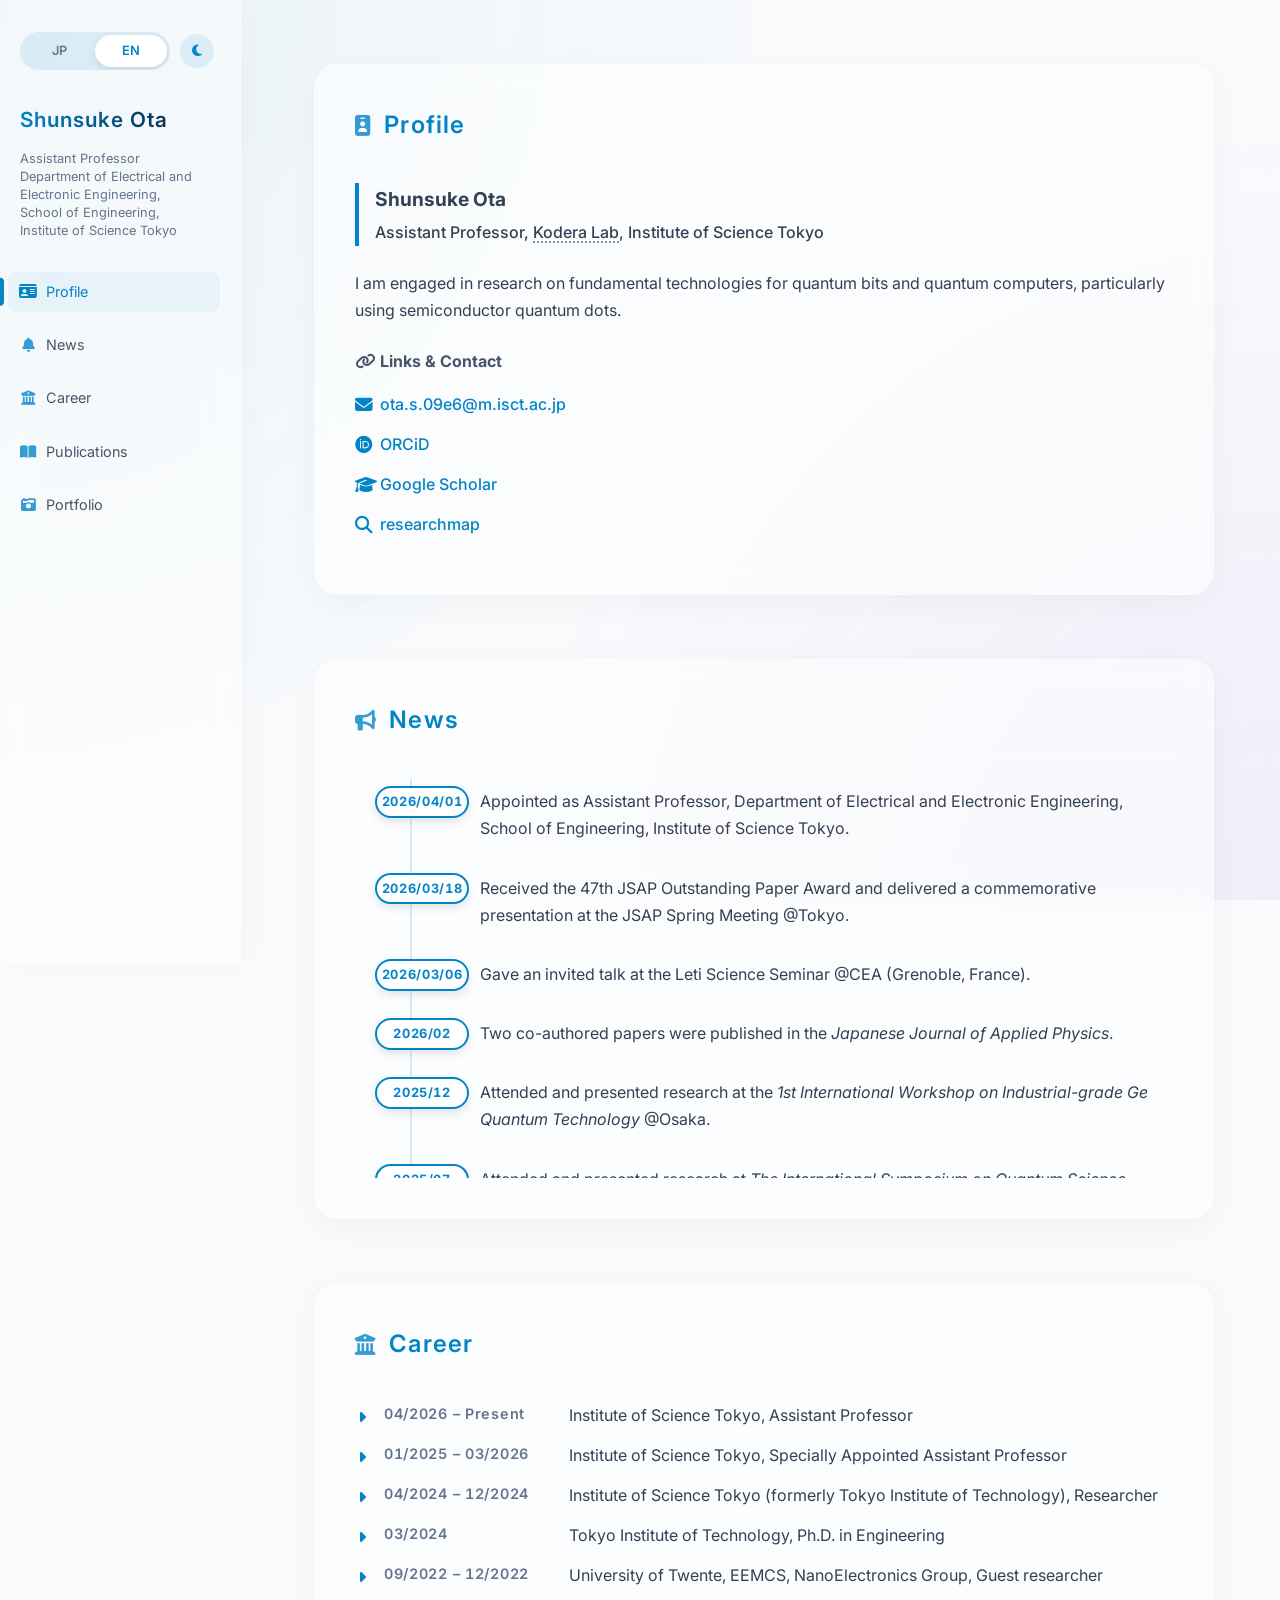
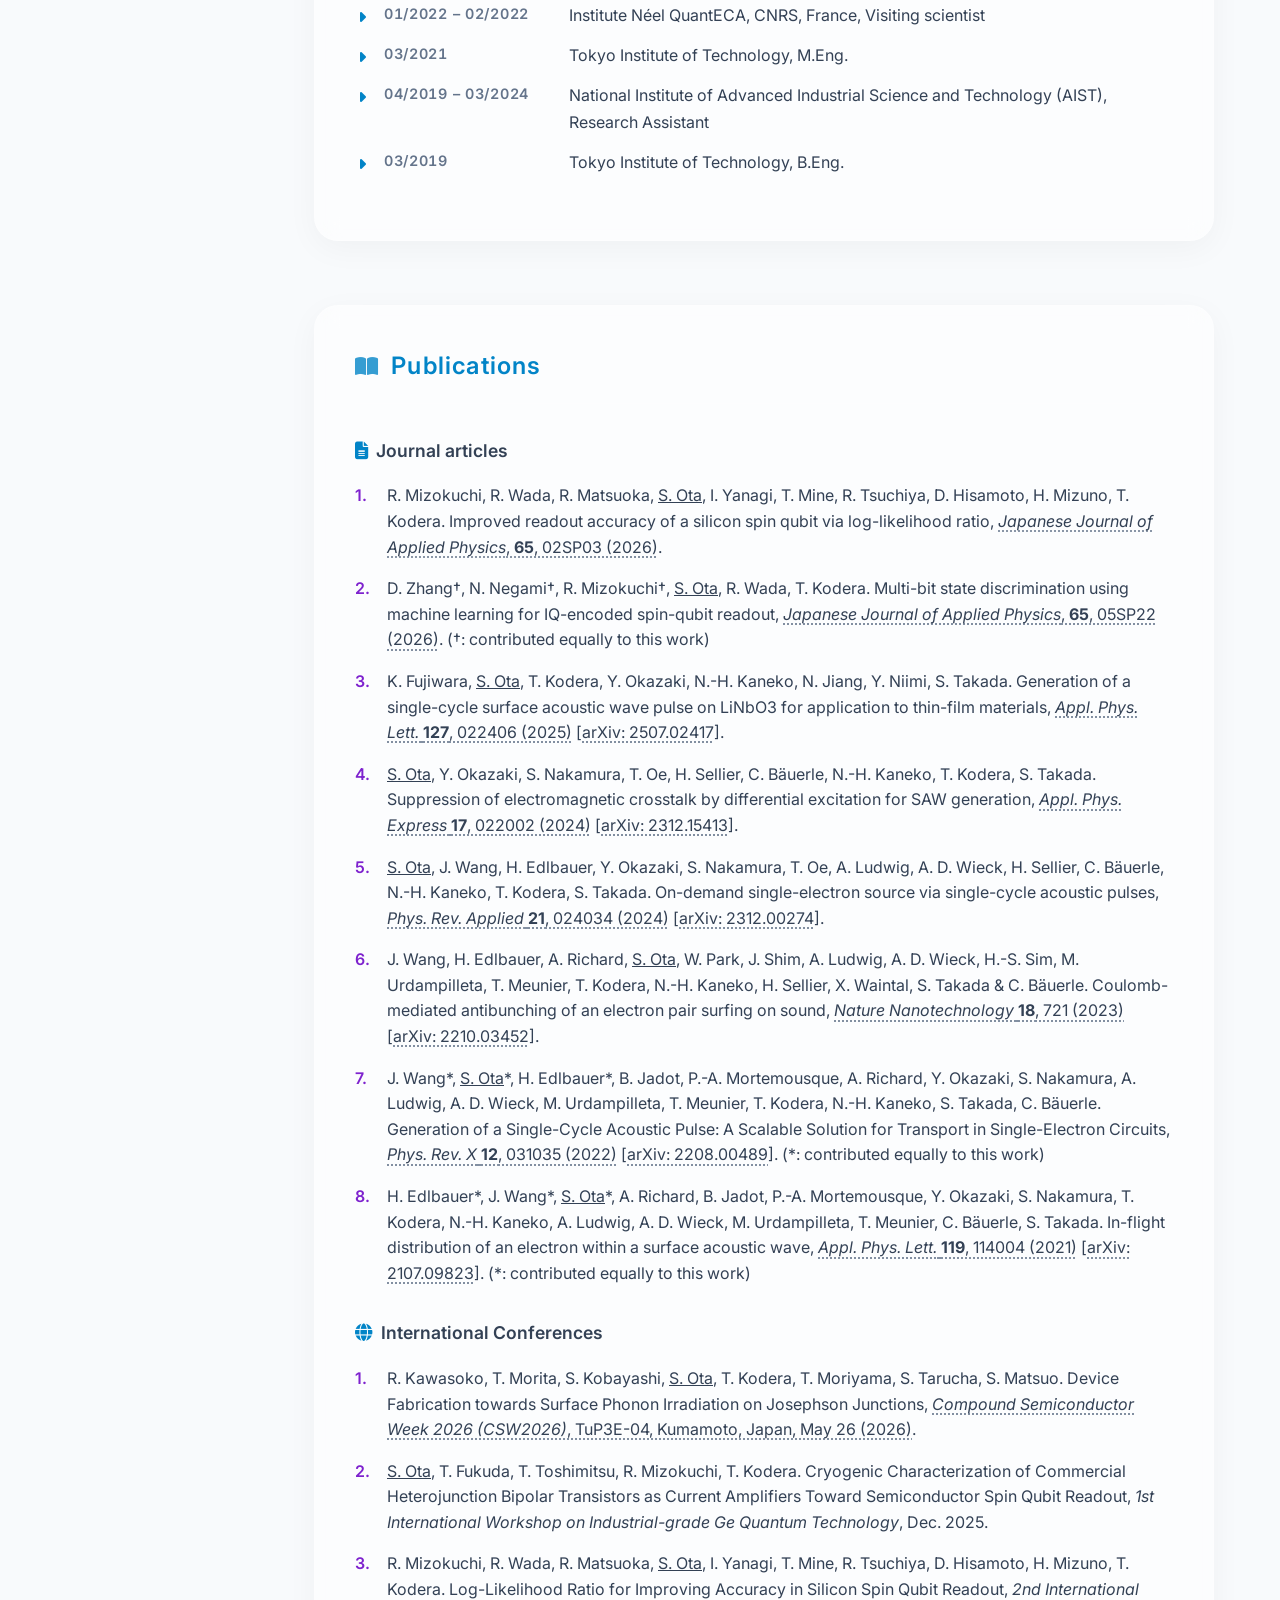
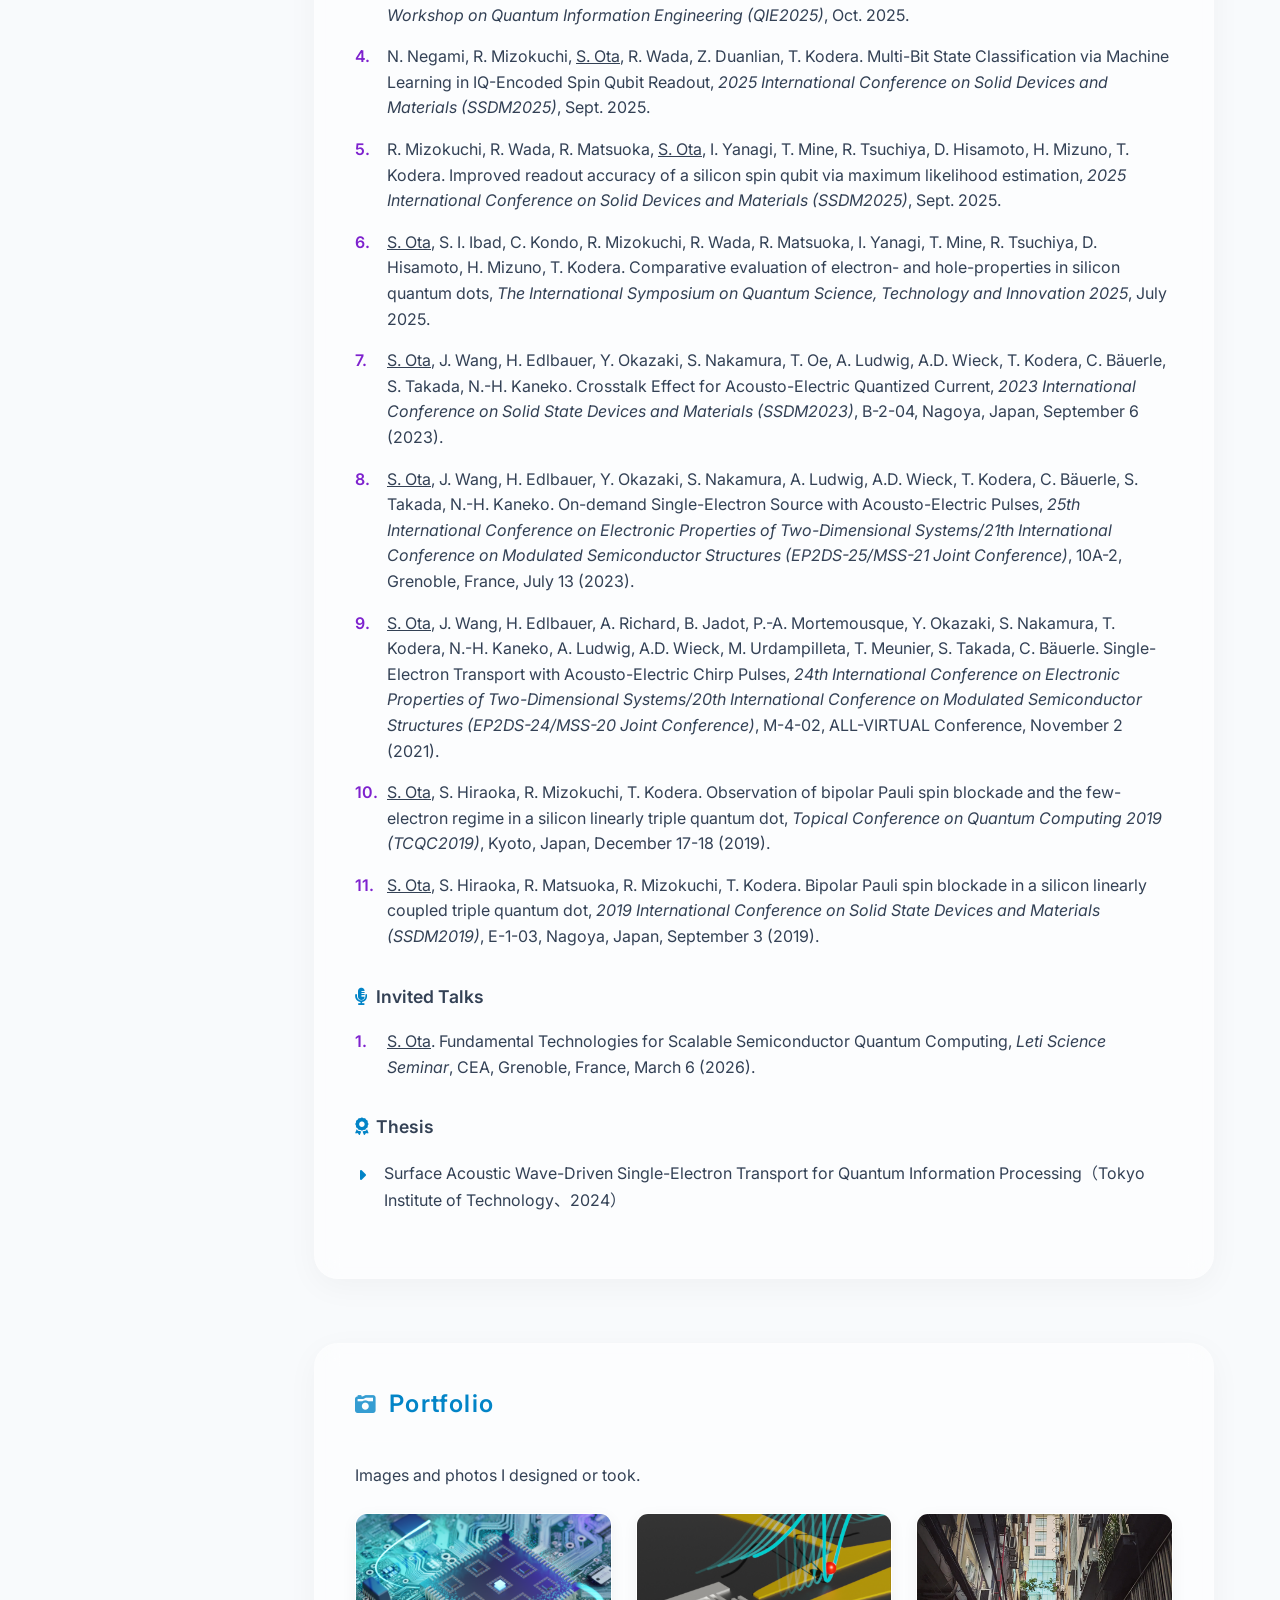
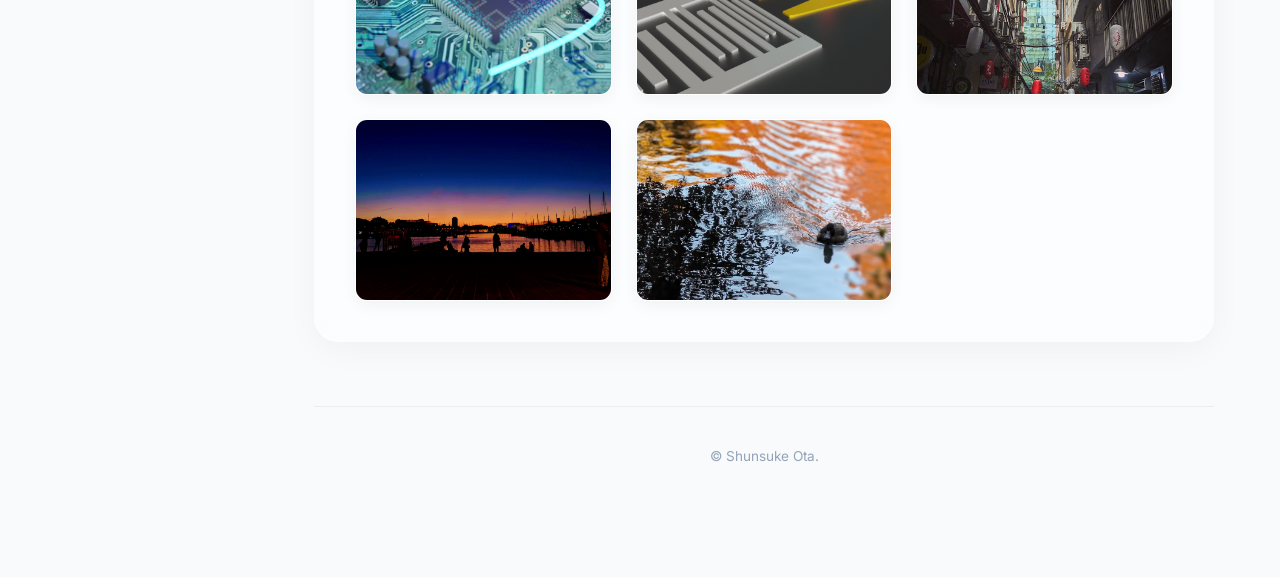
==== index-en.html @ 8a430a38 "feat: add CSW2026 conference presentation to publication list" ====
<!DOCTYPE html>
<html lang="en">

<head>
    <!-- Google tag (gtag.js) -->
    <script async src="https://www.googletagmanager.com/gtag/js?id=G-ME966BPNKD"></script>
    <script>
        window.dataLayer = window.dataLayer || [];
        function gtag() { dataLayer.push(arguments); }
        gtag('js', new Date());

        gtag('config', 'G-ME966BPNKD');
    </script>

    <meta charset="UTF-8">
    <meta name="viewport" content="width=device-width, initial-scale=1.0">
    <title>Shunsuke Ota | Assistant Professor</title>
    <!-- モダンなフォントの導入 -->
    <link rel="preconnect" href="https://fonts.googleapis.com">
    <link rel="preconnect" href="https://fonts.gstatic.com" crossorigin>
    <link
        href="https://fonts.googleapis.com/css2?family=Inter:wght@300;400;500;600;700&family=Noto+Sans+JP:wght@300;400;500;600;700&display=swap"
        rel="stylesheet">
    <link rel="stylesheet" href="https://cdnjs.cloudflare.com/ajax/libs/font-awesome/6.4.0/css/all.min.css">
    <link rel="stylesheet" href="index.css">

    <!-- Google検索結果のサイト名設定（構造化データ） -->
    <script type="application/ld+json">
    {
      "@context": "https://schema.org",
      "@type": "WebSite",
      "name": "Academic website (Shunsuke Ota)",
      "url": "https://shunsuke-ota25.github.io"
    }
    </script>

    <!-- SNSや検索エンジン用のサイト名設定 -->
    <meta property="og:site_name" content="Academic website (Shunsuke Ota)">

</head>

<body>

    <div class="quantum-bg"></div>

    <nav>
        <div class="nav-top-buttons">
            <a href="index.html" class="lang-switch-container lang-en" title="Switch to Japanese">
                <span class="lang-switch-btn">JP</span>
                <span class="lang-switch-btn active">EN</span>
            </a>
            <button id="theme-toggle" title="Toggle Theme">
                <i class="fas fa-moon"></i>
            </button>
        </div>
        <h1>Shunsuke Ota</h1>
        <p>Assistant Professor<br>Department of Electrical and Electronic Engineering,<br>School of
            Engineering,<br>Institute of Science Tokyo</p>
        <ul>
            <li><a href="#profile" class="active"><i class="fas fa-id-card"></i>Profile</a></li>
            <li><a href="#news"><i class="fas fa-bell"></i>News</a></li>
            <li><a href="#career"><i class="fas fa-building-columns"></i>Career</a></li>
            <li><a href="#publications"><i class="fas fa-book-open"></i>Publications</a></li>
            <li><a href="#portfolio"><i class="fas fa-camera-retro"></i>Portfolio</a></li>
        </ul>
    </nav>

    <main>
        <section id="profile">
            <h2><i class="fas fa-id-badge"></i>Profile</h2>
            <div style="margin-bottom: 1.5rem; border-left: 4px solid var(--accent-cyan); padding-left: 1rem;">
                <p style="margin: 0; font-size: 1.2rem; font-weight: 700; color: var(--text-color);">Shunsuke Ota</p>
                <p style="margin: 0.2rem 0 0 0; font-weight: 500;">Assistant Professor, <a
                        href="http://www.quantum.ee.e.titech.ac.jp/" target="_blank" rel="noopener noreferrer"
                        class="stealth-link" title="Kodera Lab">Kodera Lab</a>, Institute of Science
                    Tokyo</p>
            </div>
            <p>I am engaged in research on fundamental technologies for quantum bits and quantum computers, particularly
                using semiconductor quantum dots.</p>
            <div style="margin-top: 1.5rem;">
                <strong style="color: #475569;"><i class="fas fa-link" style="margin-right: 5px;"></i>Links &
                    Contact</strong>
                <ul class="contact-list">
                    <li><i class="fas fa-envelope"></i> <a
                            href="mailto:ota.s.09e6@m.isct.ac.jp">ota.s.09e6@m.isct.ac.jp</a></li>
                    <li><i class="fab fa-orcid"></i> <a href="https://orcid.org/0000-0001-9884-0443"
                            target="_blank">ORCiD</a></li>
                    <li><i class="fas fa-graduation-cap"></i> <a
                            href="https://scholar.google.co.jp/citations?user=gkm5IYAAAAAJ&hl=en" target="_blank">Google
                            Scholar</a></li>
                    <li><i class="fas fa-search"></i> <a href="https://researchmap.jp/shunsuke_ota?lang=en"
                            target="_blank">researchmap</a></li>
                </ul>
            </div>
        </section>

        <section id="news">
            <h2><i class="fas fa-bullhorn"></i>News</h2>
            <div class="news-container">
                <ul class="timeline-list">
                    <li><span class="date">2026/04/01</span> Appointed as Assistant Professor, Department of Electrical
                        and Electronic Engineering, School of Engineering, Institute of Science Tokyo.</li>
                    <li><span class="date">2026/03/18</span> Received the 47th JSAP Outstanding Paper Award and
                        delivered a commemorative presentation at the JSAP Spring Meeting @Tokyo.</li>
                    <li><span class="date">2026/03/06</span> Gave an invited talk at the Leti Science Seminar @CEA
                        (Grenoble, France).
                    </li>
                    <li><span class="date">2026/02</span> Two co-authored papers were published
                        in the <em>Japanese Journal of Applied
                            Physics</em>.</li>
                    <li><span class="date">2025/12</span> Attended and presented research at the <em>1st International
                            Workshop on Industrial-grade Ge Quantum
                            Technology</em> @Osaka.</li>
                    <li><span class="date">2025/07</span> Attended and presented research at <em>The International
                            Symposium on Quantum Science, Technology
                            and Innovation 2025</em> @Osaka.</li>
                    <li><span class="date">2025/03</span> Received the FY2024 Seiichi Tejima Research Award (Doctoral
                        Dissertation Award).</li>
                    <li><span class="date">2025/01</span> Appointed as Specially Appointed Assistant Professor at the
                        Institute of Science Tokyo.</li>
                    <li><span class="date">2025</span> A co-authored paper was published in <em>Appl. Phys. Lett.</em>
                    </li>
                    <li><span class="date">2024/09</span> Received the 56th JSAP Young Scientist Presentation Award and
                        delivered a commemorative presentation at the JSAP Autumn Meeting @Niigata.</li>
                    <li><span class="date">2024/04</span> Appointed as a Researcher at Tokyo Institute of Technology.
                    </li>
                    <li><span class="date">2024/03</span> Received a Ph.D. in Engineering.</li>
                    <li><span class="date">2024/02</span> First-authored papers were published in <em>Phys. Rev.
                            Applied</em> and <em>Appl. Phys.
                            Express</em>.</li>
                </ul>
            </div>
        </section>

        <section id="career">
            <h2><i class="fas fa-building-columns"></i>Career</h2>
            <ul class="indent-list arrow-list">
                <li><span class="date">04/2026 – Present</span> Institute of Science Tokyo, Assistant Professor</li>
                <li><span class="date">01/2025 – 03/2026</span> Institute of Science Tokyo, Specially Appointed
                    Assistant Professor</li>
                <li><span class="date">04/2024 – 12/2024</span> Institute of Science Tokyo (formerly Tokyo Institute of
                    Technology), Researcher</li>
                <li><span class="date">03/2024</span> Tokyo Institute of Technology, Ph.D. in Engineering</li>
                <li><span class="date">09/2022 – 12/2022</span> University of Twente, EEMCS, NanoElectronics Group,
                    Guest researcher</li>
                <li><span class="date">01/2022 – 02/2022</span> Institute Néel QuantECA, CNRS, France, Visiting
                    scientist</li>
                <li><span class="date">03/2021</span> Tokyo Institute of Technology, M.Eng.</li>
                <li><span class="date">04/2019 – 03/2024</span> National Institute of Advanced Industrial Science and
                    Technology (AIST), Research Assistant</li>
                <li><span class="date">03/2019</span> Tokyo Institute of Technology, B.Eng.</li>
            </ul>
        </section>

        <section id="publications">
            <h2><i class="fas fa-book-open"></i>Publications</h2>


            <h3 style="color:var(--text-color); font-size:1.1rem; font-weight:600; margin-top:2rem;"><i
                    class="fas fa-file-lines" style="color:var(--accent-cyan); margin-right:8px;"></i>Journal articles
            </h3>
            <ul class="number-list">
                <li>R. Mizokuchi, R. Wada, R. Matsuoka, <u>S. Ota</u>, I. Yanagi, T. Mine, R. Tsuchiya, D. Hisamoto, H.
                    Mizuno,
                    T. Kodera. Improved readout accuracy of a silicon spin qubit via log-likelihood ratio, <a
                        href="https://doi.org/10.35848/1347-4065/ae2d60" target="_blank" rel="noopener noreferrer"
                        class="stealth-link"><em>Japanese Journal of Applied Physics</em>, <strong>65</strong>, 02SP03
                        (2026)</a>.</li>
                <li>D. Zhang†, N. Negami†, R. Mizokuchi†, <u>S. Ota</u>, R. Wada, T. Kodera. Multi-bit state
                    discrimination
                    using machine learning for IQ-encoded spin-qubit readout, <a
                        href="https://iopscience.iop.org/article/10.35848/1347-4065/ae4520" target="_blank"
                        rel="noopener noreferrer" class="stealth-link"><em>Japanese Journal of Applied Physics</em>,
                        <strong>65</strong>, 05SP22 (2026)</a>. (†: contributed equally to this work)</li>
                <li>K. Fujiwara, <u>S. Ota</u>, T. Kodera, Y. Okazaki, N.-H. Kaneko, N. Jiang, Y. Niimi, S. Takada.
                    Generation
                    of a single-cycle surface acoustic wave pulse on LiNbO3 for application to thin-film materials,
                    <a href="https://doi.org/10.1063/5.0270260" target="_blank" rel="noopener noreferrer"
                        class="stealth-link"><em>Appl. Phys. Lett.</em> <strong>127</strong>, 022406 (2025)</a> [<a
                        href="https://arxiv.org/abs/2507.02417" target="_blank" rel="noopener noreferrer"
                        class="stealth-link">arXiv: 2507.02417</a>].
                </li>
                <li><u>S. Ota</u>, Y. Okazaki, S. Nakamura, T. Oe, H. Sellier, C. Bäuerle, N.-H. Kaneko, T. Kodera, S.
                    Takada.
                    Suppression of electromagnetic crosstalk by differential excitation for SAW generation, <a
                        href="https://iopscience.iop.org/article/10.35848/1882-0786/ad253f" target="_blank"
                        rel="noopener noreferrer" class="stealth-link"><em>Appl. Phys. Express</em> <strong>17</strong>,
                        022002 (2024)</a> [<a href="https://arxiv.org/abs/2312.15413" target="_blank"
                        rel="noopener noreferrer" class="stealth-link">arXiv: 2312.15413</a>].</li>
                <li><u>S. Ota</u>, J. Wang, H. Edlbauer, Y. Okazaki, S. Nakamura, T. Oe, A. Ludwig, A. D. Wieck, H.
                    Sellier, C.
                    Bäuerle, N.-H. Kaneko, T. Kodera, S. Takada. On-demand single-electron source via single-cycle
                    acoustic pulses, <a href="https://doi.org/10.1103/PhysRevApplied.21.024034" target="_blank"
                        rel="noopener noreferrer" class="stealth-link"><em>Phys. Rev. Applied</em> <strong>21</strong>,
                        024034 (2024)</a> [<a href="https://arxiv.org/abs/2312.00274" target="_blank"
                        rel="noopener noreferrer" class="stealth-link">arXiv: 2312.00274</a>].</li>
                <li>J. Wang, H. Edlbauer, A. Richard, <u>S. Ota</u>, W. Park, J. Shim, A. Ludwig, A. D. Wieck, H.-S.
                    Sim, M.
                    Urdampilleta, T. Meunier, T. Kodera, N.-H. Kaneko, H. Sellier, X. Waintal, S. Takada & C. Bäuerle.
                    Coulomb-mediated antibunching of an electron pair surfing on sound, <a
                        href="https://www.nature.com/articles/s41565-023-01368-5" target="_blank"
                        rel="noopener noreferrer" class="stealth-link"><em>Nature Nanotechnology</em>
                        <strong>18</strong>, 721 (2023)</a> [<a href="https://arxiv.org/abs/2210.03452" target="_blank"
                        rel="noopener noreferrer" class="stealth-link">arXiv: 2210.03452</a>].
                </li>
                <li>J. Wang*, <u>S. Ota</u>*, H. Edlbauer*, B. Jadot, P.-A. Mortemousque, A. Richard, Y. Okazaki, S.
                    Nakamura,
                    A. Ludwig, A. D. Wieck, M. Urdampilleta, T. Meunier, T. Kodera, N.-H. Kaneko, S. Takada, C. Bäuerle.
                    Generation of a Single-Cycle Acoustic Pulse: A Scalable Solution for Transport in Single-Electron
                    Circuits, <a href="https://doi.org/10.1103/PhysRevX.12.031035" target="_blank"
                        rel="noopener noreferrer" class="stealth-link"><em>Phys. Rev. X</em> <strong>12</strong>, 031035
                        (2022)</a> [<a href="https://arxiv.org/abs/2208.00489" target="_blank" rel="noopener noreferrer"
                        class="stealth-link">arXiv: 2208.00489</a>]. (*: contributed equally to this
                    work)</li>
                <li>H. Edlbauer*, J. Wang*, <u>S. Ota</u>*, A. Richard, B. Jadot, P.-A. Mortemousque, Y. Okazaki, S.
                    Nakamura,
                    T. Kodera, N.-H. Kaneko, A. Ludwig, A. D. Wieck, M. Urdampilleta, T. Meunier, C. Bäuerle, S. Takada.
                    In-flight distribution of an electron within a surface acoustic wave, <a
                        href="https://pubs.aip.org/aip/apl/article-abstract/119/11/114004/39957/In-flight-distribution-of-an-electron-within-a?redirectedFrom=fulltext"
                        target="_blank" rel="noopener noreferrer" class="stealth-link"><em>Appl. Phys. Lett.</em>
                        <strong>119</strong>, 114004 (2021)</a> [<a href="https://arxiv.org/abs/2107.09823"
                        target="_blank" rel="noopener noreferrer" class="stealth-link">arXiv: 2107.09823</a>]. (*:
                    contributed equally to this work)
                </li>
            </ul>

            <h3 style="color:var(--text-color); font-size:1.1rem; font-weight:600; margin-top:2rem;"><i
                    class="fas fa-globe" style="color:var(--accent-cyan); margin-right:8px;"></i>International
                Conferences</h3>
            <ul class="number-list">
                <li>R. Kawasoko, T. Morita, S. Kobayashi, <u>S. Ota</u>, T. Kodera, T. Moriyama, S. Tarucha, S. Matsuo.
                    Device Fabrication towards Surface Phonon Irradiation on Josephson Junctions, <a
                        href="https://pub.confit.atlas.jp/en/event/csw2026/presentation/TuP3E-04" target="_blank"
                        rel="noopener noreferrer" class="stealth-link"><em>Compound Semiconductor Week 2026
                            (CSW2026)</em>, TuP3E-04, Kumamoto, Japan, May 26 (2026)</a>.</li>
                <li><u>S. Ota</u>, T. Fukuda, T. Toshimitsu, R. Mizokuchi, T. Kodera. Cryogenic Characterization of
                    Commercial
                    Heterojunction Bipolar Transistors as Current Amplifiers Toward Semiconductor Spin Qubit Readout,
                    <em>1st International Workshop on Industrial-grade Ge Quantum Technology</em>, Dec. 2025.
                </li>
                <li>R. Mizokuchi, R. Wada, R. Matsuoka, <u>S. Ota</u>, I. Yanagi, T. Mine, R. Tsuchiya, D. Hisamoto, H.
                    Mizuno,
                    T. Kodera. Log-Likelihood Ratio for Improving Accuracy in Silicon Spin Qubit Readout, <em>2nd
                        International Workshop on Quantum Information Engineering (QIE2025)</em>, Oct. 2025.</li>
                <li>N. Negami, R. Mizokuchi, <u>S. Ota</u>, R. Wada, Z. Duanlian, T. Kodera. Multi-Bit State
                    Classification via
                    Machine Learning in IQ-Encoded Spin Qubit Readout, <em>2025 International Conference on Solid
                        Devices and Materials (SSDM2025)</em>, Sept. 2025.</li>
                <li>R. Mizokuchi, R. Wada, R. Matsuoka, <u>S. Ota</u>, I. Yanagi, T. Mine, R. Tsuchiya, D. Hisamoto, H.
                    Mizuno,
                    T. Kodera. Improved readout accuracy of a silicon spin qubit via maximum likelihood estimation,
                    <em>2025 International Conference on Solid Devices and Materials (SSDM2025)</em>, Sept. 2025.
                </li>
                <li><u>S. Ota</u>, S. I. Ibad, C. Kondo, R. Mizokuchi, R. Wada, R. Matsuoka, I. Yanagi, T. Mine, R.
                    Tsuchiya,
                    D. Hisamoto, H. Mizuno, T. Kodera. Comparative evaluation of electron- and hole-properties in
                    silicon quantum dots, <em>The International Symposium on Quantum Science, Technology and Innovation
                        2025</em>, July 2025.</li>
                <li><u>S. Ota</u>, J. Wang, H. Edlbauer, Y. Okazaki, S. Nakamura, T. Oe, A. Ludwig, A.D. Wieck, T.
                    Kodera, C.
                    Bäuerle, S. Takada, N.-H. Kaneko. Crosstalk Effect for Acousto-Electric Quantized Current, <em>2023
                        International Conference on Solid State Devices and Materials (SSDM2023)</em>, B-2-04, Nagoya,
                    Japan, September 6 (2023).</li>
                <li><u>S. Ota</u>, J. Wang, H. Edlbauer, Y. Okazaki, S. Nakamura, A. Ludwig, A.D. Wieck, T. Kodera, C.
                    Bäuerle,
                    S. Takada, N.-H. Kaneko. On-demand Single-Electron Source with Acousto-Electric Pulses, <em>25th
                        International Conference on Electronic Properties of Two-Dimensional Systems/21th International
                        Conference on Modulated Semiconductor Structures (EP2DS-25/MSS-21 Joint Conference)</em>, 10A-2,
                    Grenoble, France, July 13 (2023).</li>
                <li><u>S. Ota</u>, J. Wang, H. Edlbauer, A. Richard, B. Jadot, P.-A. Mortemousque, Y. Okazaki, S.
                    Nakamura, T.
                    Kodera, N.-H. Kaneko, A. Ludwig, A.D. Wieck, M. Urdampilleta, T. Meunier, S. Takada, C. Bäuerle.
                    Single-Electron Transport with Acousto-Electric Chirp Pulses, <em>24th International Conference on
                        Electronic Properties of Two-Dimensional Systems/20th International Conference on Modulated
                        Semiconductor Structures (EP2DS-24/MSS-20 Joint Conference)</em>, M-4-02, ALL-VIRTUAL
                    Conference, November 2 (2021).</li>
                <li><u>S. Ota</u>, S. Hiraoka, R. Mizokuchi, T. Kodera. Observation of bipolar Pauli spin blockade and
                    the
                    few-electron regime in a silicon linearly triple quantum dot, <em>Topical Conference on Quantum
                        Computing 2019 (TCQC2019)</em>, Kyoto, Japan, December 17-18 (2019).</li>
                <li><u>S. Ota</u>, S. Hiraoka, R. Matsuoka, R. Mizokuchi, T. Kodera. Bipolar Pauli spin blockade in a
                    silicon
                    linearly coupled triple quantum dot, <em>2019 International Conference on Solid State Devices and
                        Materials (SSDM2019)</em>, E-1-03, Nagoya, Japan, September 3 (2019).</li>
            </ul>



            <h3 style="color:var(--text-color); font-size:1.1rem; font-weight:600; margin-top:2rem;"><i
                    class="fas fa-microphone-lines" style="color:var(--accent-cyan); margin-right:8px;"></i>Invited
                Talks</h3>
            <ul class="number-list">
                <li><u>S. Ota</u>. Fundamental Technologies for Scalable Semiconductor Quantum Computing, <em>Leti
                        Science Seminar</em>, CEA, Grenoble, France, March 6 (2026).</li>
            </ul>

            <h3 style="color:var(--text-color); font-size:1.1rem; font-weight:600; margin-top:2rem;"><i
                    class="fas fa-award" style="color:var(--accent-cyan); margin-right:8px;"></i>Thesis</h3>
            <ul class="indent-list arrow-list">
                <li>Surface Acoustic Wave-Driven Single-Electron Transport for Quantum Information
                    Processing（Tokyo Institute of Technology、2024）</li>
            </ul>

        </section>

        <section id="portfolio">
            <h2><i class="fas fa-camera-retro"></i>Portfolio</h2>
            <p>Images and photos I designed or took.</p>
            <div class="portfolio-grid">
                <div class="portfolio-item">
                    <img src="images/chip.png" alt="デバイスチップ画像"
                        style="width: 100%; height: 180px; object-fit: cover; display: block;">
                    <div class="portfolio-caption">Semiconductor chip conceptual diagram</div>
                </div>
                <div class="portfolio-item">
                    <img src="images/saw.png" alt="表面弾性波デバイス"
                        style="width: 100%; height: 180px; object-fit: cover; display: block;">
                    <div class="portfolio-caption">Surface acoustic wave device conceptual diagram</div>
                </div>
                <div class="portfolio-item">
                    <img src="images/Thái Văn Lung Quận 1.png" alt="ホーチミン"
                        style="width: 100%; height: 180px; object-fit: cover; display: block;">
                    <div class="portfolio-caption">Thái Văn Lung Quận 1</div>
                </div>
                <div class="portfolio-item">
                    <img src="images/マルセイユ.jpg" alt="マルセイユ"
                        style="width: 100%; height: 180px; object-fit: cover; display: block;">
                    <div class="portfolio-caption">Marseille</div>
                </div>
                <div class="portfolio-item">
                    <img src="images/井の頭公園 Tokyo.jpg" alt="Inokashira Park"
                        style="width: 100%; height: 180px; object-fit: cover; display: block;">
                    <div class="portfolio-caption">Inokashira Park</div>
                </div>
            </div>
        </section>

        <div
            style="text-align: center; margin-top: 3rem; padding-top: 1.5rem; border-top: 1px solid rgba(15, 23, 42, 0.05);">
            <p style="color: #94a3b8; font-size: 0.85rem;">&copy; Shunsuke Ota.</p>
        </div>
    </main>

    <!-- Back to top button -->
    <a href="#" id="back-to-top" title="Back to top">
        <i class="fas fa-arrow-up"></i>
    </a>

    <!-- Lightbox -->
    <div id="lightbox" class="lightbox">
        <img src="" alt="Enlarged Image">
        <div class="lightbox-caption"></div>
    </div>

    <script>
        // スクロール検知でトップに戻るボタンを表示・非表示
        window.addEventListener('scroll', function () {
            var backToTop = document.getElementById('back-to-top');
            if (window.scrollY > 300) {
                backToTop.classList.add('show');
            } else {
                backToTop.classList.remove('show');
            }
        });

        // スムーズスクロール
        document.getElementById('back-to-top').addEventListener('click', function (e) {
            e.preventDefault();
            window.scrollTo({
                top: 0,
                behavior: 'smooth'
            });
        });

        // スクロールスパイ（アクティブメニューのハイライト）
        document.addEventListener('DOMContentLoaded', function () {
            const sections = document.querySelectorAll('main section');
            const navLinks = document.querySelectorAll('nav ul li a');

            // 画面中央付近を監視の基準とする設定
            const observerOptions = {
                root: null,
                rootMargin: '-30% 0px -50% 0px',
                threshold: 0
            };

            const observer = new IntersectionObserver(function (entries) {
                entries.forEach(entry => {
                    if (entry.isIntersecting) {
                        const activeId = entry.target.getAttribute('id');

                        // まずすべてのリンクから active を外す
                        navLinks.forEach(link => link.classList.remove('active'));

                        // 今見えているセクションのリンクに active を付ける
                        const activeLink = document.querySelector(`nav ul li a[href="#${activeId}"]`);
                        if (activeLink) {
                            activeLink.classList.add('active');
                        }
                    }
                });
            }, observerOptions);

            sections.forEach(section => {
                observer.observe(section);
            });

            // --- ポートフォリオのライトボックス（画像拡大）機能 ---
            const lightbox = document.getElementById('lightbox');
            const lightboxImg = lightbox.querySelector('img');
            const lightboxCaption = lightbox.querySelector('.lightbox-caption');
            const portfolioImages = document.querySelectorAll('.portfolio-item img');

            portfolioImages.forEach(img => {
                img.addEventListener('click', function (e) {
                    e.stopPropagation(); // 他のクリックイベントを防ぐ
                    lightboxImg.src = this.src;

                    // クリックした画像の兄弟要素（.portfolio-caption）からテキストを取得
                    const captionEl = this.nextElementSibling;
                    if (captionEl && captionEl.classList.contains('portfolio-caption')) {
                        lightboxCaption.textContent = captionEl.textContent;
                    } else {
                        lightboxCaption.textContent = '';
                    }

                    lightbox.classList.add('show');
                });
            });

            // どこかをクリックしたら閉じる（オーバーレイなど）
            document.addEventListener('click', function (e) {
                if (lightbox.classList.contains('show')) {
                    lightbox.classList.remove('show');
                }
            });

            // ライトボックス内の画像からカーソルが離れても閉じる
            lightboxImg.addEventListener('mouseleave', function () {
                if (lightbox.classList.contains('show')) {
                    lightbox.classList.remove('show');
                }
            });
        });
    </script>
    <script src="index.js"></script>
</body>

</html>
---- index.css ----
/* デザイン色彩設計: ライト/ダーク共通 */
:root {
    /* Base Colors (Light Theme) */
    --bg-color: #f8fafc;
    --text-primary: #0f172a;
    --text-secondary: #334155;
    --text-muted: #64748b;
    --accent-cyan: #0284c7;
    --accent-purple: #7e22ce;
    
    /* UI Elements */
    --glass-bg: rgba(255, 255, 255, 0.5);
    --glass-border: rgba(255, 255, 255, 0.3);
    --card-shadow: 0 8px 32px rgba(0, 0, 0, 0.04);
    --nav-bg: rgba(255, 255, 255, 0.4);
    --nav-item-color: #475569;
    --nav-item-hover-bg: rgba(2, 132, 199, 0.06);
    --timeline-line: rgba(2, 132, 199, 0.15);
    --timeline-bg: #ffffff;
}

/* Dark Theme Overrides */
[data-theme='dark'] {
    --bg-color: #0b0f1a;
    --text-primary: #f1f5f9;
    --text-secondary: #e2e8f0;
    --text-muted: #94a3b8;
    --accent-cyan: #38bdf8;
    --accent-purple: #c084fc;
    
    --glass-bg: rgba(15, 23, 42, 0.5);
    --glass-border: rgba(255, 255, 255, 0.08);
    --card-shadow: 0 8px 32px rgba(0, 0, 0, 0.25);
    --nav-bg: rgba(15, 23, 42, 0.6);
    --nav-item-color: #cbd5e1;
    --nav-item-hover-bg: rgba(56, 189, 248, 0.1);
    --timeline-line: rgba(56, 189, 248, 0.2);
    --timeline-bg: #1e293b;
}

body {
    font-family: 'Inter', 'Noto Sans JP', sans-serif;
    line-height: 1.7;
    color: var(--text-secondary);
    margin: 0;
    display: flex;
    background-color: var(--bg-color);
    position: relative;
    overflow-x: hidden;
    scroll-behavior: smooth;
    transition: background-color 0.4s ease, color 0.4s ease;
}

/* 背景: 静的なグラデーション */
.quantum-bg {
    position: fixed;
    top: 0;
    left: 0;
    width: 100vw;
    height: 100vh;
    z-index: -1;
    overflow: hidden;
    background-color: var(--bg-color);
    background: radial-gradient(circle at 0% 0%, rgba(2, 132, 199, 0.06) 0%, transparent 50%),
                radial-gradient(circle at 100% 100%, rgba(126, 34, 206, 0.06) 0%, transparent 50%);
}

/* サイドバー: グラスモフィズム */
nav {
    width: 200px;
    height: 100vh;
    position: fixed;
    background: var(--nav-bg);
    backdrop-filter: blur(16px);
    -webkit-backdrop-filter: blur(16px);
    border-right: 1px solid var(--glass-border);
    padding: 2rem 1.25rem;
    overflow-y: auto;
    box-shadow: 10px 0 30px rgba(0, 0, 0, 0.02);
    z-index: 10;
    transition: background-color 0.4s ease, border-color 0.4s ease;
}

nav h1 {
    font-size: 1.3rem;
    margin-bottom: 0.5rem;
    font-weight: 600;
    letter-spacing: 0.05em;
    background: linear-gradient(90deg, var(--accent-cyan), var(--text-primary));
    -webkit-background-clip: text;
    -webkit-text-fill-color: transparent;
}

nav p {
    font-size: 0.8rem;
    color: var(--text-muted);
    margin-bottom: 2rem;
    font-weight: 400;
    line-height: 1.4;
}

nav ul {
    list-style: none;
    padding: 0;
    margin-bottom: 3rem;
}

nav ul li {
    margin-bottom: 0.8rem;
    position: relative;
}

nav ul li a {
    text-decoration: none;
    color: var(--nav-item-color);
    font-size: 0.9rem;
    transition: all 0.3s ease;
    display: flex;
    align-items: center;
    border-radius: 8px;
    padding: 8px 12px;
    margin-left: -12px;
}

nav ul li a i {
    margin-right: 10px;
    width: 16px;
    text-align: center;
    color: var(--accent-cyan);
    opacity: 0.8;
    transition: all 0.3s ease;
}

nav ul li a:hover,
nav ul li a.active {
    color: var(--accent-cyan);
    background: var(--nav-item-hover-bg);
}

nav ul li a:hover i,
nav ul li a.active i {
    opacity: 1;
    transform: scale(1.1);
}

nav ul li a::before {
    content: "";
    position: absolute;
    left: -20px;
    top: 50%;
    transform: translateY(-50%);
    width: 4px;
    height: 0;
    background-color: var(--accent-cyan);
    transition: height 0.3s ease;
    border-radius: 0 4px 4px 0;
}

nav ul li a.active::before {
    height: 70%;
}

/* ナビ上部のボタン配置用 */
.nav-top-buttons {
    display: flex;
    align-items: center;
    justify-content: flex-start;
    margin-bottom: 2rem;
    gap: 10px;
}

/* 言語スイッチ容器 */
.lang-switch-container {
    display: inline-flex;
    background: rgba(2, 132, 199, 0.1);
    border-radius: 20px;
    padding: 3px;
    position: relative;
    align-items: center;
    cursor: pointer;
    text-decoration: none !important;
    overflow: hidden;
    height: 32px;
}

/* スライドする「にゅるっと」した背景（ピル） */
.lang-switch-container::before {
    content: '';
    position: absolute;
    top: 3px;
    left: 3px;
    width: calc(50% - 3px);
    height: calc(100% - 6px);
    background: var(--timeline-bg);
    border-radius: 16px;
    box-shadow: 0 2px 8px rgba(0, 0, 0, 0.1);
    transition: transform 0.5s cubic-bezier(0.68, -0.6, 0.32, 1.6);
    z-index: 0;
}

/* ページごとのピル位置設定 */
.lang-jp::before { transform: translateX(0); }
.lang-en::before { transform: translateX(100%); }

/* ホバー時の「にゅるっと」した予兆アニメーション */
.lang-switch-container:hover::before {
    transform: scaleX(1.1);
}

.lang-jp:hover::before { transform: translateX(5%) scaleX(1.1); }
.lang-en:hover::before { transform: translateX(95%) scaleX(1.1); }

.lang-switch-btn {
    position: relative;
    z-index: 1;
    padding: 0 12px;
    font-size: 0.8rem;
    font-weight: 600;
    line-height: 26px;
    text-decoration: none !important;
    color: var(--text-muted) !important;
    border-radius: 16px;
    transition: color 0.4s ease;
    width: 48px;
    text-align: center;
}

.lang-switch-btn.active {
    color: var(--accent-cyan) !important;
    background: transparent !important; /* 背景は::beforeで表現 */
    box-shadow: none !important;
}

/* テーマ切り替えボタン */
#theme-toggle {
    background: rgba(2, 132, 199, 0.1);
    border: none;
    color: var(--accent-cyan);
    width: 34px;
    height: 34px;
    border-radius: 50%;
    cursor: pointer;
    display: flex;
    justify-content: center;
    align-items: center;
    transition: all 0.3s ease;
    flex-shrink: 0;
}

#theme-toggle:hover {
    background: var(--accent-cyan);
    color: #fff;
    transform: rotate(20deg);
}

/* メインコンテンツ */
main {
    margin-left: 250px;
    padding: 4rem 5% 6rem 5%;
    max-width: 900px;
    position: relative;
    z-index: 1;
}

/* セクション: グラスモフィズム */
section {
    margin-bottom: 4rem;
    scroll-margin-top: 5rem;
    background: var(--glass-bg);
    backdrop-filter: blur(12px);
    -webkit-backdrop-filter: blur(12px);
    border: 1px solid var(--glass-border);
    padding: 2.5rem;
    border-radius: 24px;
    box-shadow: var(--card-shadow);
    transition: transform 0.4s cubic-bezier(0.175, 0.885, 0.32, 1.275), box-shadow 0.4s, background-color 0.4s, border-color 0.4s;
}

section:hover {
    transform: translateY(-5px);
    border-color: rgba(2, 132, 199, 0.3);
    box-shadow: 0 20px 40px rgba(0, 0, 0, 0.1);
}

h2 {
    border-bottom: 1px solid var(--glass-border);
    padding-bottom: 1rem;
    font-weight: 600;
    font-size: 1.5rem;
    color: var(--accent-cyan);
    letter-spacing: 0.05em;
    margin-top: 0;
    display: flex;
    align-items: center;
}

h2 i {
    margin-right: 12px;
    font-size: 1.3rem;
    opacity: 0.8;
}

.date {
    font-feature-settings: "tnum";
    color: var(--text-muted);
    flex-shrink: 0;
    width: 170px;
    margin-right: 15px;
    display: inline-block;
    font-size: 0.9rem;
    letter-spacing: 0.05em;
    font-weight: 600;
}

/* リストスタイル */
.indent-list {
    list-style: none;
    padding-left: 0;
    margin-bottom: 1.5rem;
}

.indent-list li {
    position: relative;
    padding-left: 1.8rem;
    margin-bottom: 0.8rem;
    color: var(--text-secondary);
    display: flex;
    align-items: flex-start;
}

.indent-list.arrow-list li::before {
    content: "\f0da";
    font-family: "Font Awesome 6 Free";
    font-weight: 900;
    position: absolute;
    left: 0.2rem;
    top: 2px;
    color: var(--accent-cyan);
}

.number-list {
    list-style-type: none;
    counter-reset: my-counter;
    padding-left: 0;
}

.number-list li {
    position: relative;
    padding-left: 2rem;
    margin-bottom: 1rem;
    color: var(--text-secondary);
    line-height: 1.6;
}

.number-list li::before {
    content: counter(my-counter) ".";
    counter-increment: my-counter;
    position: absolute;
    left: 0;
    top: 0;
    font-weight: 600;
    color: var(--accent-purple);
}

p {
    color: var(--text-secondary);
    font-weight: 400;
}

/* リンク装飾 */
main a:not(.portfolio-item a, .stealth-link) {
    color: var(--accent-cyan);
    text-decoration: none;
    position: relative;
    transition: color 0.3s;
    font-weight: 500;
}

main a:not(.portfolio-item a, .stealth-link)::after {
    content: '';
    position: absolute;
    width: 100%;
    transform: scaleX(0);
    height: 2px;
    bottom: -2px;
    left: 0;
    background-color: var(--accent-cyan);
    transform-origin: bottom right;
    transition: transform 0.3s ease-out;
    border-radius: 2px;
}

main a:not(.portfolio-item a, .stealth-link):hover::after {
    transform: scaleX(1);
    transform-origin: bottom left;
}

main a:not(.portfolio-item a, .stealth-link):hover {
    color: var(--accent-purple);
}

.stealth-link {
    color: inherit;
    text-decoration: underline dotted;
    text-decoration-color: var(--text-muted);
    text-underline-offset: 4px;
    transition: all 0.3s ease;
}

.stealth-link:hover {
    color: var(--accent-cyan);
    text-decoration-color: var(--accent-cyan);
}

/* 連絡先 */
.contact-list {
    list-style: none;
    padding: 0;
    margin-top: 1rem;
}

.contact-list li {
    margin-bottom: 0.8rem;
    display: flex;
    align-items: center;
}

.contact-list i {
    width: 25px;
    color: var(--accent-cyan);
    font-size: 1.1rem;
}

/* トップに戻るボタン */
#back-to-top {
    position: fixed;
    bottom: 30px;
    right: 30px;
    width: 50px;
    height: 50px;
    background: var(--nav-bg);
    backdrop-filter: blur(12px);
    -webkit-backdrop-filter: blur(12px);
    border: 1px solid var(--glass-border);
    border-radius: 50%;
    display: flex;
    justify-content: center;
    align-items: center;
    color: var(--accent-cyan);
    font-size: 1.2rem;
    text-decoration: none;
    box-shadow: 0 8px 32px rgba(0, 0, 0, 0.1);
    opacity: 0;
    visibility: hidden;
    transition: all 0.3s ease;
    z-index: 100;
}

#back-to-top.show {
    opacity: 1;
    visibility: visible;
}

#back-to-top:hover {
    transform: translateY(-5px);
    background: var(--accent-cyan);
    color: #fff;
    box-shadow: 0 8px 32px rgba(2, 132, 199, 0.3);
}

/* ポートフォリオ */
.portfolio-grid {
    display: grid;
    grid-template-columns: repeat(auto-fill, minmax(250px, 1fr));
    gap: 1.5rem;
    margin-top: 1.5rem;
}

.portfolio-item {
    position: relative;
    border-radius: 12px;
    overflow: hidden;
    border: 1px solid var(--glass-border);
    background: var(--glass-bg);
    backdrop-filter: blur(4px);
    box-shadow: 0 4px 15px rgba(0, 0, 0, 0.05);
    transition: all 0.3s ease;
}

.portfolio-item:hover {
    transform: scale(1.03);
    box-shadow: 0 12px 30px rgba(0, 0, 0, 0.15);
    border-color: var(--accent-cyan);
}

.portfolio-item img {
    width: 100%;
    display: block;
    cursor: pointer;
}

.portfolio-caption {
    display: none;
}

.lightbox {
    position: fixed;
    top: 0;
    left: 0;
    width: 100vw;
    height: 100vh;
    background: rgba(0, 0, 0, 0.9);
    backdrop-filter: blur(10px);
    -webkit-backdrop-filter: blur(10px);
    z-index: 1000;
    display: flex;
    justify-content: center;
    align-items: center;
    opacity: 0;
    visibility: hidden;
    transition: all 0.3s ease;
}

.lightbox.show {
    opacity: 1;
    visibility: visible;
}

.lightbox img {
    max-width: 90vw;
    max-height: 85vh;
    object-fit: contain;
    border-radius: 8px;
    box-shadow: 0 20px 60px rgba(0, 0, 0, 0.5);
    transform: scale(0.9);
    transition: transform 0.4s cubic-bezier(0.175, 0.885, 0.32, 1.275);
}

.lightbox.show img {
    transform: scale(1);
}

.lightbox-caption {
    position: absolute;
    bottom: 30px;
    background: rgba(255, 255, 255, 0.1);
    backdrop-filter: blur(12px);
    padding: 8px 20px;
    border-radius: 30px;
    color: #fff;
    font-size: 0.9rem;
    border: 1px solid rgba(255, 255, 255, 0.2);
}

/* ニュース・タイムライン */
.news-container {
    max-height: 400px;
    overflow-y: auto;
    padding-right: 15px;
    margin-top: 1rem;
}

.news-container::-webkit-scrollbar {
    width: 6px;
}

.news-container::-webkit-scrollbar-track {
    background: rgba(0, 0, 0, 0.05);
    border-radius: 4px;
}

.news-container::-webkit-scrollbar-thumb {
    background: var(--accent-cyan);
    opacity: 0.3;
    border-radius: 4px;
}

.timeline-list {
    list-style: none;
    padding: 10px 0 10px 10px;
    margin: 0;
    position: relative;
}

.timeline-list::before {
    content: '';
    position: absolute;
    top: 0;
    bottom: 0;
    left: 55px;
    width: 2px;
    background-color: var(--timeline-line);
}

.timeline-list li {
    position: relative;
    padding-left: 115px;
    margin-bottom: 2rem;
    color: var(--text-secondary);
    transition: transform 0.3s;
}

.timeline-list li:hover {
    transform: translateX(5px);
}

.timeline-list .date {
    position: absolute;
    left: 10px;
    top: -2px;
    width: 90px;
    background: var(--timeline-bg);
    border: 2px solid var(--accent-cyan);
    border-radius: 20px;
    color: var(--accent-cyan);
    font-size: 0.8rem;
    font-weight: 700;
    text-align: center;
    padding: 3px 0;
    z-index: 1;
    box-shadow: 0 4px 10px rgba(0, 0, 0, 0.1);
}

/* レスポンシブ */
@media (max-width: 850px) {
    body {
        flex-direction: column;
    }

    nav {
        width: 100%;
        height: auto;
        position: static;
        border-right: none;
        border-bottom: 1px solid var(--glass-border);
        padding: 1.2rem 1.2rem;
        background: var(--nav-bg);
    }

    .nav-top-buttons {
        margin-bottom: 1.2rem;
    }

    .lang-switch-btn {
        padding: 4px 12px;
        font-size: 0.8rem;
    }

    #theme-toggle {
        width: 36px;
        height: 36px;
    }

    nav h1 {
        font-size: 1.1rem;
        margin-top: 0.5rem;
    }

    nav ul {
        display: flex;
        flex-wrap: wrap;
        gap: 0.5rem;
        margin-bottom: 1rem;
        padding-top: 0.5rem;
    }

    nav ul li {
        margin: 0;
    }

    nav ul li a::before {
        display: none;
    }

    main {
        margin-left: 0;
        padding: 2rem 1.2rem;
        width: 100%;
        box-sizing: border-box;
    }

    section {
        padding: 1.5rem;
        border-radius: 16px;
    }

    .date {
        width: auto;
        margin-bottom: 5px;
    }

    .timeline-list li {
        padding-left: 0;
        padding-top: 35px;
    }

    .timeline-list::before {
        left: 20px;
    }

    .timeline-list .date {
        left: 0;
    }
}
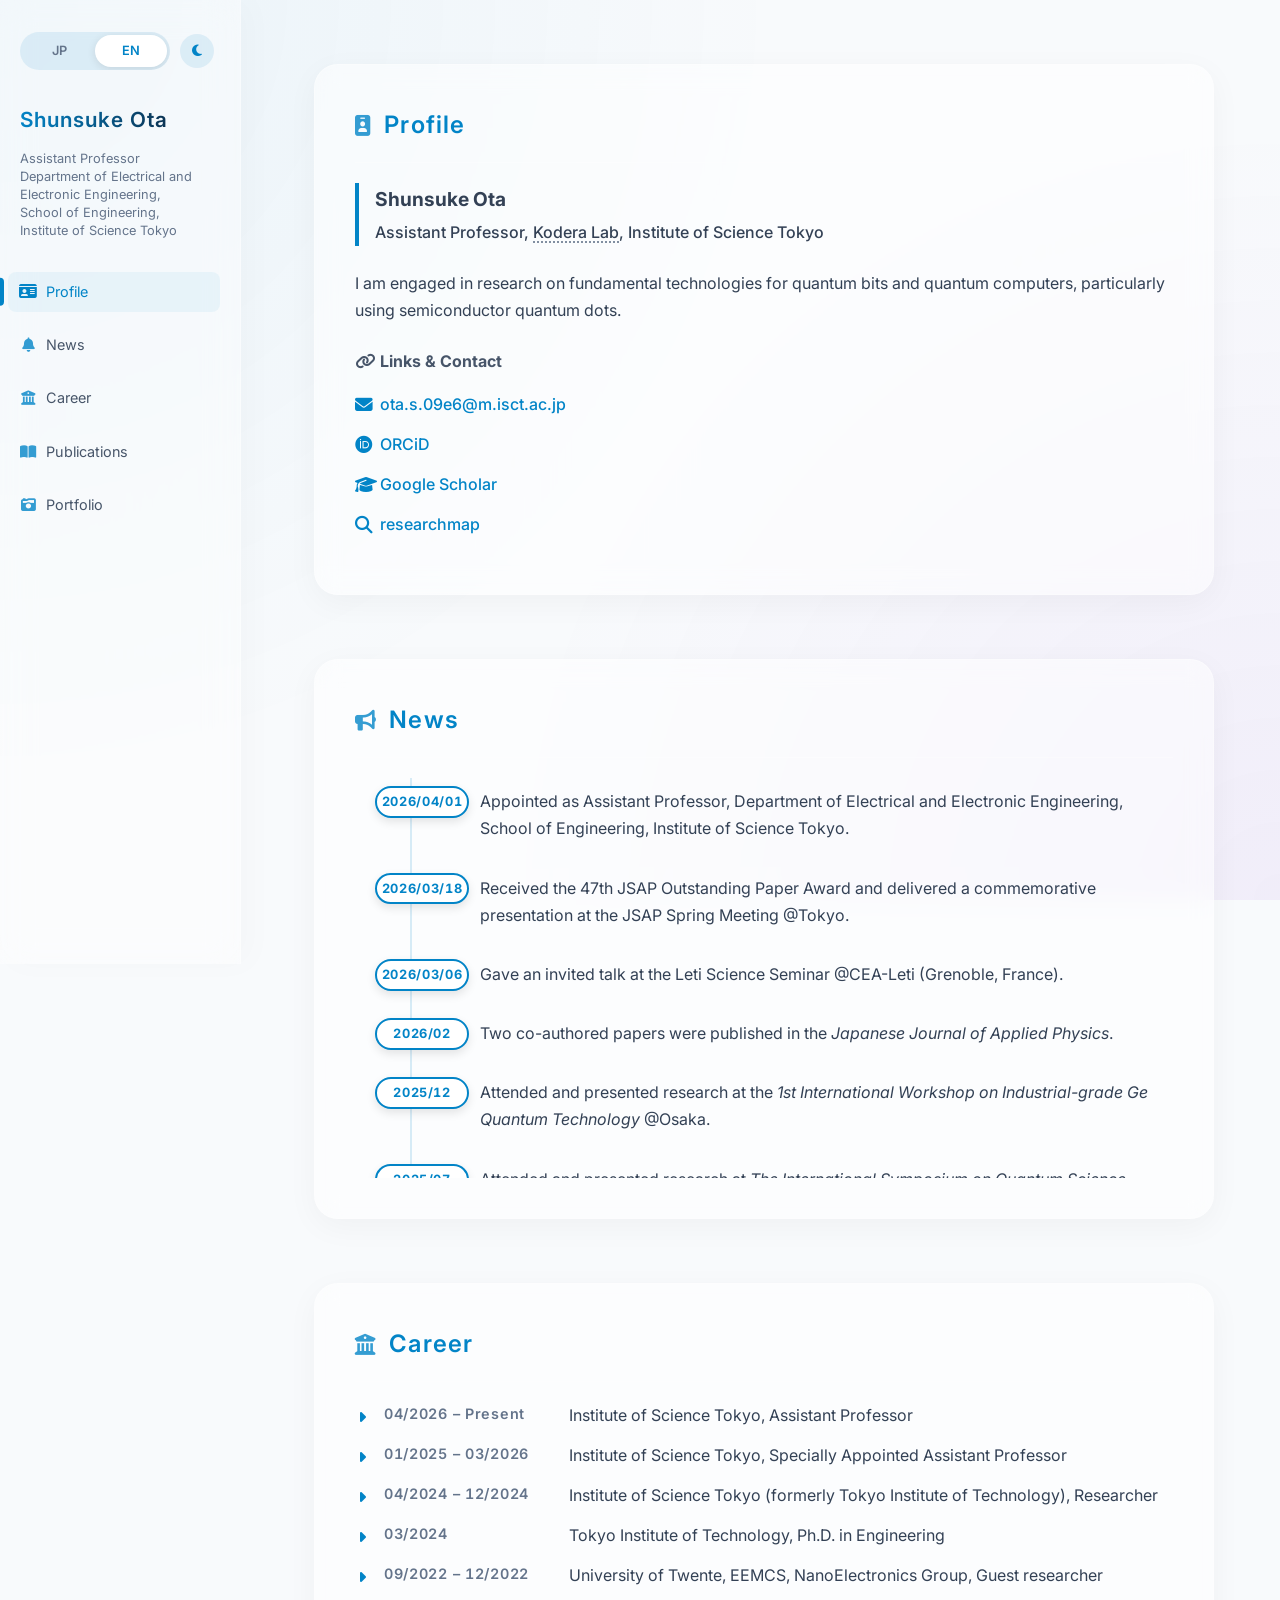
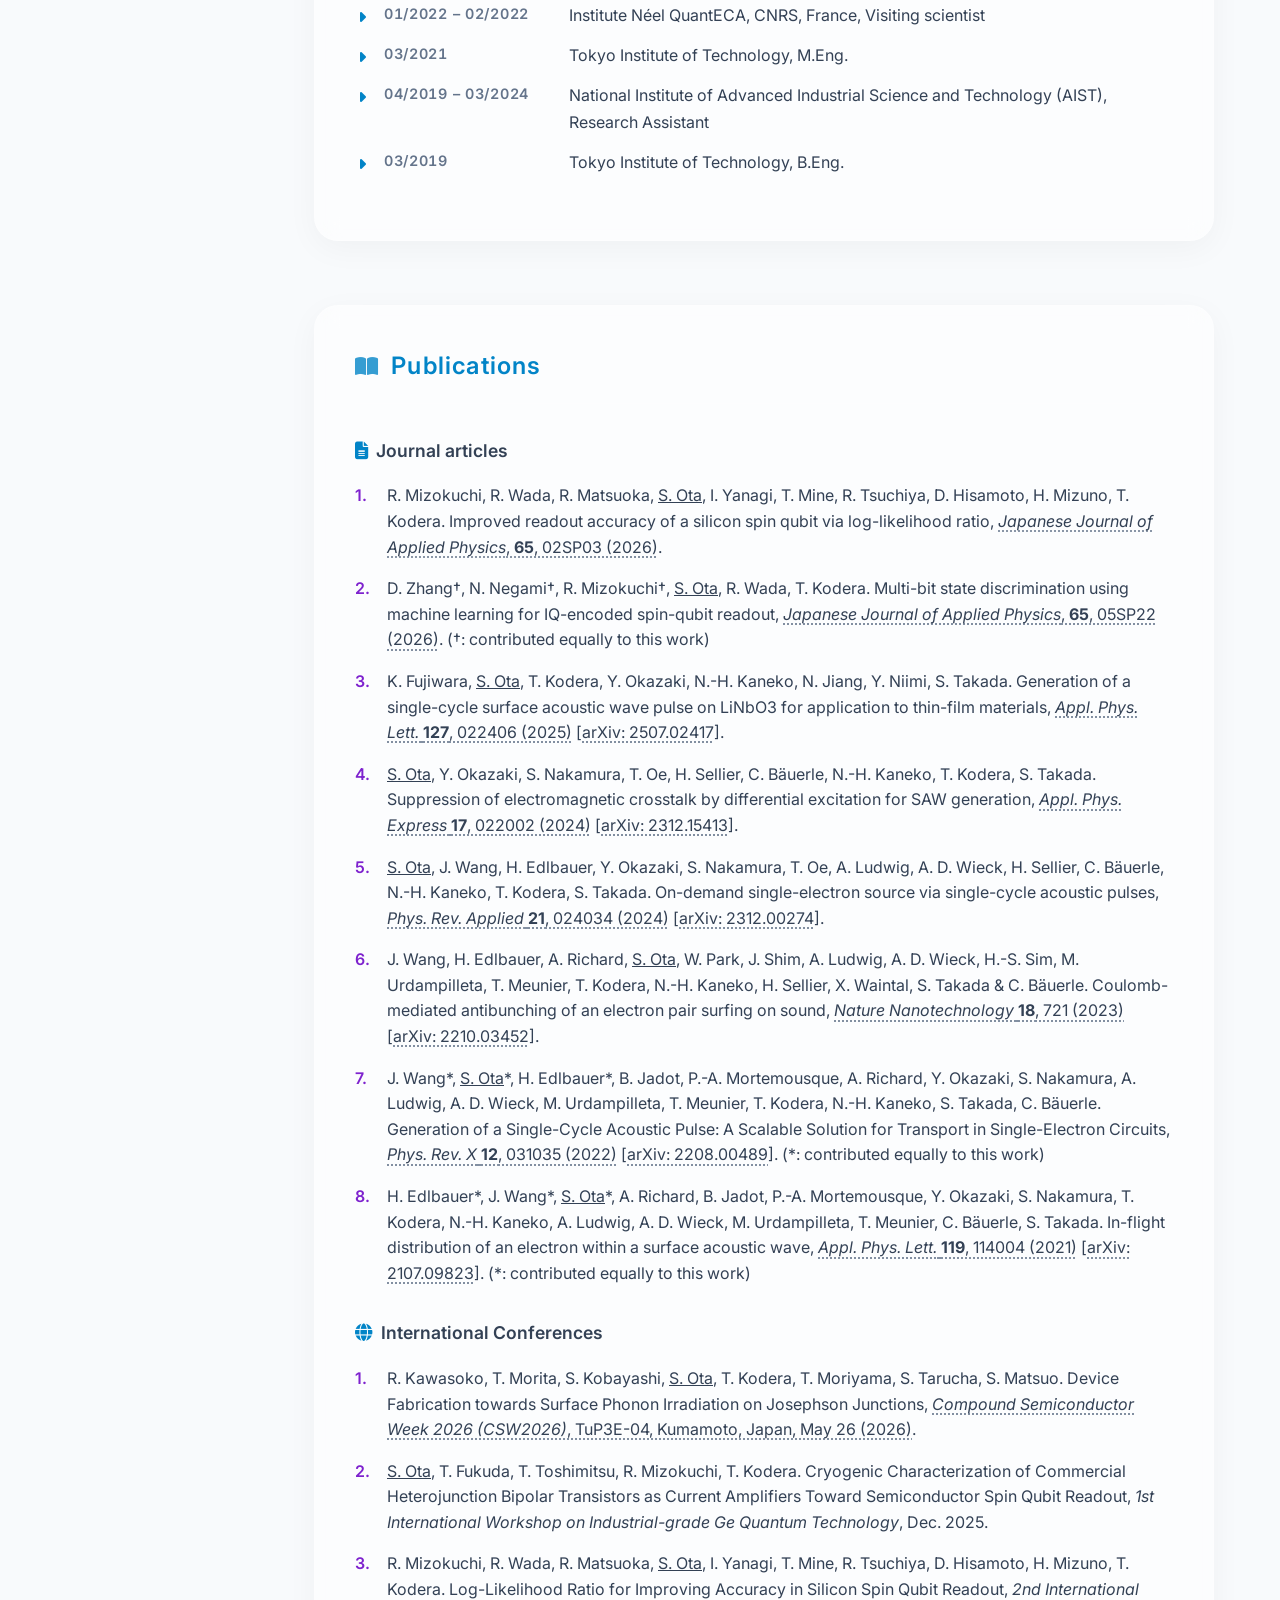
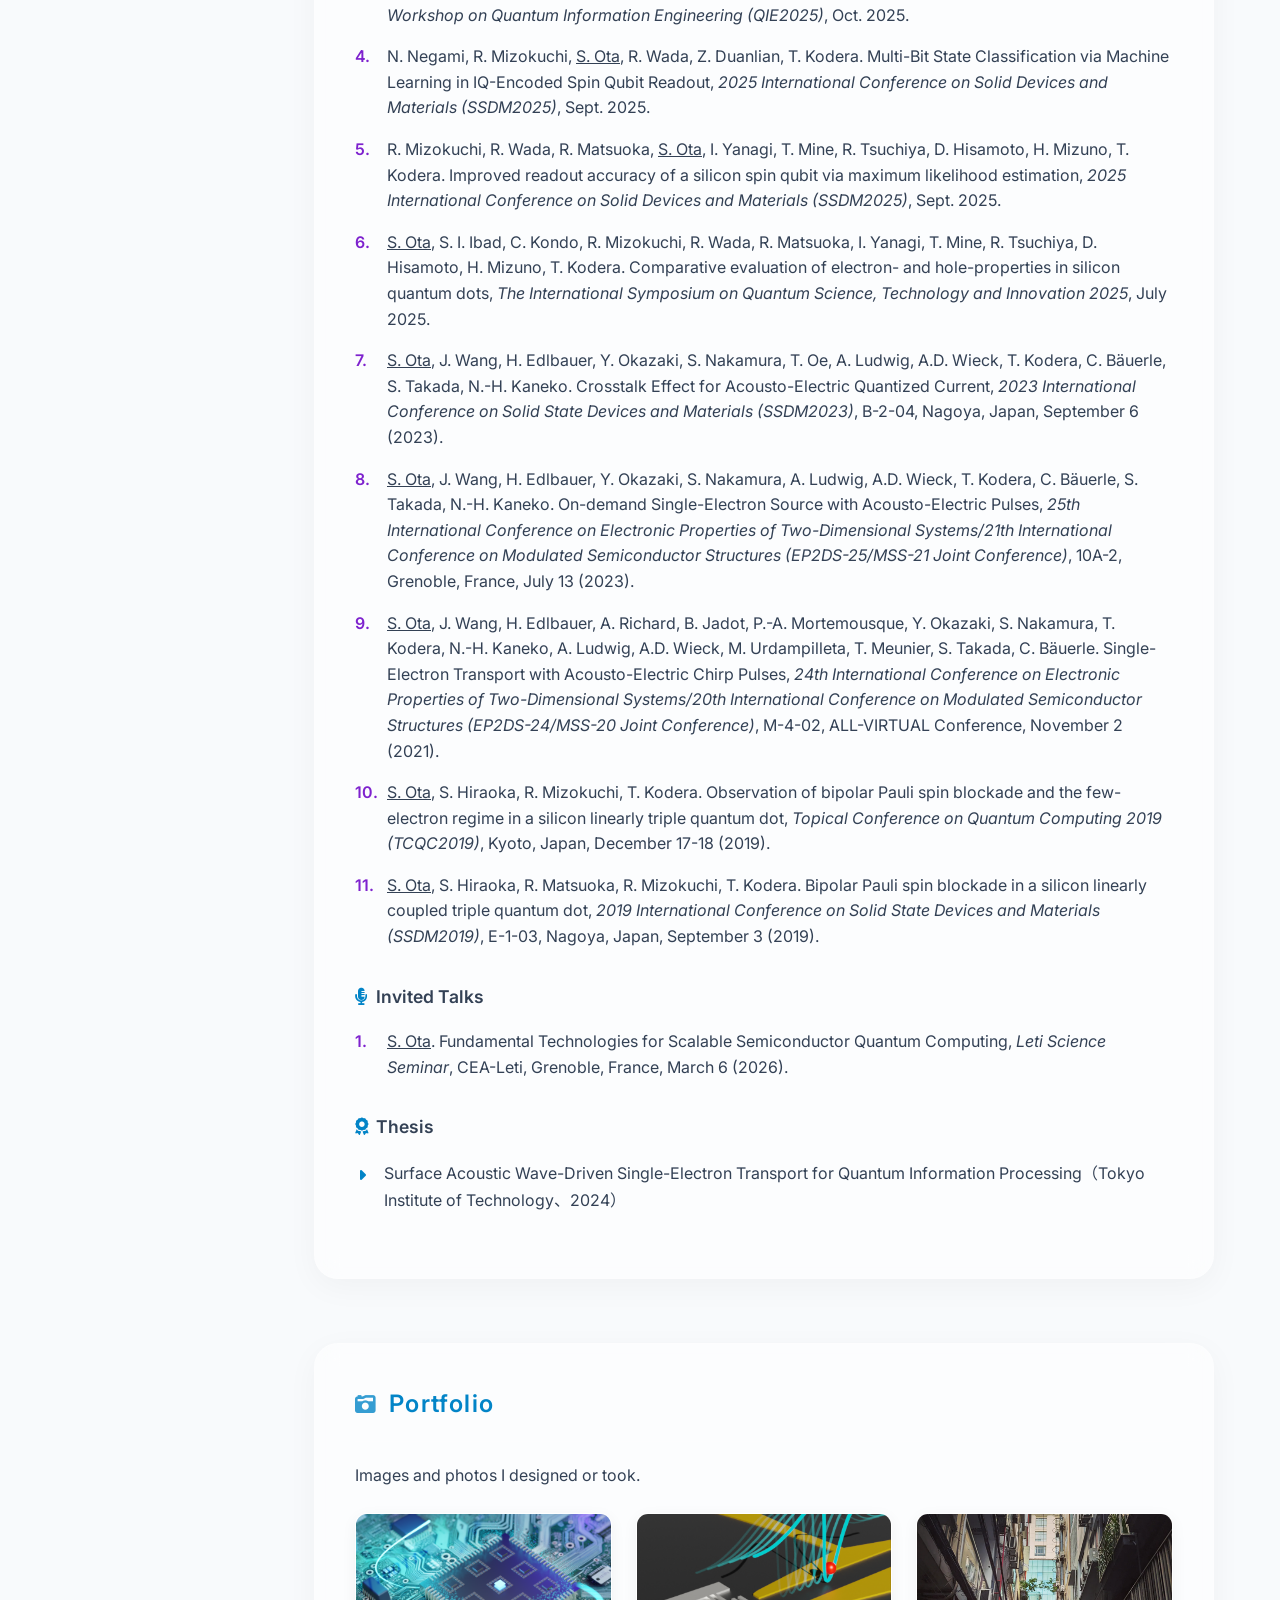
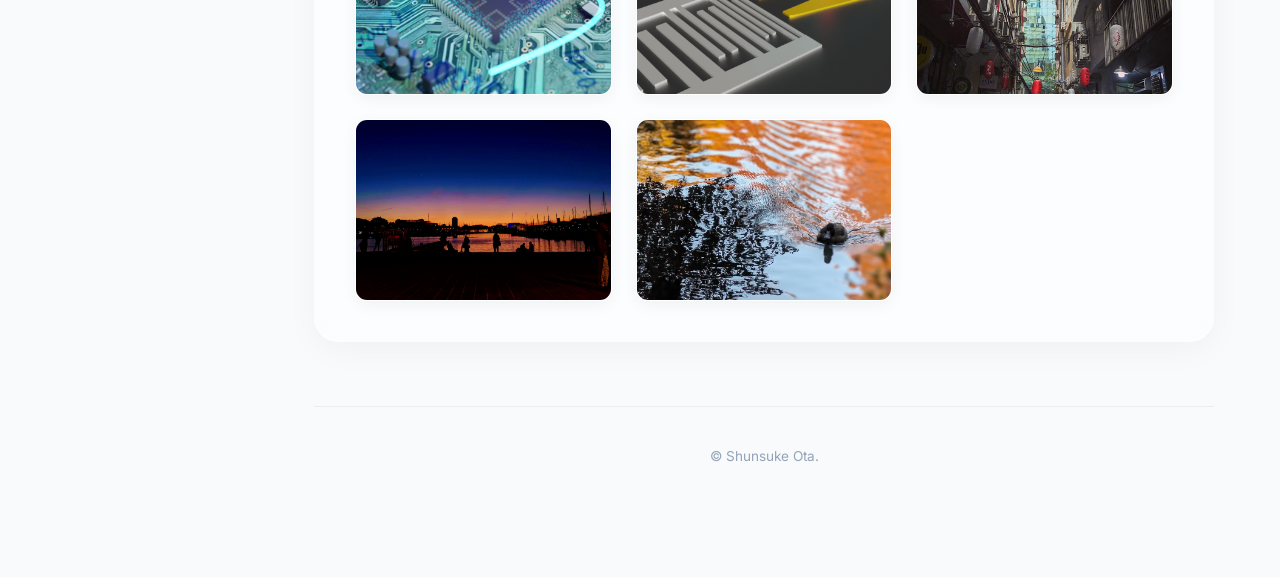
==== commit 4248e5ce: "fix: update CEA to CEA-Leti for seminar details in index pages" ====
--- a/index-en.html
+++ b/index-en.html
@@ -102,7 +102,7 @@
                         and Electronic Engineering, School of Engineering, Institute of Science Tokyo.</li>
                     <li><span class="date">2026/03/18</span> Received the 47th JSAP Outstanding Paper Award and
                         delivered a commemorative presentation at the JSAP Spring Meeting @Tokyo.</li>
-                    <li><span class="date">2026/03/06</span> Gave an invited talk at the Leti Science Seminar @CEA
+                    <li><span class="date">2026/03/06</span> Gave an invited talk at the Leti Science Seminar @CEA-Leti
                         (Grenoble, France).
                     </li>
                     <li><span class="date">2026/02</span> Two co-authored papers were published
@@ -291,7 +291,7 @@
                 Talks</h3>
             <ul class="number-list">
                 <li><u>S. Ota</u>. Fundamental Technologies for Scalable Semiconductor Quantum Computing, <em>Leti
-                        Science Seminar</em>, CEA, Grenoble, France, March 6 (2026).</li>
+                        Science Seminar</em>, CEA-Leti, Grenoble, France, March 6 (2026).</li>
             </ul>
 
             <h3 style="color:var(--text-color); font-size:1.1rem; font-weight:600; margin-top:2rem;"><i
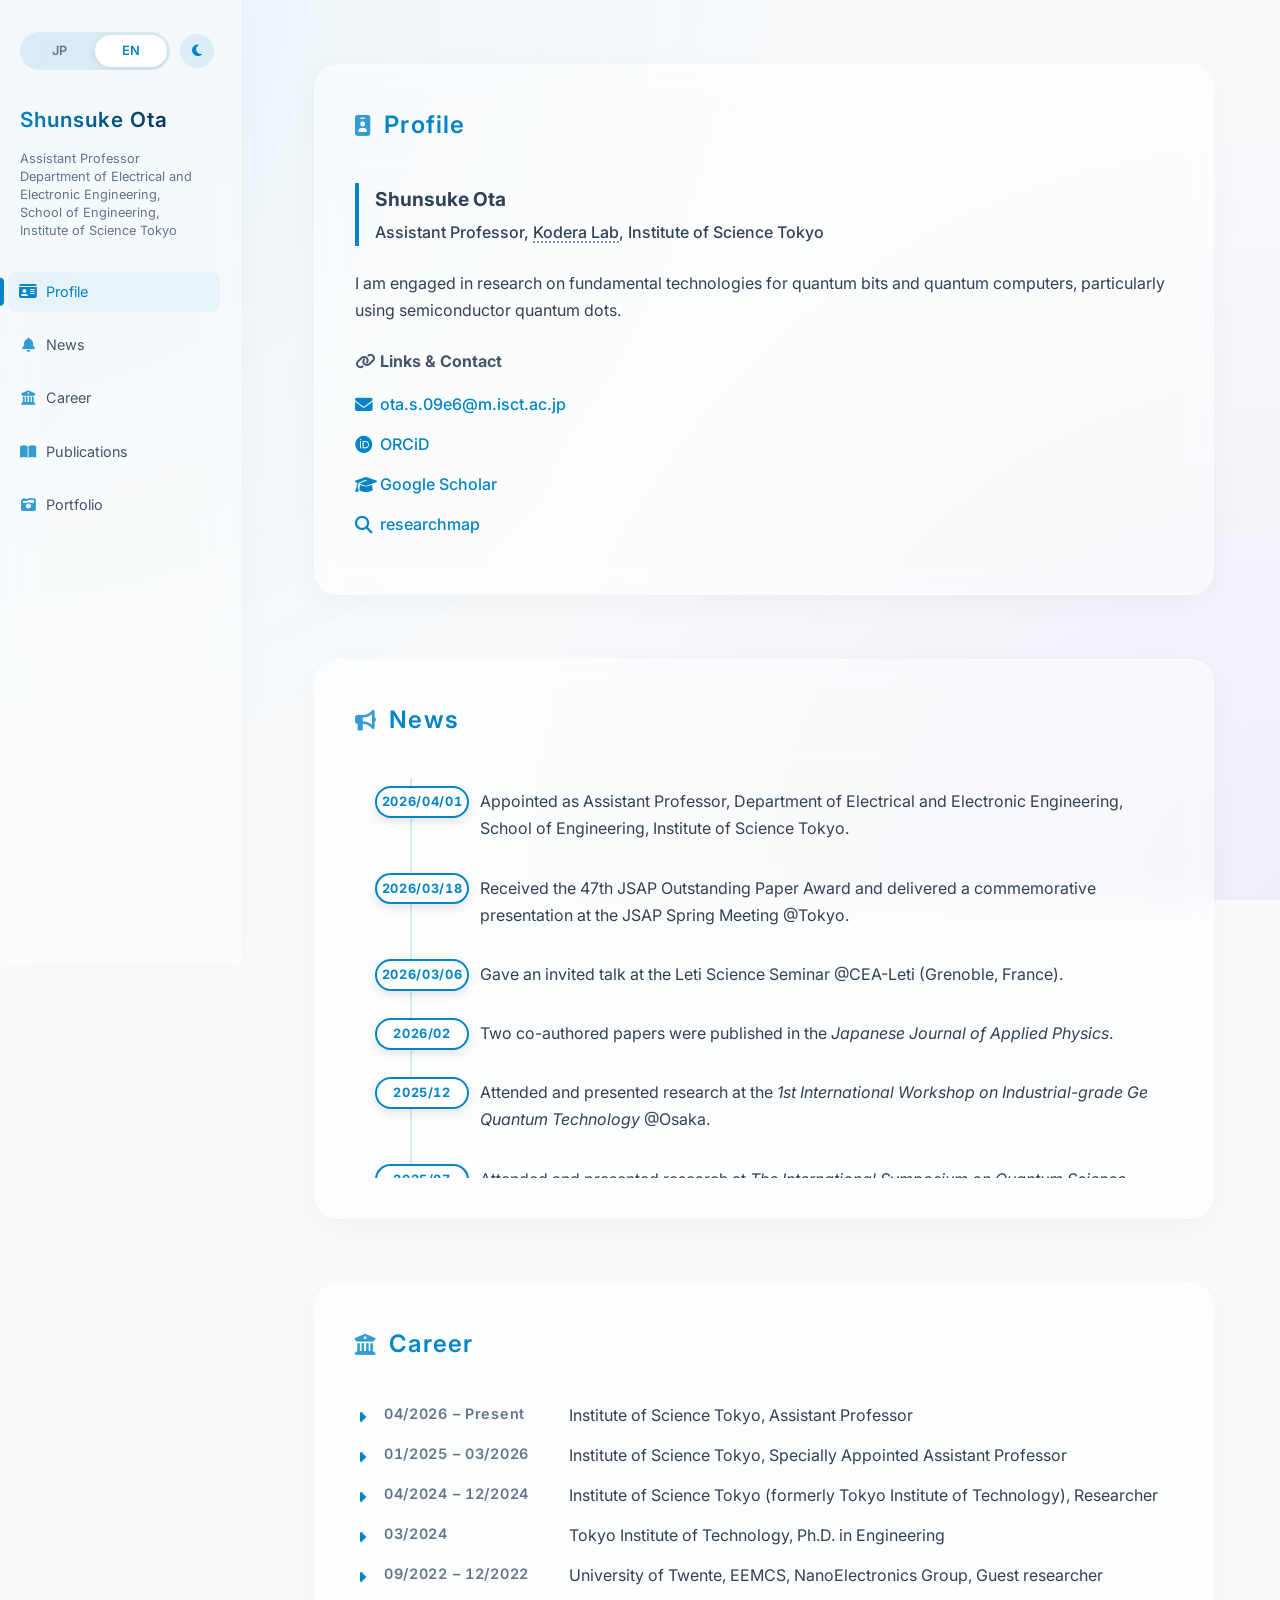
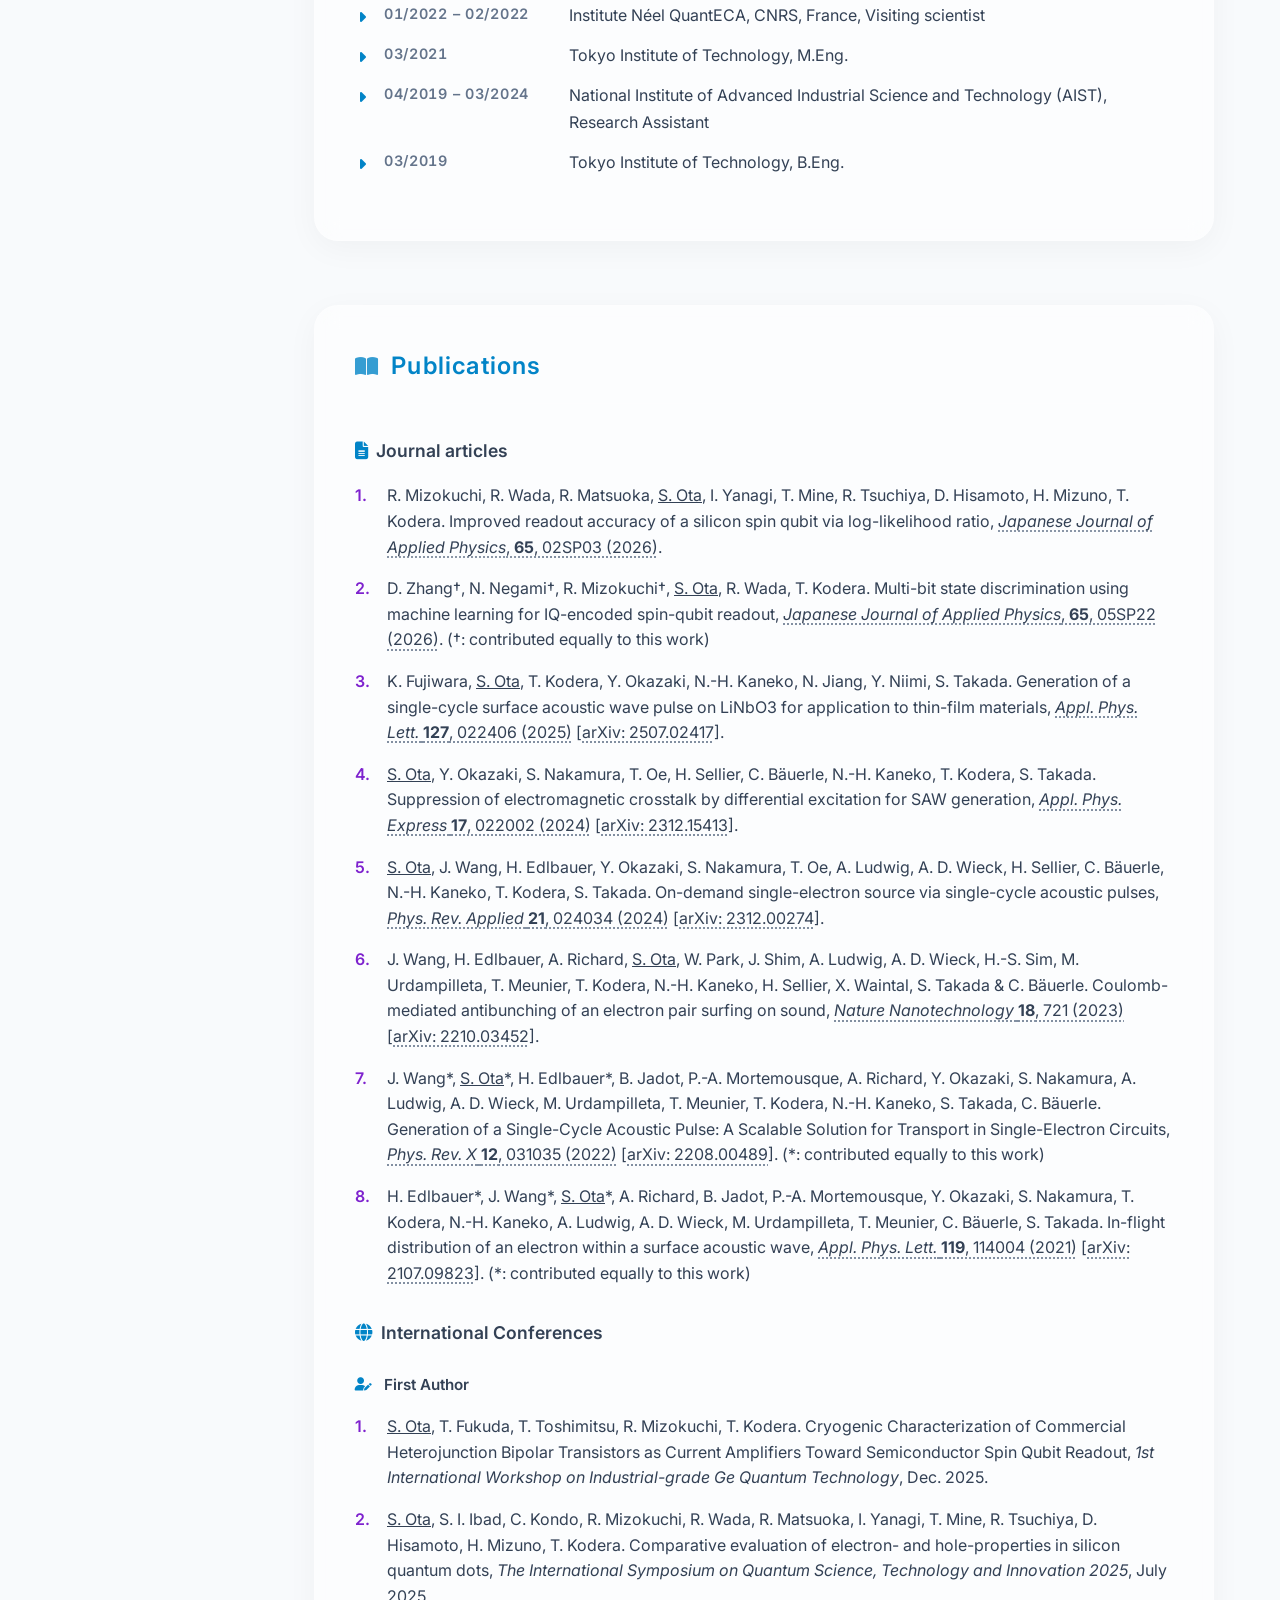
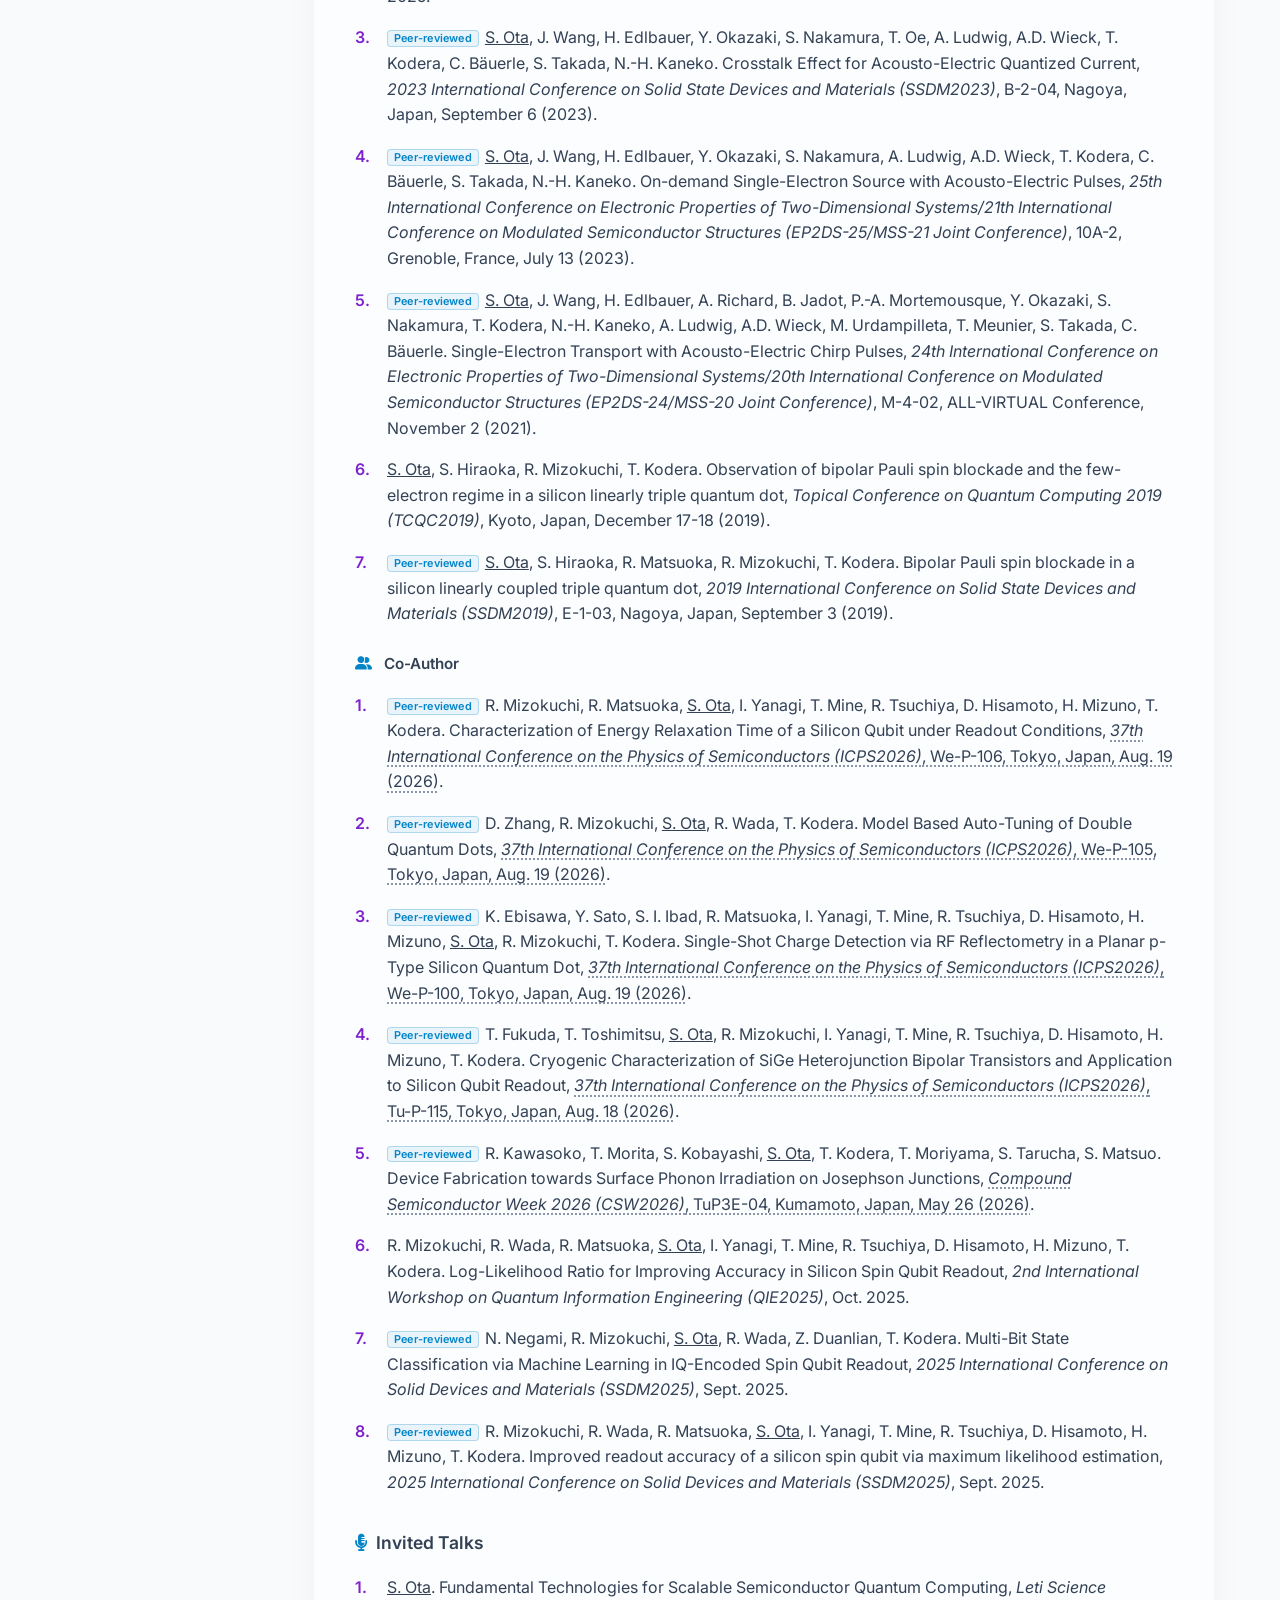
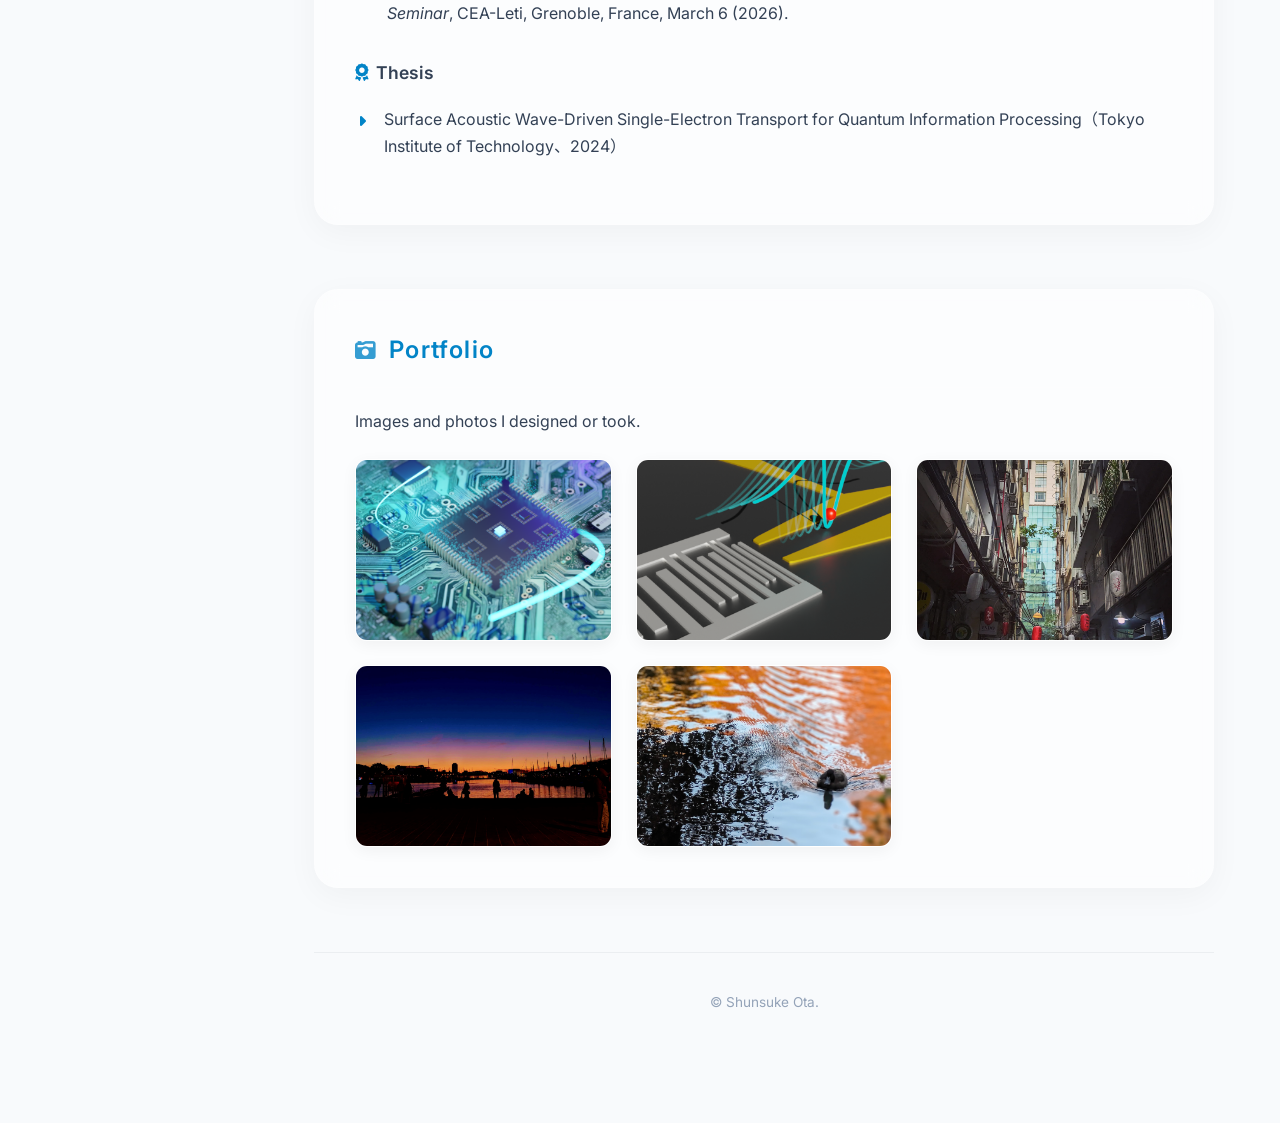
==== commit 5b17dc78: "feat: add peer-reviewed badges and categorize conference publications by author role" ====
--- a/index-en.html
+++ b/index-en.html
@@ -227,47 +227,31 @@
             <h3 style="color:var(--text-color); font-size:1.1rem; font-weight:600; margin-top:2rem;"><i
                     class="fas fa-globe" style="color:var(--accent-cyan); margin-right:8px;"></i>International
                 Conferences</h3>
+
+            <h4 class="sub-category-title"><i class="fas fa-user-pen" style="font-size:0.85rem; color:var(--accent-cyan); margin-right:6px;"></i>First Author</h4>
             <ul class="number-list">
-                <li>R. Kawasoko, T. Morita, S. Kobayashi, <u>S. Ota</u>, T. Kodera, T. Moriyama, S. Tarucha, S. Matsuo.
-                    Device Fabrication towards Surface Phonon Irradiation on Josephson Junctions, <a
-                        href="https://pub.confit.atlas.jp/en/event/csw2026/presentation/TuP3E-04" target="_blank"
-                        rel="noopener noreferrer" class="stealth-link"><em>Compound Semiconductor Week 2026
-                            (CSW2026)</em>, TuP3E-04, Kumamoto, Japan, May 26 (2026)</a>.</li>
                 <li><u>S. Ota</u>, T. Fukuda, T. Toshimitsu, R. Mizokuchi, T. Kodera. Cryogenic Characterization of
                     Commercial
                     Heterojunction Bipolar Transistors as Current Amplifiers Toward Semiconductor Spin Qubit Readout,
                     <em>1st International Workshop on Industrial-grade Ge Quantum Technology</em>, Dec. 2025.
-                </li>
-                <li>R. Mizokuchi, R. Wada, R. Matsuoka, <u>S. Ota</u>, I. Yanagi, T. Mine, R. Tsuchiya, D. Hisamoto, H.
-                    Mizuno,
-                    T. Kodera. Log-Likelihood Ratio for Improving Accuracy in Silicon Spin Qubit Readout, <em>2nd
-                        International Workshop on Quantum Information Engineering (QIE2025)</em>, Oct. 2025.</li>
-                <li>N. Negami, R. Mizokuchi, <u>S. Ota</u>, R. Wada, Z. Duanlian, T. Kodera. Multi-Bit State
-                    Classification via
-                    Machine Learning in IQ-Encoded Spin Qubit Readout, <em>2025 International Conference on Solid
-                        Devices and Materials (SSDM2025)</em>, Sept. 2025.</li>
-                <li>R. Mizokuchi, R. Wada, R. Matsuoka, <u>S. Ota</u>, I. Yanagi, T. Mine, R. Tsuchiya, D. Hisamoto, H.
-                    Mizuno,
-                    T. Kodera. Improved readout accuracy of a silicon spin qubit via maximum likelihood estimation,
-                    <em>2025 International Conference on Solid Devices and Materials (SSDM2025)</em>, Sept. 2025.
                 </li>
                 <li><u>S. Ota</u>, S. I. Ibad, C. Kondo, R. Mizokuchi, R. Wada, R. Matsuoka, I. Yanagi, T. Mine, R.
                     Tsuchiya,
                     D. Hisamoto, H. Mizuno, T. Kodera. Comparative evaluation of electron- and hole-properties in
                     silicon quantum dots, <em>The International Symposium on Quantum Science, Technology and Innovation
                         2025</em>, July 2025.</li>
-                <li><u>S. Ota</u>, J. Wang, H. Edlbauer, Y. Okazaki, S. Nakamura, T. Oe, A. Ludwig, A.D. Wieck, T.
+                <li><span class="badge-peer">Peer-reviewed</span><u>S. Ota</u>, J. Wang, H. Edlbauer, Y. Okazaki, S. Nakamura, T. Oe, A. Ludwig, A.D. Wieck, T.
                     Kodera, C.
                     Bäuerle, S. Takada, N.-H. Kaneko. Crosstalk Effect for Acousto-Electric Quantized Current, <em>2023
                         International Conference on Solid State Devices and Materials (SSDM2023)</em>, B-2-04, Nagoya,
                     Japan, September 6 (2023).</li>
-                <li><u>S. Ota</u>, J. Wang, H. Edlbauer, Y. Okazaki, S. Nakamura, A. Ludwig, A.D. Wieck, T. Kodera, C.
+                <li><span class="badge-peer">Peer-reviewed</span><u>S. Ota</u>, J. Wang, H. Edlbauer, Y. Okazaki, S. Nakamura, A. Ludwig, A.D. Wieck, T. Kodera, C.
                     Bäuerle,
                     S. Takada, N.-H. Kaneko. On-demand Single-Electron Source with Acousto-Electric Pulses, <em>25th
                         International Conference on Electronic Properties of Two-Dimensional Systems/21th International
                         Conference on Modulated Semiconductor Structures (EP2DS-25/MSS-21 Joint Conference)</em>, 10A-2,
                     Grenoble, France, July 13 (2023).</li>
-                <li><u>S. Ota</u>, J. Wang, H. Edlbauer, A. Richard, B. Jadot, P.-A. Mortemousque, Y. Okazaki, S.
+                <li><span class="badge-peer">Peer-reviewed</span><u>S. Ota</u>, J. Wang, H. Edlbauer, A. Richard, B. Jadot, P.-A. Mortemousque, Y. Okazaki, S.
                     Nakamura, T.
                     Kodera, N.-H. Kaneko, A. Ludwig, A.D. Wieck, M. Urdampilleta, T. Meunier, S. Takada, C. Bäuerle.
                     Single-Electron Transport with Acousto-Electric Chirp Pulses, <em>24th International Conference on
@@ -278,10 +262,48 @@
                     the
                     few-electron regime in a silicon linearly triple quantum dot, <em>Topical Conference on Quantum
                         Computing 2019 (TCQC2019)</em>, Kyoto, Japan, December 17-18 (2019).</li>
-                <li><u>S. Ota</u>, S. Hiraoka, R. Matsuoka, R. Mizokuchi, T. Kodera. Bipolar Pauli spin blockade in a
+                <li><span class="badge-peer">Peer-reviewed</span><u>S. Ota</u>, S. Hiraoka, R. Matsuoka, R. Mizokuchi, T. Kodera. Bipolar Pauli spin blockade in a
                     silicon
                     linearly coupled triple quantum dot, <em>2019 International Conference on Solid State Devices and
                         Materials (SSDM2019)</em>, E-1-03, Nagoya, Japan, September 3 (2019).</li>
+            </ul>
+
+            <h4 class="sub-category-title"><i class="fas fa-user-group" style="font-size:0.85rem; color:var(--accent-cyan); margin-right:6px;"></i>Co-Author</h4>
+            <ul class="number-list">
+                <li><span class="badge-peer">Peer-reviewed</span>R. Mizokuchi, R. Matsuoka, <u>S. Ota</u>, I. Yanagi, T. Mine, R. Tsuchiya, D. Hisamoto, H. Mizuno, T. Kodera.
+                    Characterization of Energy Relaxation Time of a Silicon Qubit under Readout Conditions, <a
+                        href="https://pub.confit.atlas.jp/en/event/icps2026/presentation/We-P-108" target="_blank"
+                        rel="noopener noreferrer" class="stealth-link"><em>37th International Conference on the Physics of Semiconductors (ICPS2026)</em>, We-P-106, Tokyo, Japan, Aug. 19 (2026)</a>.</li>
+                <li><span class="badge-peer">Peer-reviewed</span>D. Zhang, R. Mizokuchi, <u>S. Ota</u>, R. Wada, T. Kodera.
+                    Model Based Auto-Tuning of Double Quantum Dots, <a
+                        href="https://pub.confit.atlas.jp/en/event/icps2026/presentation/We-P-107" target="_blank"
+                        rel="noopener noreferrer" class="stealth-link"><em>37th International Conference on the Physics of Semiconductors (ICPS2026)</em>, We-P-105, Tokyo, Japan, Aug. 19 (2026)</a>.</li>
+                <li><span class="badge-peer">Peer-reviewed</span>K. Ebisawa, Y. Sato, S. I. Ibad, R. Matsuoka, I. Yanagi, T. Mine, R. Tsuchiya, D. Hisamoto, H. Mizuno, <u>S. Ota</u>, R. Mizokuchi, T. Kodera.
+                    Single-Shot Charge Detection via RF Reflectometry in a Planar p-Type Silicon Quantum Dot, <a
+                        href="https://pub.confit.atlas.jp/en/event/icps2026/presentation/We-P-102" target="_blank"
+                        rel="noopener noreferrer" class="stealth-link"><em>37th International Conference on the Physics of Semiconductors (ICPS2026)</em>, We-P-100, Tokyo, Japan, Aug. 19 (2026)</a>.</li>
+                <li><span class="badge-peer">Peer-reviewed</span>T. Fukuda, T. Toshimitsu, <u>S. Ota</u>, R. Mizokuchi, I. Yanagi, T. Mine, R. Tsuchiya, D. Hisamoto, H. Mizuno, T. Kodera.
+                    Cryogenic Characterization of SiGe Heterojunction Bipolar Transistors and Application to Silicon Qubit Readout, <a
+                        href="https://pub.confit.atlas.jp/en/event/icps2026/presentation/Tu-P-112" target="_blank"
+                        rel="noopener noreferrer" class="stealth-link"><em>37th International Conference on the Physics of Semiconductors (ICPS2026)</em>, Tu-P-115, Tokyo, Japan, Aug. 18 (2026)</a>.</li>
+                <li><span class="badge-peer">Peer-reviewed</span>R. Kawasoko, T. Morita, S. Kobayashi, <u>S. Ota</u>, T. Kodera, T. Moriyama, S. Tarucha, S. Matsuo.
+                    Device Fabrication towards Surface Phonon Irradiation on Josephson Junctions, <a
+                        href="https://pub.confit.atlas.jp/en/event/csw2026/presentation/TuP3E-04" target="_blank"
+                        rel="noopener noreferrer" class="stealth-link"><em>Compound Semiconductor Week 2026
+                            (CSW2026)</em>, TuP3E-04, Kumamoto, Japan, May 26 (2026)</a>.</li>
+                <li>R. Mizokuchi, R. Wada, R. Matsuoka, <u>S. Ota</u>, I. Yanagi, T. Mine, R. Tsuchiya, D. Hisamoto, H.
+                    Mizuno,
+                    T. Kodera. Log-Likelihood Ratio for Improving Accuracy in Silicon Spin Qubit Readout, <em>2nd
+                        International Workshop on Quantum Information Engineering (QIE2025)</em>, Oct. 2025.</li>
+                <li><span class="badge-peer">Peer-reviewed</span>N. Negami, R. Mizokuchi, <u>S. Ota</u>, R. Wada, Z. Duanlian, T. Kodera. Multi-Bit State
+                    Classification via
+                    Machine Learning in IQ-Encoded Spin Qubit Readout, <em>2025 International Conference on Solid
+                        Devices and Materials (SSDM2025)</em>, Sept. 2025.</li>
+                <li><span class="badge-peer">Peer-reviewed</span>R. Mizokuchi, R. Wada, R. Matsuoka, <u>S. Ota</u>, I. Yanagi, T. Mine, R. Tsuchiya, D. Hisamoto, H.
+                    Mizuno,
+                    T. Kodera. Improved readout accuracy of a silicon spin qubit via maximum likelihood estimation,
+                    <em>2025 International Conference on Solid Devices and Materials (SSDM2025)</em>, Sept. 2025.
+                </li>
             </ul>
 
 
--- a/index.css
+++ b/index.css
@@ -362,6 +362,41 @@
     color: var(--accent-purple);
 }
 
+/* 査読有りバッジ & サブ見出し */
+.badge-peer {
+    display: inline-flex;
+    align-items: center;
+    font-size: 0.68rem;
+    font-weight: 600;
+    line-height: 1;
+    padding: 2px 6px;
+    border-radius: 4px;
+    background: rgba(2, 132, 199, 0.08);
+    color: var(--accent-cyan);
+    border: 1px solid rgba(2, 132, 199, 0.25);
+    margin-right: 6px;
+    vertical-align: 1px;
+    letter-spacing: 0.02em;
+    white-space: nowrap;
+}
+
+[data-theme='dark'] .badge-peer {
+    background: rgba(56, 189, 248, 0.12);
+    border-color: rgba(56, 189, 248, 0.3);
+    color: var(--accent-cyan);
+}
+
+.sub-category-title {
+    font-size: 0.95rem;
+    font-weight: 600;
+    color: var(--text-secondary);
+    margin-top: 1.5rem;
+    margin-bottom: 0.6rem;
+    display: flex;
+    align-items: center;
+    gap: 6px;
+}
+
 p {
     color: var(--text-secondary);
     font-weight: 400;
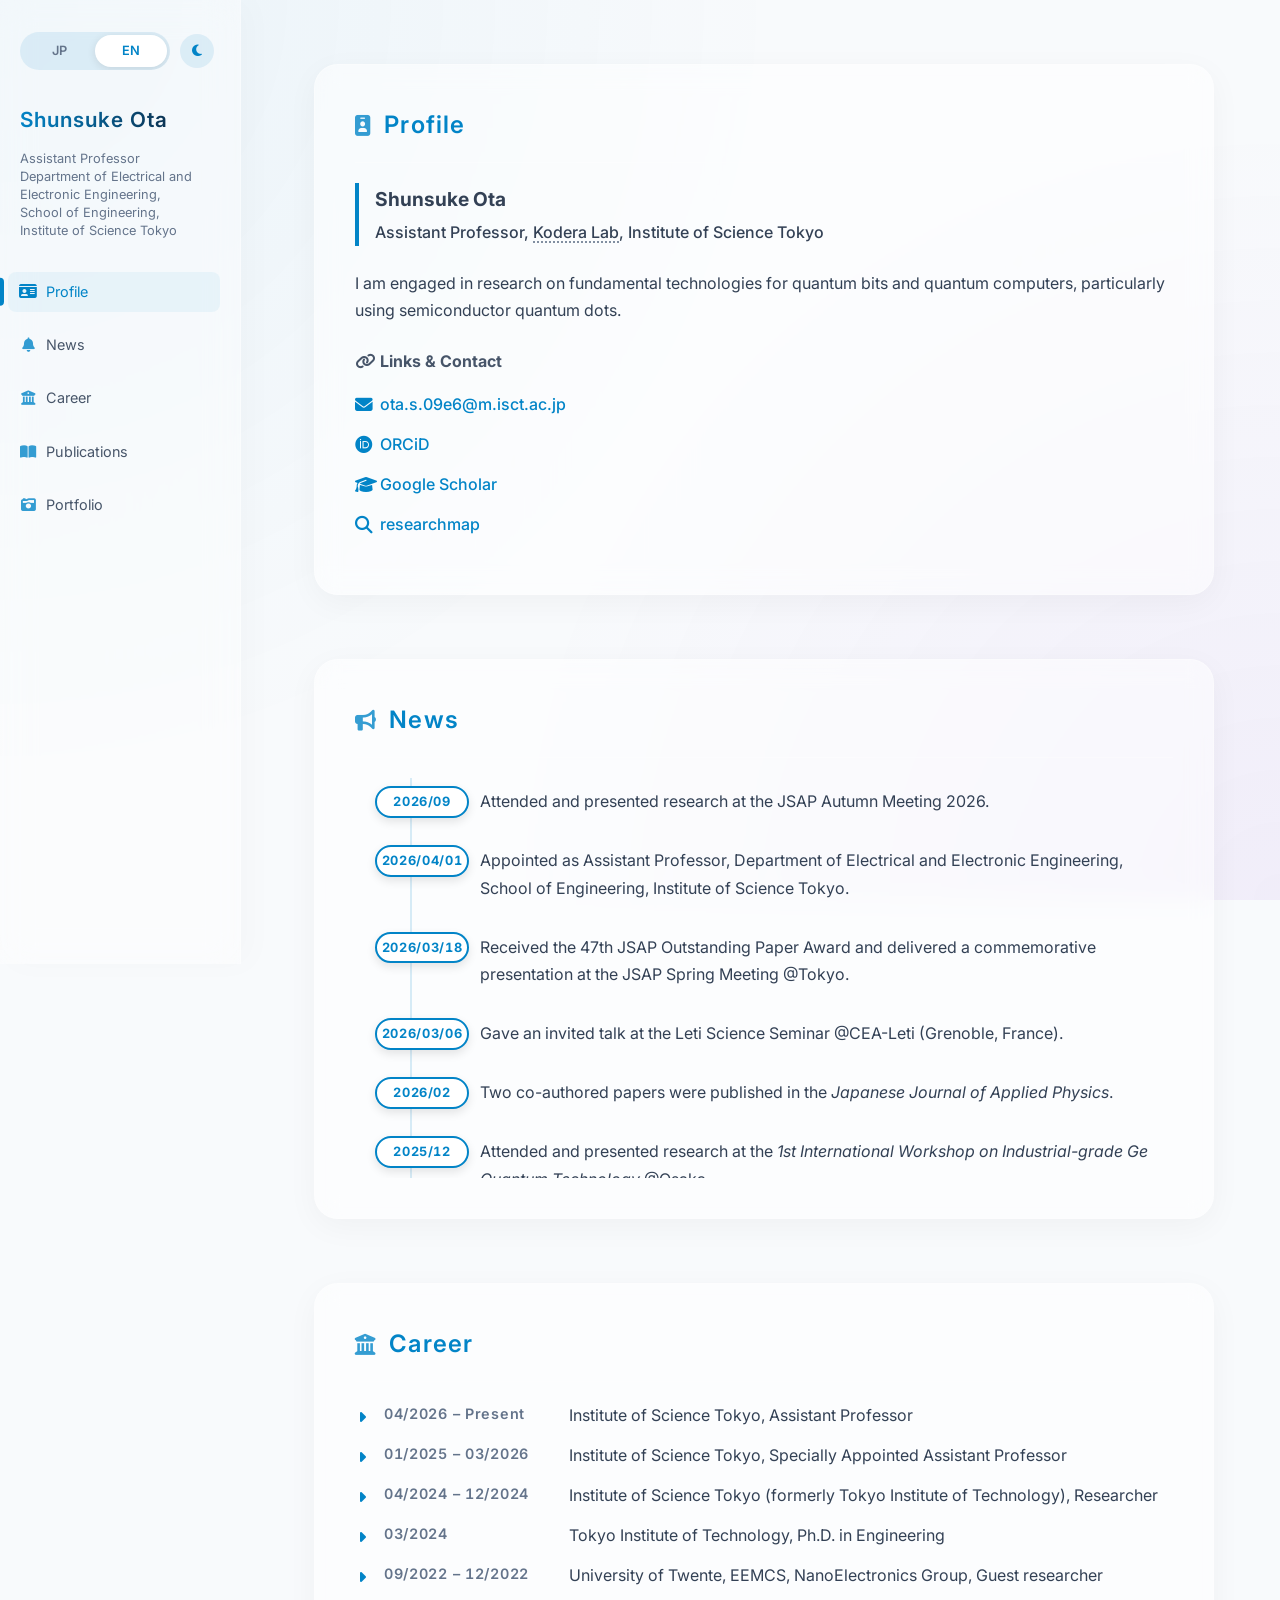
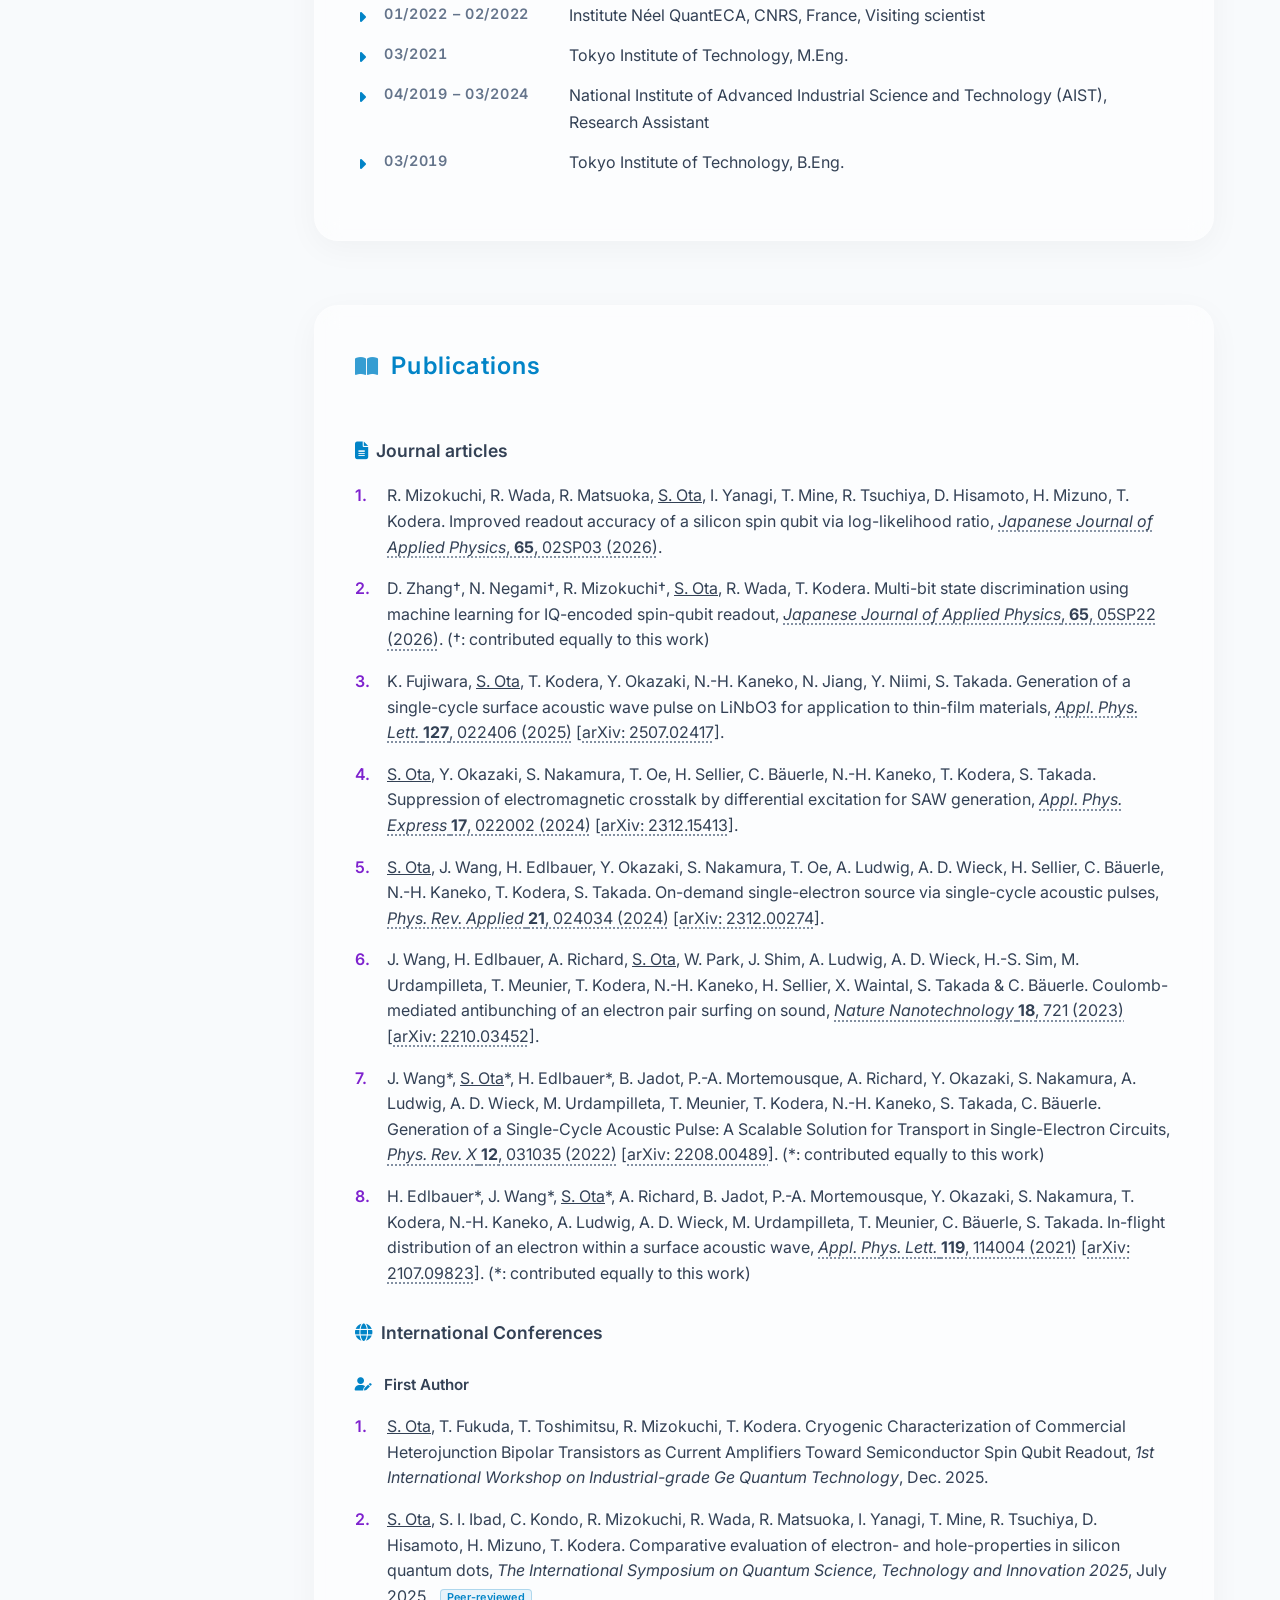
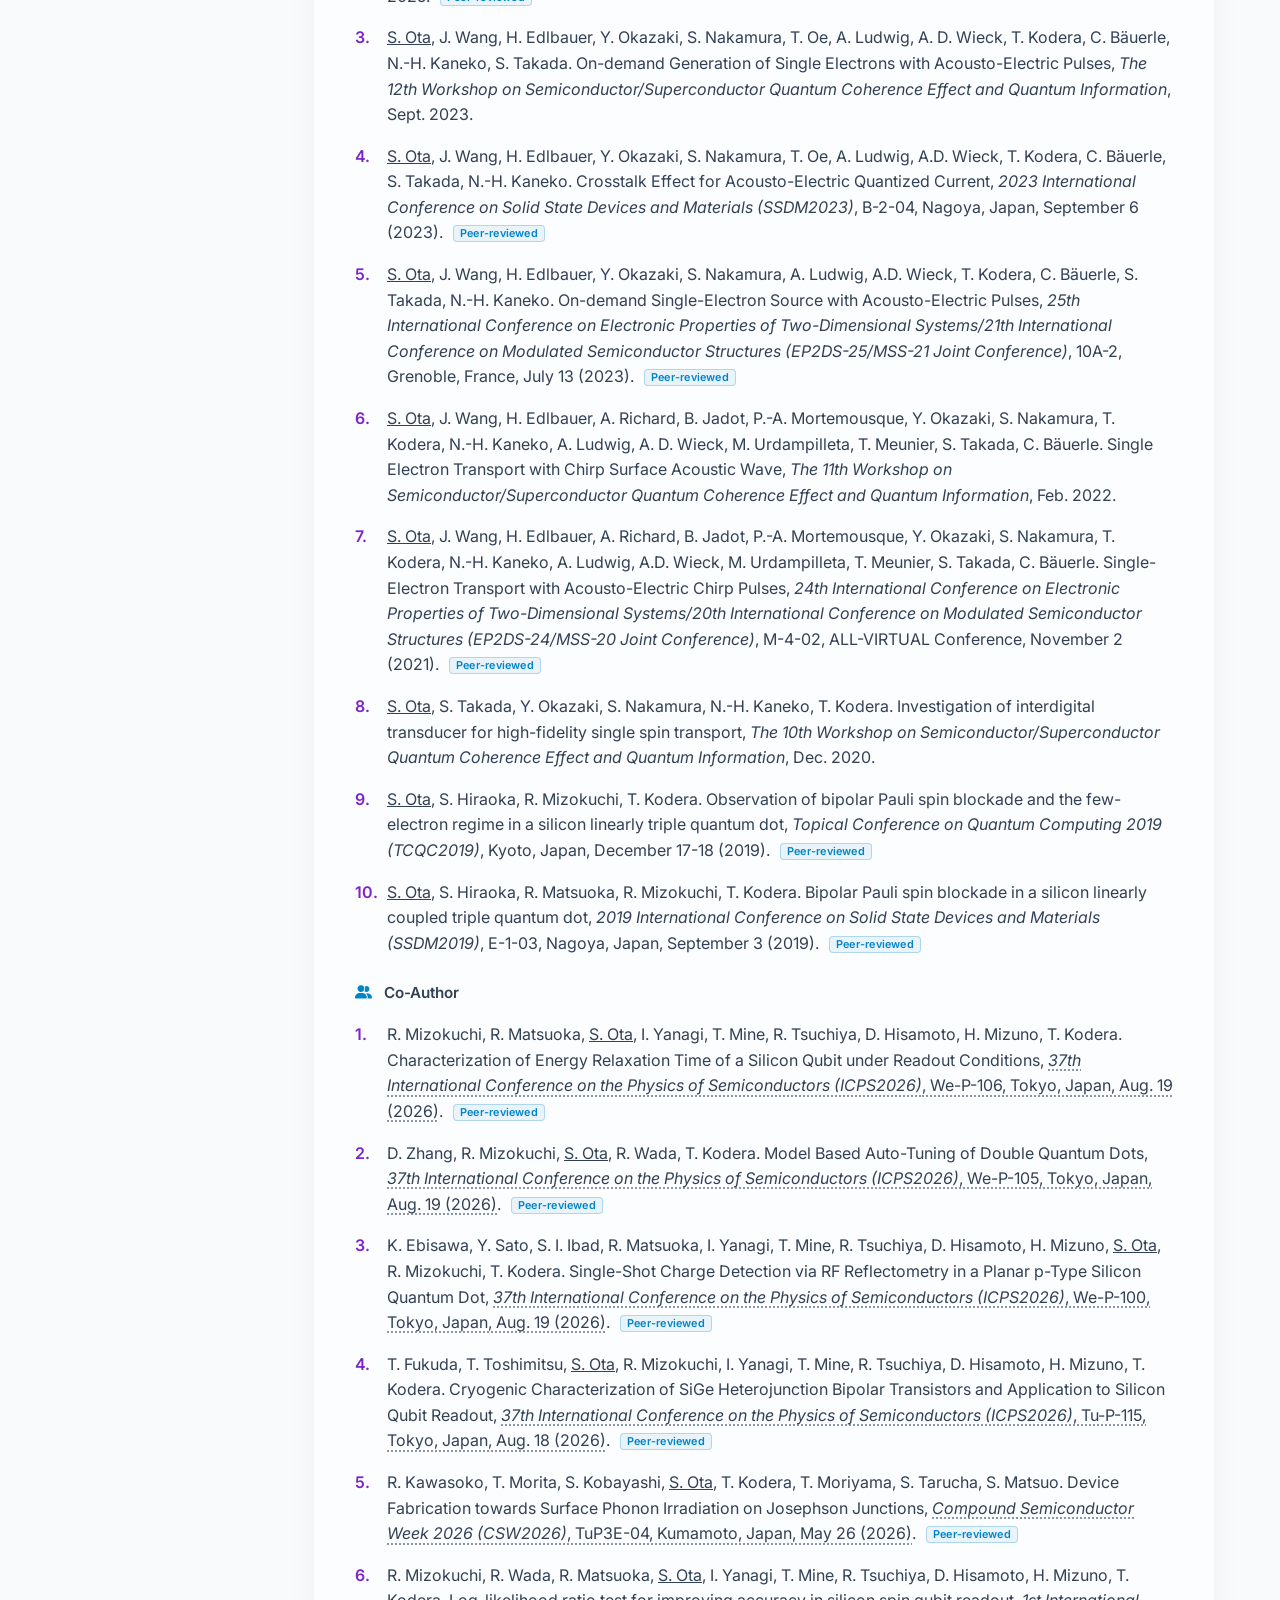
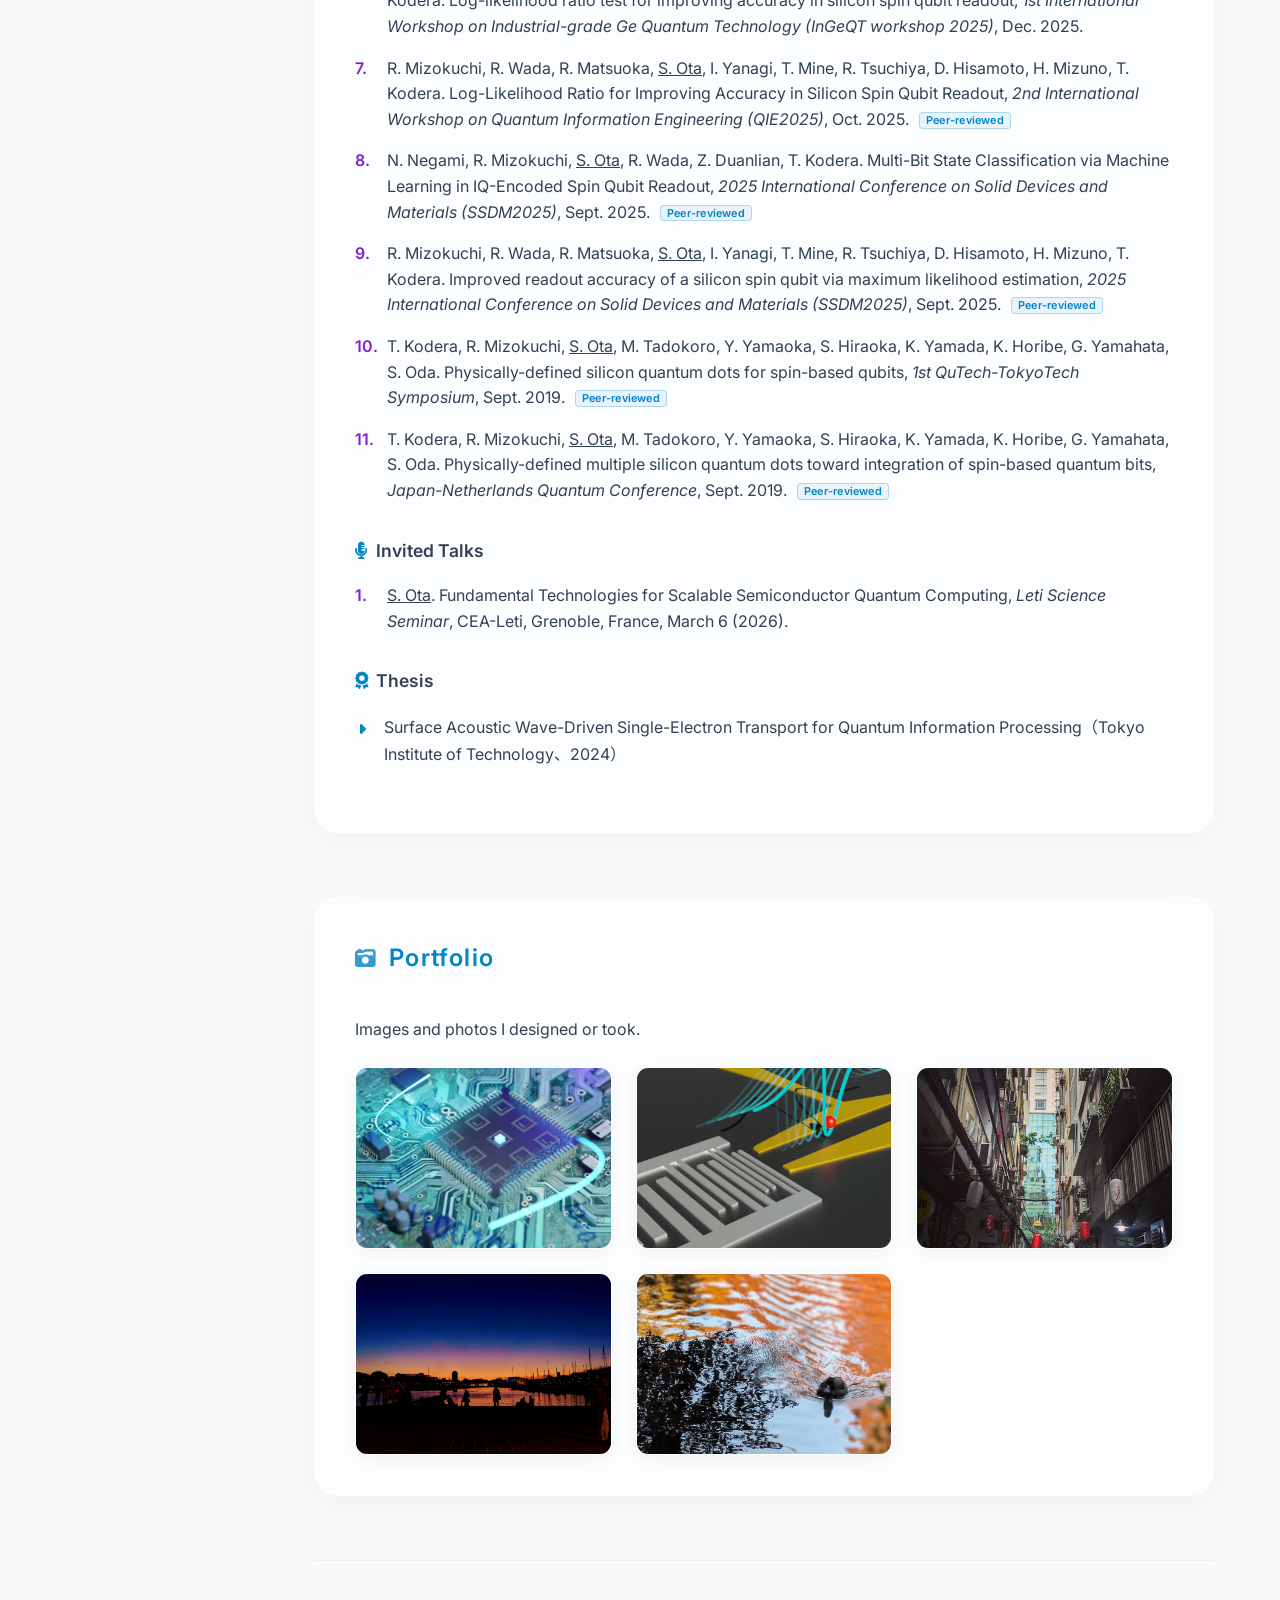
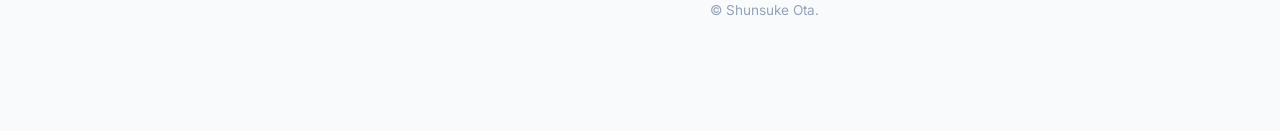
==== commit 5a3d5b92: "content: update news and publication entries" ====
--- a/index-en.html
+++ b/index-en.html
@@ -98,6 +98,7 @@
             <h2><i class="fas fa-bullhorn"></i>News</h2>
             <div class="news-container">
                 <ul class="timeline-list">
+                    <li><span class="date">2026/09</span> Attended and presented research at the JSAP Autumn Meeting 2026.</li>
                     <li><span class="date">2026/04/01</span> Appointed as Assistant Professor, Department of Electrical
                         and Electronic Engineering, School of Engineering, Institute of Science Tokyo.</li>
                     <li><span class="date">2026/03/18</span> Received the 47th JSAP Outstanding Paper Award and
@@ -239,71 +240,87 @@
                     Tsuchiya,
                     D. Hisamoto, H. Mizuno, T. Kodera. Comparative evaluation of electron- and hole-properties in
                     silicon quantum dots, <em>The International Symposium on Quantum Science, Technology and Innovation
-                        2025</em>, July 2025.</li>
-                <li><span class="badge-peer">Peer-reviewed</span><u>S. Ota</u>, J. Wang, H. Edlbauer, Y. Okazaki, S. Nakamura, T. Oe, A. Ludwig, A.D. Wieck, T.
+                        2025</em>, July 2025. <span class="badge-peer">Peer-reviewed</span></li>
+                <li><u>S. Ota</u>, J. Wang, H. Edlbauer, Y. Okazaki, S. Nakamura, T. Oe, A. Ludwig, A. D. Wieck, T. Kodera, C. Bäuerle, N.-H. Kaneko, S. Takada.
+                    On-demand Generation of Single Electrons with Acousto-Electric Pulses, <em>The 12th Workshop on
+                        Semiconductor/Superconductor Quantum Coherence Effect and Quantum Information</em>, Sept. 2023.</li>
+                <li><u>S. Ota</u>, J. Wang, H. Edlbauer, Y. Okazaki, S. Nakamura, T. Oe, A. Ludwig, A.D. Wieck, T.
                     Kodera, C.
                     Bäuerle, S. Takada, N.-H. Kaneko. Crosstalk Effect for Acousto-Electric Quantized Current, <em>2023
                         International Conference on Solid State Devices and Materials (SSDM2023)</em>, B-2-04, Nagoya,
-                    Japan, September 6 (2023).</li>
-                <li><span class="badge-peer">Peer-reviewed</span><u>S. Ota</u>, J. Wang, H. Edlbauer, Y. Okazaki, S. Nakamura, A. Ludwig, A.D. Wieck, T. Kodera, C.
+                    Japan, September 6 (2023). <span class="badge-peer">Peer-reviewed</span></li>
+                <li><u>S. Ota</u>, J. Wang, H. Edlbauer, Y. Okazaki, S. Nakamura, A. Ludwig, A.D. Wieck, T. Kodera, C.
                     Bäuerle,
                     S. Takada, N.-H. Kaneko. On-demand Single-Electron Source with Acousto-Electric Pulses, <em>25th
                         International Conference on Electronic Properties of Two-Dimensional Systems/21th International
                         Conference on Modulated Semiconductor Structures (EP2DS-25/MSS-21 Joint Conference)</em>, 10A-2,
-                    Grenoble, France, July 13 (2023).</li>
-                <li><span class="badge-peer">Peer-reviewed</span><u>S. Ota</u>, J. Wang, H. Edlbauer, A. Richard, B. Jadot, P.-A. Mortemousque, Y. Okazaki, S.
+                    Grenoble, France, July 13 (2023). <span class="badge-peer">Peer-reviewed</span></li>
+                <li><u>S. Ota</u>, J. Wang, H. Edlbauer, A. Richard, B. Jadot, P.-A. Mortemousque, Y. Okazaki, S. Nakamura, T. Kodera, N.-H. Kaneko, A. Ludwig, A. D. Wieck, M. Urdampilleta, T. Meunier, S. Takada, C. Bäuerle.
+                    Single Electron Transport with Chirp Surface Acoustic Wave, <em>The 11th Workshop on
+                        Semiconductor/Superconductor Quantum Coherence Effect and Quantum Information</em>, Feb. 2022.</li>
+                <li><u>S. Ota</u>, J. Wang, H. Edlbauer, A. Richard, B. Jadot, P.-A. Mortemousque, Y. Okazaki, S.
                     Nakamura, T.
                     Kodera, N.-H. Kaneko, A. Ludwig, A.D. Wieck, M. Urdampilleta, T. Meunier, S. Takada, C. Bäuerle.
                     Single-Electron Transport with Acousto-Electric Chirp Pulses, <em>24th International Conference on
                         Electronic Properties of Two-Dimensional Systems/20th International Conference on Modulated
                         Semiconductor Structures (EP2DS-24/MSS-20 Joint Conference)</em>, M-4-02, ALL-VIRTUAL
-                    Conference, November 2 (2021).</li>
+                    Conference, November 2 (2021). <span class="badge-peer">Peer-reviewed</span></li>
+                <li><u>S. Ota</u>, S. Takada, Y. Okazaki, S. Nakamura, N.-H. Kaneko, T. Kodera. Investigation of
+                    interdigital transducer for high-fidelity single spin transport, <em>The 10th Workshop on
+                        Semiconductor/Superconductor Quantum Coherence Effect and Quantum Information</em>, Dec. 2020.</li>
                 <li><u>S. Ota</u>, S. Hiraoka, R. Mizokuchi, T. Kodera. Observation of bipolar Pauli spin blockade and
                     the
                     few-electron regime in a silicon linearly triple quantum dot, <em>Topical Conference on Quantum
-                        Computing 2019 (TCQC2019)</em>, Kyoto, Japan, December 17-18 (2019).</li>
-                <li><span class="badge-peer">Peer-reviewed</span><u>S. Ota</u>, S. Hiraoka, R. Matsuoka, R. Mizokuchi, T. Kodera. Bipolar Pauli spin blockade in a
+                        Computing 2019 (TCQC2019)</em>, Kyoto, Japan, December 17-18 (2019). <span class="badge-peer">Peer-reviewed</span></li>
+                <li><u>S. Ota</u>, S. Hiraoka, R. Matsuoka, R. Mizokuchi, T. Kodera. Bipolar Pauli spin blockade in a
                     silicon
                     linearly coupled triple quantum dot, <em>2019 International Conference on Solid State Devices and
-                        Materials (SSDM2019)</em>, E-1-03, Nagoya, Japan, September 3 (2019).</li>
+                        Materials (SSDM2019)</em>, E-1-03, Nagoya, Japan, September 3 (2019). <span class="badge-peer">Peer-reviewed</span></li>
             </ul>
 
             <h4 class="sub-category-title"><i class="fas fa-user-group" style="font-size:0.85rem; color:var(--accent-cyan); margin-right:6px;"></i>Co-Author</h4>
             <ul class="number-list">
-                <li><span class="badge-peer">Peer-reviewed</span>R. Mizokuchi, R. Matsuoka, <u>S. Ota</u>, I. Yanagi, T. Mine, R. Tsuchiya, D. Hisamoto, H. Mizuno, T. Kodera.
+                <li>R. Mizokuchi, R. Matsuoka, <u>S. Ota</u>, I. Yanagi, T. Mine, R. Tsuchiya, D. Hisamoto, H. Mizuno, T. Kodera.
                     Characterization of Energy Relaxation Time of a Silicon Qubit under Readout Conditions, <a
                         href="https://pub.confit.atlas.jp/en/event/icps2026/presentation/We-P-108" target="_blank"
-                        rel="noopener noreferrer" class="stealth-link"><em>37th International Conference on the Physics of Semiconductors (ICPS2026)</em>, We-P-106, Tokyo, Japan, Aug. 19 (2026)</a>.</li>
-                <li><span class="badge-peer">Peer-reviewed</span>D. Zhang, R. Mizokuchi, <u>S. Ota</u>, R. Wada, T. Kodera.
+                        rel="noopener noreferrer" class="stealth-link"><em>37th International Conference on the Physics of Semiconductors (ICPS2026)</em>, We-P-106, Tokyo, Japan, Aug. 19 (2026)</a>. <span class="badge-peer">Peer-reviewed</span></li>
+                <li>D. Zhang, R. Mizokuchi, <u>S. Ota</u>, R. Wada, T. Kodera.
                     Model Based Auto-Tuning of Double Quantum Dots, <a
                         href="https://pub.confit.atlas.jp/en/event/icps2026/presentation/We-P-107" target="_blank"
-                        rel="noopener noreferrer" class="stealth-link"><em>37th International Conference on the Physics of Semiconductors (ICPS2026)</em>, We-P-105, Tokyo, Japan, Aug. 19 (2026)</a>.</li>
-                <li><span class="badge-peer">Peer-reviewed</span>K. Ebisawa, Y. Sato, S. I. Ibad, R. Matsuoka, I. Yanagi, T. Mine, R. Tsuchiya, D. Hisamoto, H. Mizuno, <u>S. Ota</u>, R. Mizokuchi, T. Kodera.
+                        rel="noopener noreferrer" class="stealth-link"><em>37th International Conference on the Physics of Semiconductors (ICPS2026)</em>, We-P-105, Tokyo, Japan, Aug. 19 (2026)</a>. <span class="badge-peer">Peer-reviewed</span></li>
+                <li>K. Ebisawa, Y. Sato, S. I. Ibad, R. Matsuoka, I. Yanagi, T. Mine, R. Tsuchiya, D. Hisamoto, H. Mizuno, <u>S. Ota</u>, R. Mizokuchi, T. Kodera.
                     Single-Shot Charge Detection via RF Reflectometry in a Planar p-Type Silicon Quantum Dot, <a
                         href="https://pub.confit.atlas.jp/en/event/icps2026/presentation/We-P-102" target="_blank"
-                        rel="noopener noreferrer" class="stealth-link"><em>37th International Conference on the Physics of Semiconductors (ICPS2026)</em>, We-P-100, Tokyo, Japan, Aug. 19 (2026)</a>.</li>
-                <li><span class="badge-peer">Peer-reviewed</span>T. Fukuda, T. Toshimitsu, <u>S. Ota</u>, R. Mizokuchi, I. Yanagi, T. Mine, R. Tsuchiya, D. Hisamoto, H. Mizuno, T. Kodera.
+                        rel="noopener noreferrer" class="stealth-link"><em>37th International Conference on the Physics of Semiconductors (ICPS2026)</em>, We-P-100, Tokyo, Japan, Aug. 19 (2026)</a>. <span class="badge-peer">Peer-reviewed</span></li>
+                <li>T. Fukuda, T. Toshimitsu, <u>S. Ota</u>, R. Mizokuchi, I. Yanagi, T. Mine, R. Tsuchiya, D. Hisamoto, H. Mizuno, T. Kodera.
                     Cryogenic Characterization of SiGe Heterojunction Bipolar Transistors and Application to Silicon Qubit Readout, <a
                         href="https://pub.confit.atlas.jp/en/event/icps2026/presentation/Tu-P-112" target="_blank"
-                        rel="noopener noreferrer" class="stealth-link"><em>37th International Conference on the Physics of Semiconductors (ICPS2026)</em>, Tu-P-115, Tokyo, Japan, Aug. 18 (2026)</a>.</li>
-                <li><span class="badge-peer">Peer-reviewed</span>R. Kawasoko, T. Morita, S. Kobayashi, <u>S. Ota</u>, T. Kodera, T. Moriyama, S. Tarucha, S. Matsuo.
+                        rel="noopener noreferrer" class="stealth-link"><em>37th International Conference on the Physics of Semiconductors (ICPS2026)</em>, Tu-P-115, Tokyo, Japan, Aug. 18 (2026)</a>. <span class="badge-peer">Peer-reviewed</span></li>
+                <li>R. Kawasoko, T. Morita, S. Kobayashi, <u>S. Ota</u>, T. Kodera, T. Moriyama, S. Tarucha, S. Matsuo.
                     Device Fabrication towards Surface Phonon Irradiation on Josephson Junctions, <a
                         href="https://pub.confit.atlas.jp/en/event/csw2026/presentation/TuP3E-04" target="_blank"
                         rel="noopener noreferrer" class="stealth-link"><em>Compound Semiconductor Week 2026
-                            (CSW2026)</em>, TuP3E-04, Kumamoto, Japan, May 26 (2026)</a>.</li>
+                            (CSW2026)</em>, TuP3E-04, Kumamoto, Japan, May 26 (2026)</a>. <span class="badge-peer">Peer-reviewed</span></li>
+                <li>R. Mizokuchi, R. Wada, R. Matsuoka, <u>S. Ota</u>, I. Yanagi, T. Mine, R. Tsuchiya, D. Hisamoto, H. Mizuno, T. Kodera.
+                    Log-likelihood ratio test for improving accuracy in silicon spin qubit readout, <em>1st
+                        International Workshop on Industrial-grade Ge Quantum Technology (InGeQT workshop 2025)</em>, Dec. 2025.</li>
                 <li>R. Mizokuchi, R. Wada, R. Matsuoka, <u>S. Ota</u>, I. Yanagi, T. Mine, R. Tsuchiya, D. Hisamoto, H.
                     Mizuno,
                     T. Kodera. Log-Likelihood Ratio for Improving Accuracy in Silicon Spin Qubit Readout, <em>2nd
-                        International Workshop on Quantum Information Engineering (QIE2025)</em>, Oct. 2025.</li>
-                <li><span class="badge-peer">Peer-reviewed</span>N. Negami, R. Mizokuchi, <u>S. Ota</u>, R. Wada, Z. Duanlian, T. Kodera. Multi-Bit State
+                        International Workshop on Quantum Information Engineering (QIE2025)</em>, Oct. 2025. <span class="badge-peer">Peer-reviewed</span></li>
+                <li>N. Negami, R. Mizokuchi, <u>S. Ota</u>, R. Wada, Z. Duanlian, T. Kodera. Multi-Bit State
                     Classification via
                     Machine Learning in IQ-Encoded Spin Qubit Readout, <em>2025 International Conference on Solid
-                        Devices and Materials (SSDM2025)</em>, Sept. 2025.</li>
-                <li><span class="badge-peer">Peer-reviewed</span>R. Mizokuchi, R. Wada, R. Matsuoka, <u>S. Ota</u>, I. Yanagi, T. Mine, R. Tsuchiya, D. Hisamoto, H.
+                        Devices and Materials (SSDM2025)</em>, Sept. 2025. <span class="badge-peer">Peer-reviewed</span></li>
+                <li>R. Mizokuchi, R. Wada, R. Matsuoka, <u>S. Ota</u>, I. Yanagi, T. Mine, R. Tsuchiya, D. Hisamoto, H.
                     Mizuno,
                     T. Kodera. Improved readout accuracy of a silicon spin qubit via maximum likelihood estimation,
-                    <em>2025 International Conference on Solid Devices and Materials (SSDM2025)</em>, Sept. 2025.
+                    <em>2025 International Conference on Solid Devices and Materials (SSDM2025)</em>, Sept. 2025. <span class="badge-peer">Peer-reviewed</span>
                 </li>
+                <li>T. Kodera, R. Mizokuchi, <u>S. Ota</u>, M. Tadokoro, Y. Yamaoka, S. Hiraoka, K. Yamada, K. Horibe, G. Yamahata, S. Oda.
+                    Physically-defined silicon quantum dots for spin-based qubits, <em>1st QuTech-TokyoTech Symposium</em>, Sept. 2019. <span class="badge-peer">Peer-reviewed</span></li>
+                <li>T. Kodera, R. Mizokuchi, <u>S. Ota</u>, M. Tadokoro, Y. Yamaoka, S. Hiraoka, K. Yamada, K. Horibe, G. Yamahata, S. Oda.
+                    Physically-defined multiple silicon quantum dots toward integration of spin-based quantum bits, <em>Japan-Netherlands Quantum Conference</em>, Sept. 2019. <span class="badge-peer">Peer-reviewed</span></li>
             </ul>
 
 
--- a/index.css
+++ b/index.css
@@ -374,7 +374,7 @@
     background: rgba(2, 132, 199, 0.08);
     color: var(--accent-cyan);
     border: 1px solid rgba(2, 132, 199, 0.25);
-    margin-right: 6px;
+    margin-left: 6px;
     vertical-align: 1px;
     letter-spacing: 0.02em;
     white-space: nowrap;
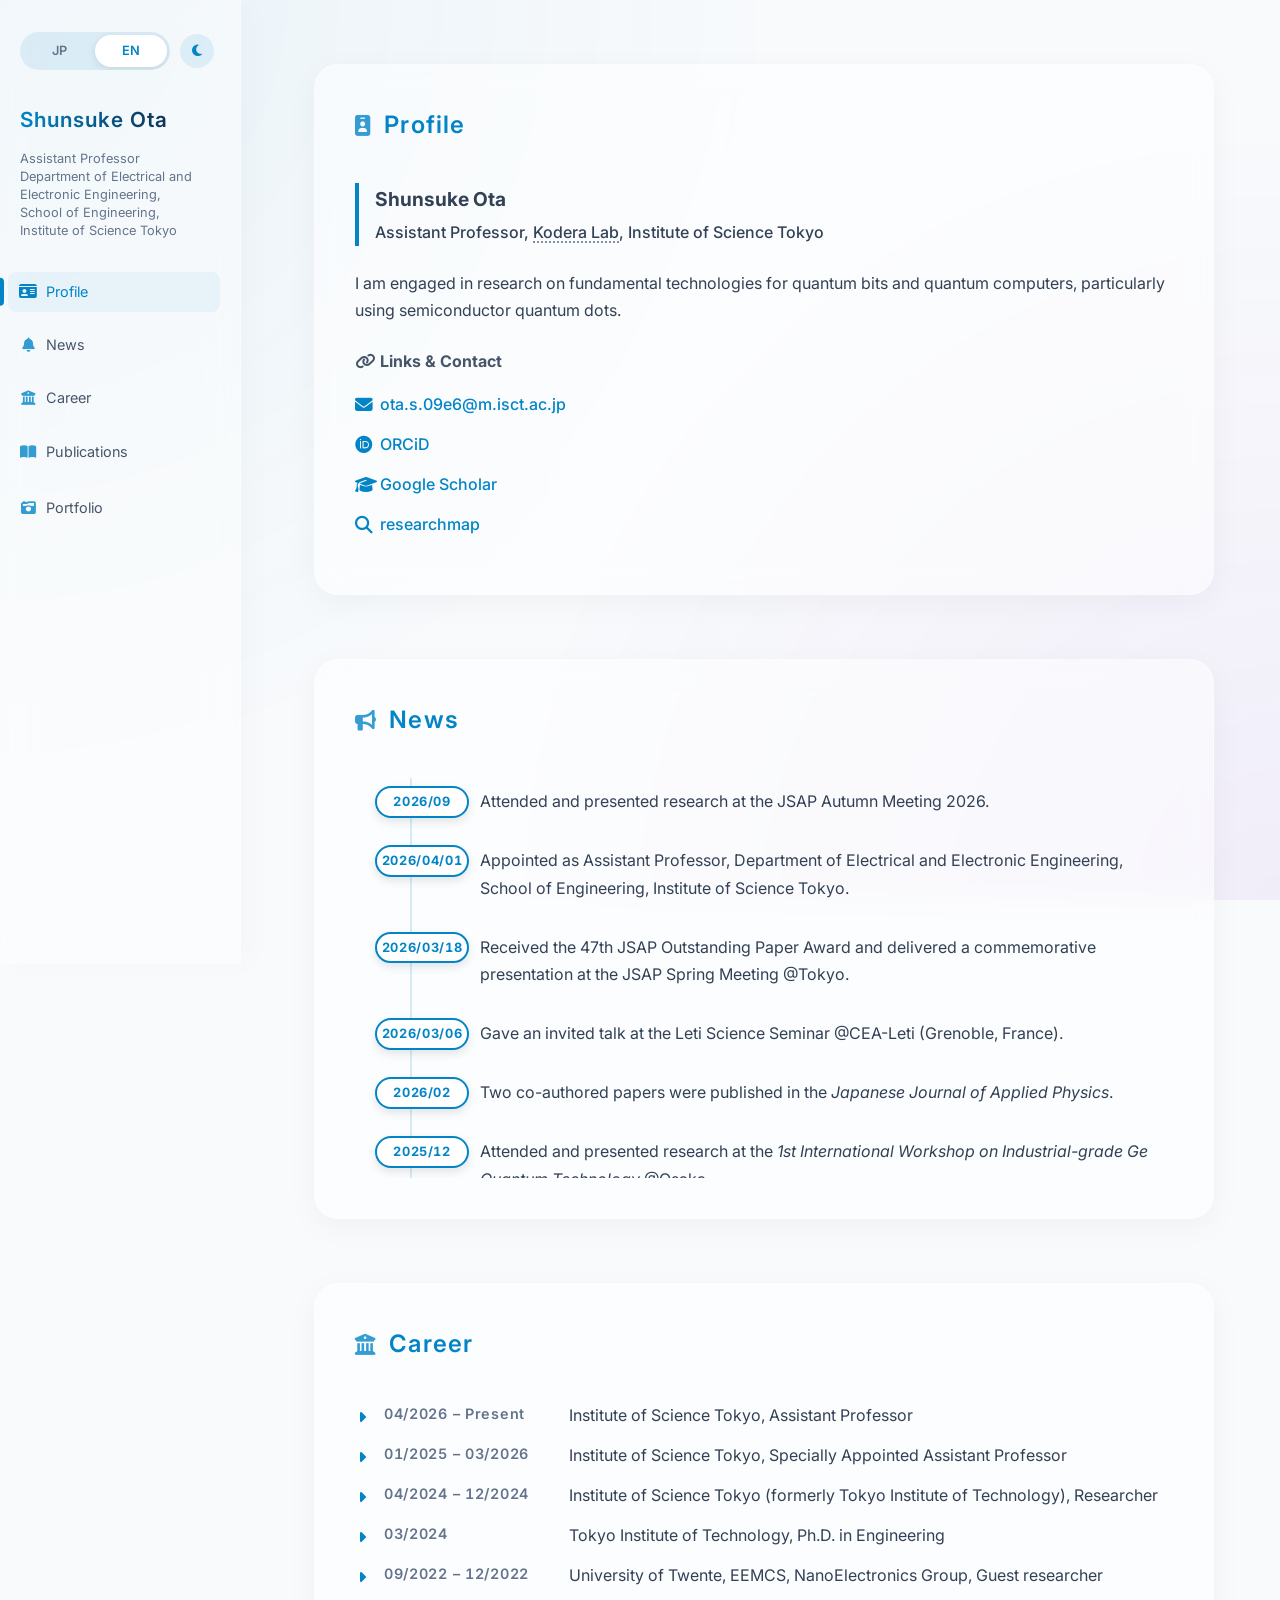
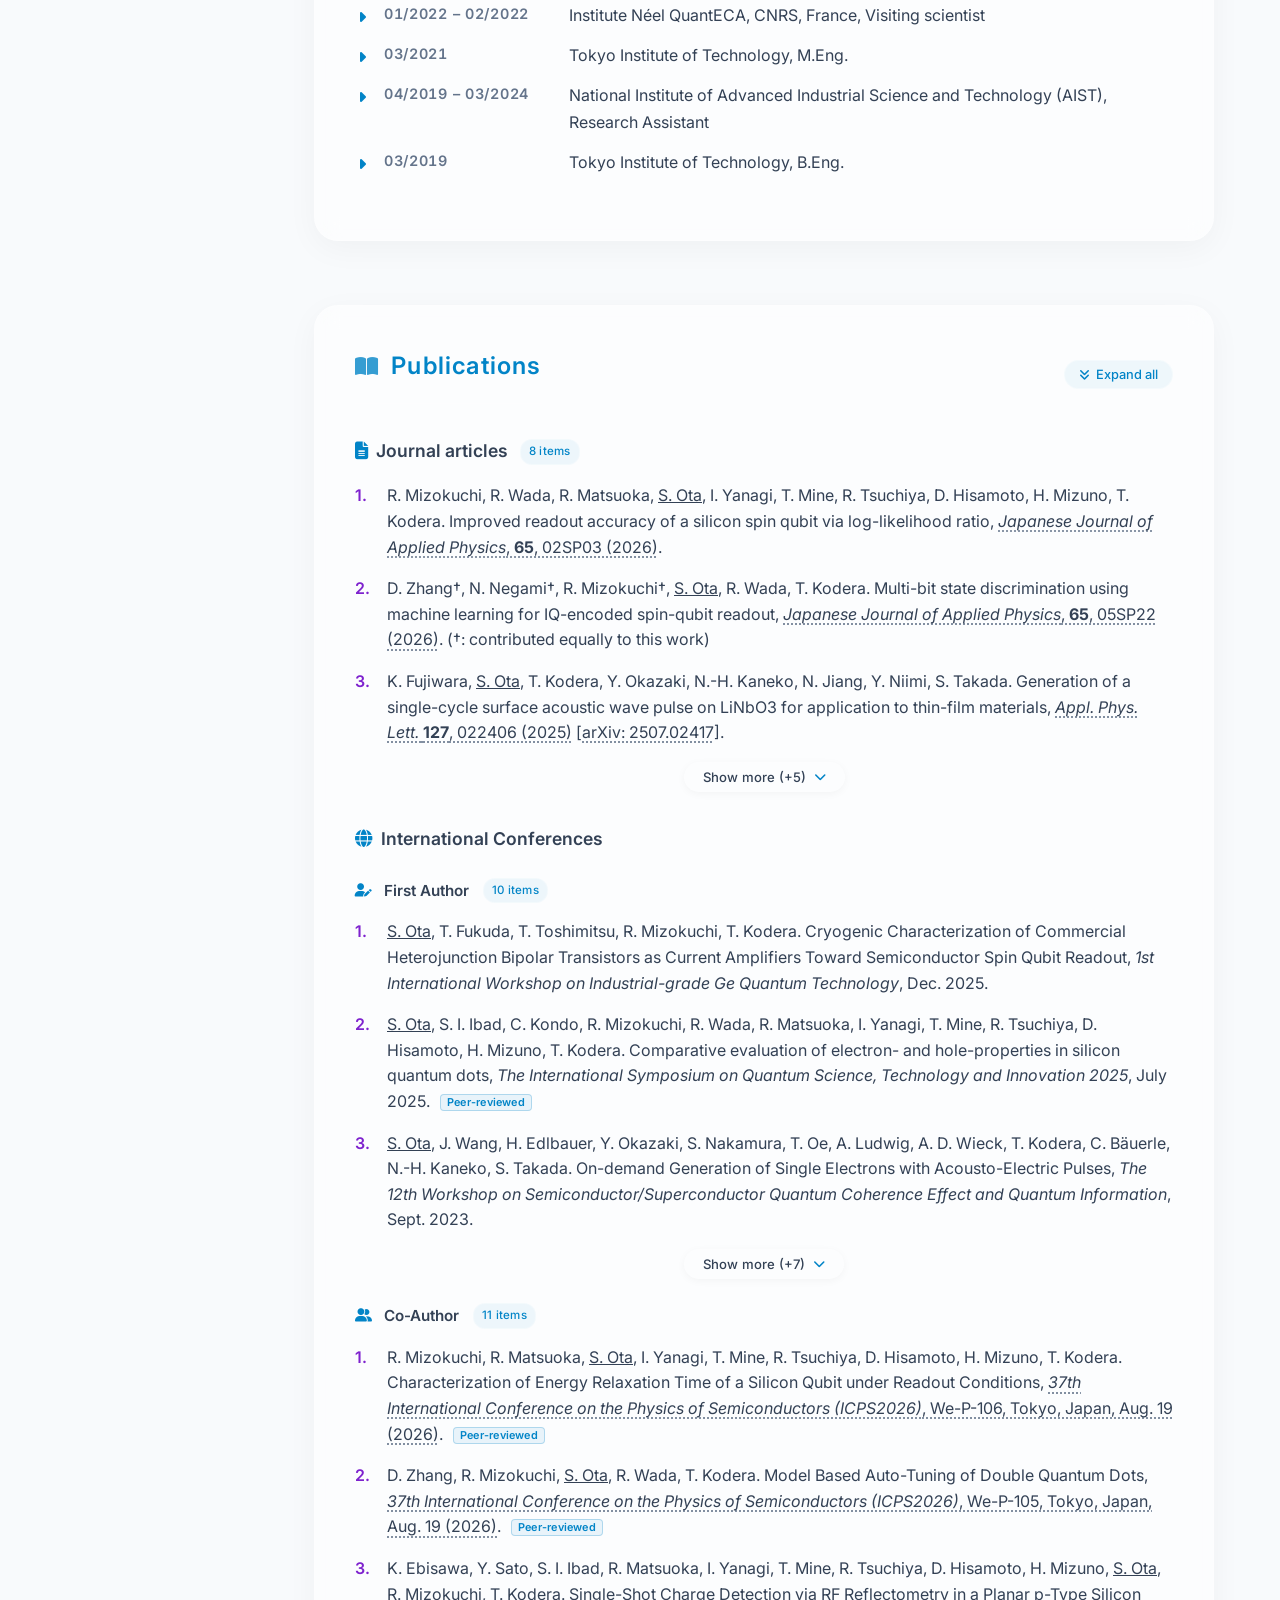
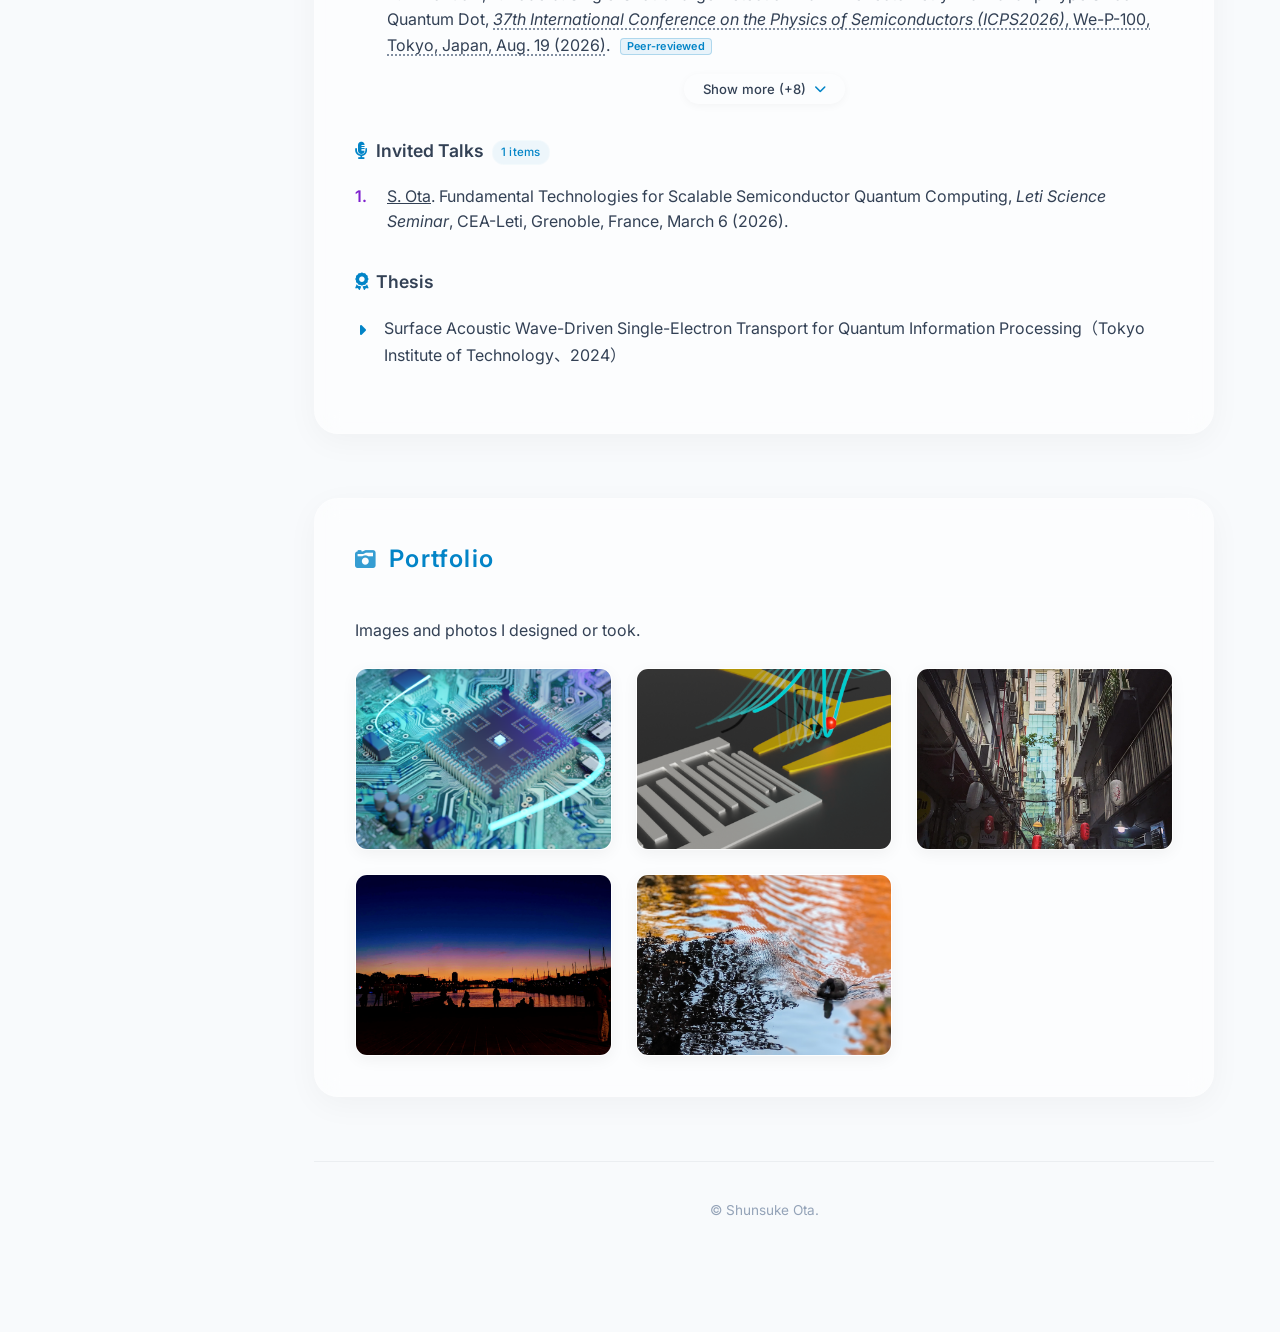
==== commit 2f05bd26: "feat: add collapsible publication lists, item count badges, and back-to-top navigation" ====
--- a/index-en.html
+++ b/index-en.html
@@ -60,7 +60,16 @@
             <li><a href="#profile" class="active"><i class="fas fa-id-card"></i>Profile</a></li>
             <li><a href="#news"><i class="fas fa-bell"></i>News</a></li>
             <li><a href="#career"><i class="fas fa-building-columns"></i>Career</a></li>
-            <li><a href="#publications"><i class="fas fa-book-open"></i>Publications</a></li>
+            <li class="has-sub">
+                <a href="#publications"><i class="fas fa-book-open"></i>Publications</a>
+                <ul class="nav-sub">
+                    <li><a href="#pub-journal">Journals</a></li>
+                    <li><a href="#pub-intl-first">Intl. (First)</a></li>
+                    <li><a href="#pub-intl-co">Intl. (Co-author)</a></li>
+                    <li><a href="#pub-invited">Invited</a></li>
+                    <li><a href="#pub-thesis">Thesis</a></li>
+                </ul>
+            </li>
             <li><a href="#portfolio"><i class="fas fa-camera-retro"></i>Portfolio</a></li>
         </ul>
     </nav>
@@ -154,10 +163,15 @@
         </section>
 
         <section id="publications">
-            <h2><i class="fas fa-book-open"></i>Publications</h2>
-
-
-            <h3 style="color:var(--text-color); font-size:1.1rem; font-weight:600; margin-top:2rem;"><i
+            <div class="section-header-flex">
+                <h2><i class="fas fa-book-open"></i>Publications</h2>
+                <button class="pub-toggle-all-btn" id="pub-toggle-all" title="Expand or collapse all publications">
+                    <i class="fas fa-angles-down"></i>
+                    <span>Expand all</span>
+                </button>
+            </div>
+
+            <h3 id="pub-journal" style="color:var(--text-color); font-size:1.1rem; font-weight:600; margin-top:2rem;"><i
                     class="fas fa-file-lines" style="color:var(--accent-cyan); margin-right:8px;"></i>Journal articles
             </h3>
             <ul class="number-list">
@@ -225,11 +239,11 @@
                 </li>
             </ul>
 
-            <h3 style="color:var(--text-color); font-size:1.1rem; font-weight:600; margin-top:2rem;"><i
+            <h3 id="pub-intl" style="color:var(--text-color); font-size:1.1rem; font-weight:600; margin-top:2rem;"><i
                     class="fas fa-globe" style="color:var(--accent-cyan); margin-right:8px;"></i>International
                 Conferences</h3>
 
-            <h4 class="sub-category-title"><i class="fas fa-user-pen" style="font-size:0.85rem; color:var(--accent-cyan); margin-right:6px;"></i>First Author</h4>
+            <h4 id="pub-intl-first" class="sub-category-title"><i class="fas fa-user-pen" style="font-size:0.85rem; color:var(--accent-cyan); margin-right:6px;"></i>First Author</h4>
             <ul class="number-list">
                 <li><u>S. Ota</u>, T. Fukuda, T. Toshimitsu, R. Mizokuchi, T. Kodera. Cryogenic Characterization of
                     Commercial
@@ -278,7 +292,7 @@
                         Materials (SSDM2019)</em>, E-1-03, Nagoya, Japan, September 3 (2019). <span class="badge-peer">Peer-reviewed</span></li>
             </ul>
 
-            <h4 class="sub-category-title"><i class="fas fa-user-group" style="font-size:0.85rem; color:var(--accent-cyan); margin-right:6px;"></i>Co-Author</h4>
+            <h4 id="pub-intl-co" class="sub-category-title"><i class="fas fa-user-group" style="font-size:0.85rem; color:var(--accent-cyan); margin-right:6px;"></i>Co-Author</h4>
             <ul class="number-list">
                 <li>R. Mizokuchi, R. Matsuoka, <u>S. Ota</u>, I. Yanagi, T. Mine, R. Tsuchiya, D. Hisamoto, H. Mizuno, T. Kodera.
                     Characterization of Energy Relaxation Time of a Silicon Qubit under Readout Conditions, <a
@@ -325,7 +339,7 @@
 
 
 
-            <h3 style="color:var(--text-color); font-size:1.1rem; font-weight:600; margin-top:2rem;"><i
+            <h3 id="pub-invited" style="color:var(--text-color); font-size:1.1rem; font-weight:600; margin-top:2rem;"><i
                     class="fas fa-microphone-lines" style="color:var(--accent-cyan); margin-right:8px;"></i>Invited
                 Talks</h3>
             <ul class="number-list">
@@ -333,7 +347,7 @@
                         Science Seminar</em>, CEA-Leti, Grenoble, France, March 6 (2026).</li>
             </ul>
 
-            <h3 style="color:var(--text-color); font-size:1.1rem; font-weight:600; margin-top:2rem;"><i
+            <h3 id="pub-thesis" style="color:var(--text-color); font-size:1.1rem; font-weight:600; margin-top:2rem;"><i
                     class="fas fa-award" style="color:var(--accent-cyan); margin-right:8px;"></i>Thesis</h3>
             <ul class="indent-list arrow-list">
                 <li>Surface Acoustic Wave-Driven Single-Electron Transport for Quantum Information
@@ -391,97 +405,6 @@
         <div class="lightbox-caption"></div>
     </div>
 
-    <script>
-        // スクロール検知でトップに戻るボタンを表示・非表示
-        window.addEventListener('scroll', function () {
-            var backToTop = document.getElementById('back-to-top');
-            if (window.scrollY > 300) {
-                backToTop.classList.add('show');
-            } else {
-                backToTop.classList.remove('show');
-            }
-        });
-
-        // スムーズスクロール
-        document.getElementById('back-to-top').addEventListener('click', function (e) {
-            e.preventDefault();
-            window.scrollTo({
-                top: 0,
-                behavior: 'smooth'
-            });
-        });
-
-        // スクロールスパイ（アクティブメニューのハイライト）
-        document.addEventListener('DOMContentLoaded', function () {
-            const sections = document.querySelectorAll('main section');
-            const navLinks = document.querySelectorAll('nav ul li a');
-
-            // 画面中央付近を監視の基準とする設定
-            const observerOptions = {
-                root: null,
-                rootMargin: '-30% 0px -50% 0px',
-                threshold: 0
-            };
-
-            const observer = new IntersectionObserver(function (entries) {
-                entries.forEach(entry => {
-                    if (entry.isIntersecting) {
-                        const activeId = entry.target.getAttribute('id');
-
-                        // まずすべてのリンクから active を外す
-                        navLinks.forEach(link => link.classList.remove('active'));
-
-                        // 今見えているセクションのリンクに active を付ける
-                        const activeLink = document.querySelector(`nav ul li a[href="#${activeId}"]`);
-                        if (activeLink) {
-                            activeLink.classList.add('active');
-                        }
-                    }
-                });
-            }, observerOptions);
-
-            sections.forEach(section => {
-                observer.observe(section);
-            });
-
-            // --- ポートフォリオのライトボックス（画像拡大）機能 ---
-            const lightbox = document.getElementById('lightbox');
-            const lightboxImg = lightbox.querySelector('img');
-            const lightboxCaption = lightbox.querySelector('.lightbox-caption');
-            const portfolioImages = document.querySelectorAll('.portfolio-item img');
-
-            portfolioImages.forEach(img => {
-                img.addEventListener('click', function (e) {
-                    e.stopPropagation(); // 他のクリックイベントを防ぐ
-                    lightboxImg.src = this.src;
-
-                    // クリックした画像の兄弟要素（.portfolio-caption）からテキストを取得
-                    const captionEl = this.nextElementSibling;
-                    if (captionEl && captionEl.classList.contains('portfolio-caption')) {
-                        lightboxCaption.textContent = captionEl.textContent;
-                    } else {
-                        lightboxCaption.textContent = '';
-                    }
-
-                    lightbox.classList.add('show');
-                });
-            });
-
-            // どこかをクリックしたら閉じる（オーバーレイなど）
-            document.addEventListener('click', function (e) {
-                if (lightbox.classList.contains('show')) {
-                    lightbox.classList.remove('show');
-                }
-            });
-
-            // ライトボックス内の画像からカーソルが離れても閉じる
-            lightboxImg.addEventListener('mouseleave', function () {
-                if (lightbox.classList.contains('show')) {
-                    lightbox.classList.remove('show');
-                }
-            });
-        });
-    </script>
     <script src="index.js"></script>
 </body>
 
--- a/index.css
+++ b/index.css
@@ -736,4 +736,182 @@
     .timeline-list .date {
         left: 0;
     }
-}
+
+    /* モバイル表示時はサイドバーのサブメニューを非表示 */
+    .nav-sub {
+        display: none !important;
+    }
+}
+
+/* ==========================================================================
+   動的サブメニュー（左ナビゲーション）
+   ========================================================================== */
+.nav-sub {
+    list-style: none;
+    padding: 0;
+    margin: 0.2rem 0 0.5rem 0.6rem;
+    border-left: 2px solid var(--glass-border);
+    max-height: 0;
+    opacity: 0;
+    overflow: hidden;
+    pointer-events: none;
+    transform-origin: top;
+    transition: max-height 0.4s cubic-bezier(0.4, 0, 0.2, 1), opacity 0.3s ease, margin 0.3s ease;
+}
+
+/* セクション表示中、またはホバー時にサブメニューを展開 */
+.has-sub.open .nav-sub,
+.has-sub:hover .nav-sub {
+    max-height: 380px;
+    opacity: 1;
+    pointer-events: auto;
+    margin-top: 0.4rem;
+    margin-bottom: 0.8rem;
+}
+
+.nav-sub li {
+    margin-bottom: 0.2rem;
+}
+
+.nav-sub li a {
+    font-size: 0.78rem;
+    padding: 4px 8px 4px 12px;
+    margin-left: 0;
+    color: var(--text-muted);
+    border-radius: 6px;
+    display: block;
+    white-space: nowrap;
+    overflow: hidden;
+    text-overflow: ellipsis;
+    transition: all 0.25s ease;
+}
+
+.nav-sub li a::before {
+    display: none !important;
+}
+
+.nav-sub li a:hover {
+    color: var(--accent-cyan);
+    background: var(--nav-item-hover-bg);
+    transform: translateX(3px);
+}
+
+.nav-sub li a.sub-active {
+    color: var(--accent-cyan);
+    font-weight: 600;
+    background: var(--nav-item-hover-bg);
+}
+
+/* ==========================================================================
+   研究業績：件数バッジ & 一括開閉ボタン
+   ========================================================================== */
+.section-header-flex {
+    display: flex;
+    justify-content: space-between;
+    align-items: center;
+    flex-wrap: wrap;
+    gap: 0.75rem;
+    margin-bottom: 1.5rem;
+}
+
+.section-header-flex h2 {
+    margin-bottom: 0;
+}
+
+.pub-toggle-all-btn {
+    display: inline-flex;
+    align-items: center;
+    gap: 6px;
+    padding: 6px 14px;
+    font-size: 0.8rem;
+    font-weight: 500;
+    font-family: inherit;
+    color: var(--accent-cyan);
+    background: var(--nav-item-hover-bg);
+    border: 1px solid var(--glass-border);
+    border-radius: 20px;
+    cursor: pointer;
+    transition: all 0.25s ease;
+    backdrop-filter: blur(8px);
+}
+
+.pub-toggle-all-btn:hover {
+    background: var(--accent-cyan);
+    color: #ffffff;
+    transform: translateY(-1px);
+    box-shadow: 0 4px 12px rgba(2, 132, 199, 0.25);
+}
+
+.pub-toggle-all-btn i {
+    font-size: 0.75rem;
+    transition: transform 0.3s ease;
+}
+
+.pub-count-badge {
+    display: inline-block;
+    vertical-align: middle;
+    font-size: 0.72rem;
+    font-weight: 500;
+    padding: 2px 8px;
+    margin-left: 8px;
+    border-radius: 12px;
+    color: var(--accent-cyan);
+    background: var(--nav-item-hover-bg);
+    border: 1px solid var(--glass-border);
+    letter-spacing: 0.02em;
+}
+
+/* ==========================================================================
+   業績リスト折りたたみ＆展開UI
+   ========================================================================== */
+.pub-collapsed-item {
+    display: none !important;
+}
+
+.pub-expand-wrapper {
+    display: flex;
+    justify-content: center;
+    margin-top: 0.8rem;
+    margin-bottom: 1.5rem;
+}
+
+.pub-expand-btn {
+    display: inline-flex;
+    align-items: center;
+    gap: 8px;
+    padding: 6px 18px;
+    font-size: 0.82rem;
+    font-weight: 500;
+    font-family: inherit;
+    color: var(--text-secondary);
+    background: var(--card-bg);
+    border: 1px dashed var(--glass-border);
+    border-radius: 20px;
+    cursor: pointer;
+    transition: all 0.3s cubic-bezier(0.4, 0, 0.2, 1);
+    box-shadow: 0 2px 8px rgba(0, 0, 0, 0.04);
+}
+
+.pub-expand-btn:hover {
+    color: var(--accent-cyan);
+    border-color: var(--accent-cyan);
+    border-style: solid;
+    transform: translateY(-2px);
+    box-shadow: 0 4px 14px rgba(2, 132, 199, 0.15);
+}
+
+.pub-expand-btn i {
+    font-size: 0.75rem;
+    color: var(--accent-cyan);
+    transition: transform 0.3s cubic-bezier(0.4, 0, 0.2, 1);
+}
+
+.pub-expand-btn.is-expanded i {
+    transform: rotate(180deg);
+}
+
+/* スムーズスクロール用のマージントップ補正 */
+h3[id^="pub-"],
+h4[id^="pub-"] {
+    scroll-margin-top: 2rem;
+}
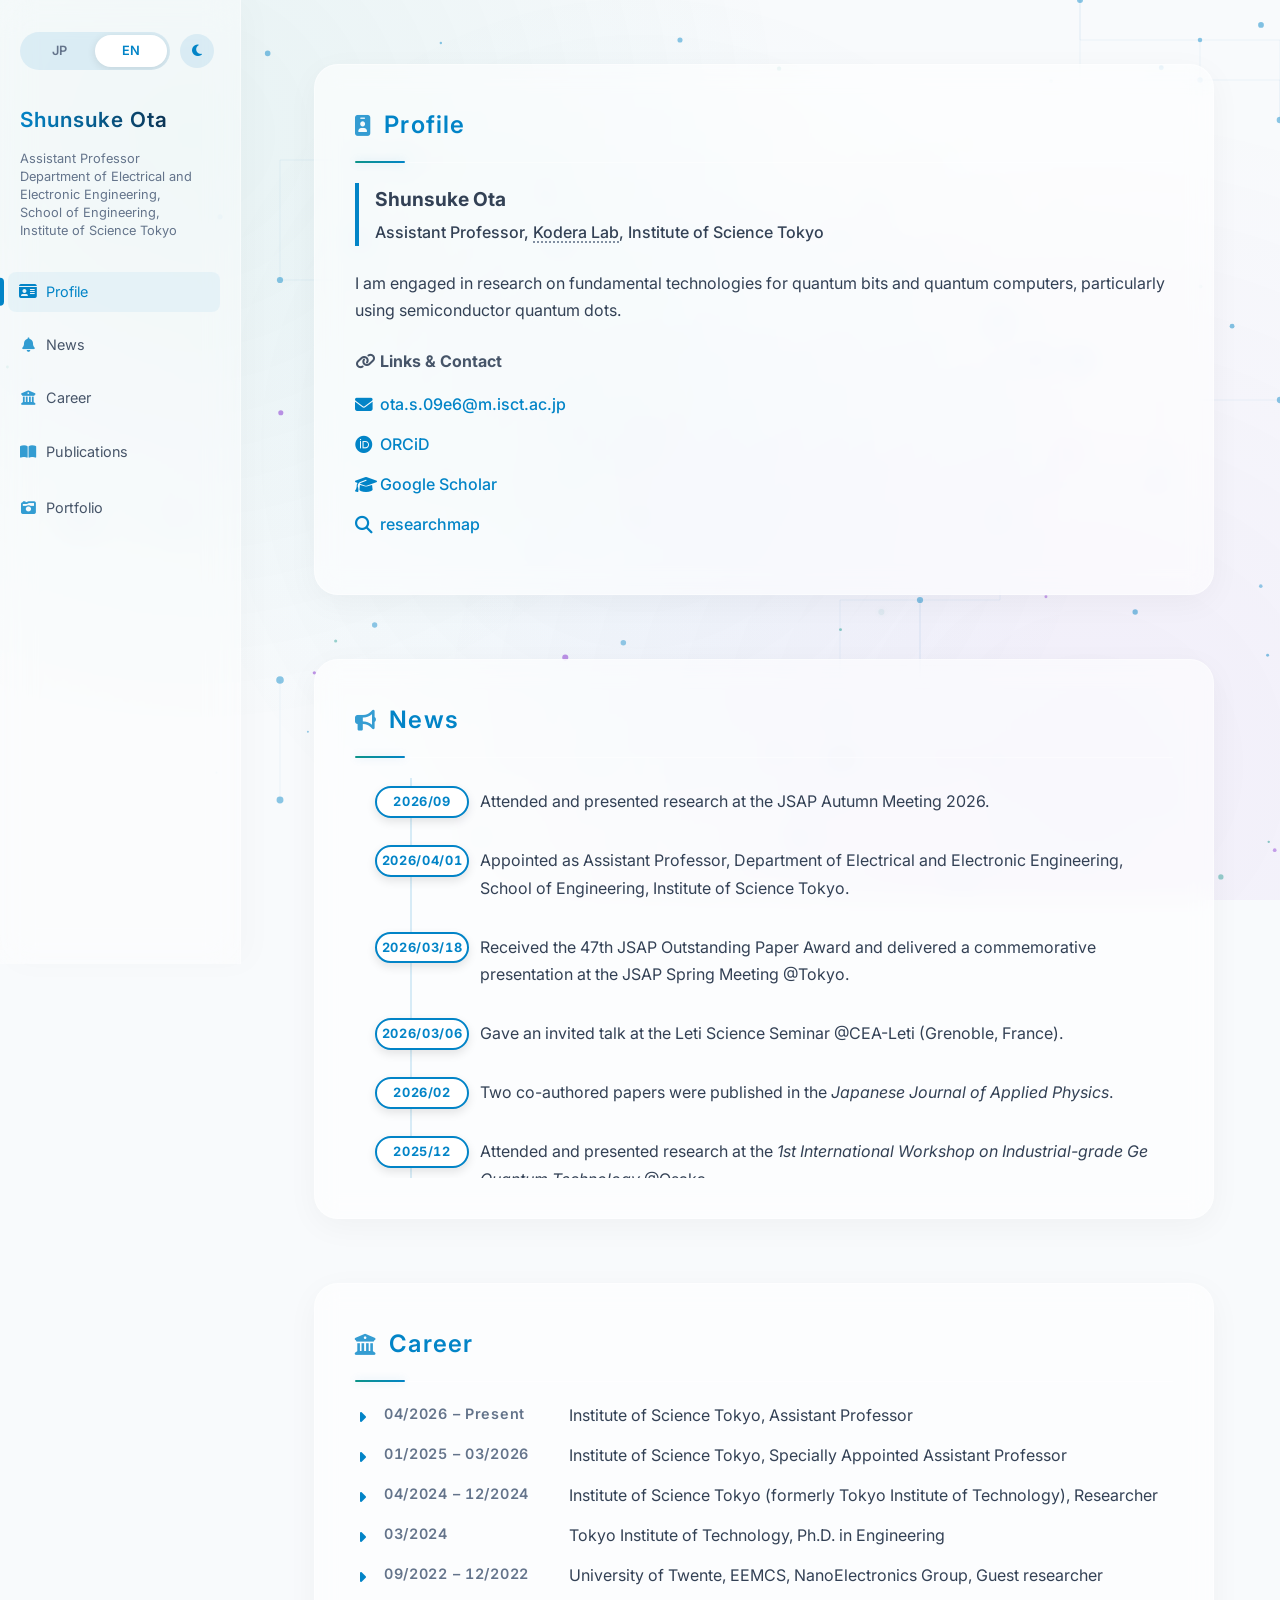
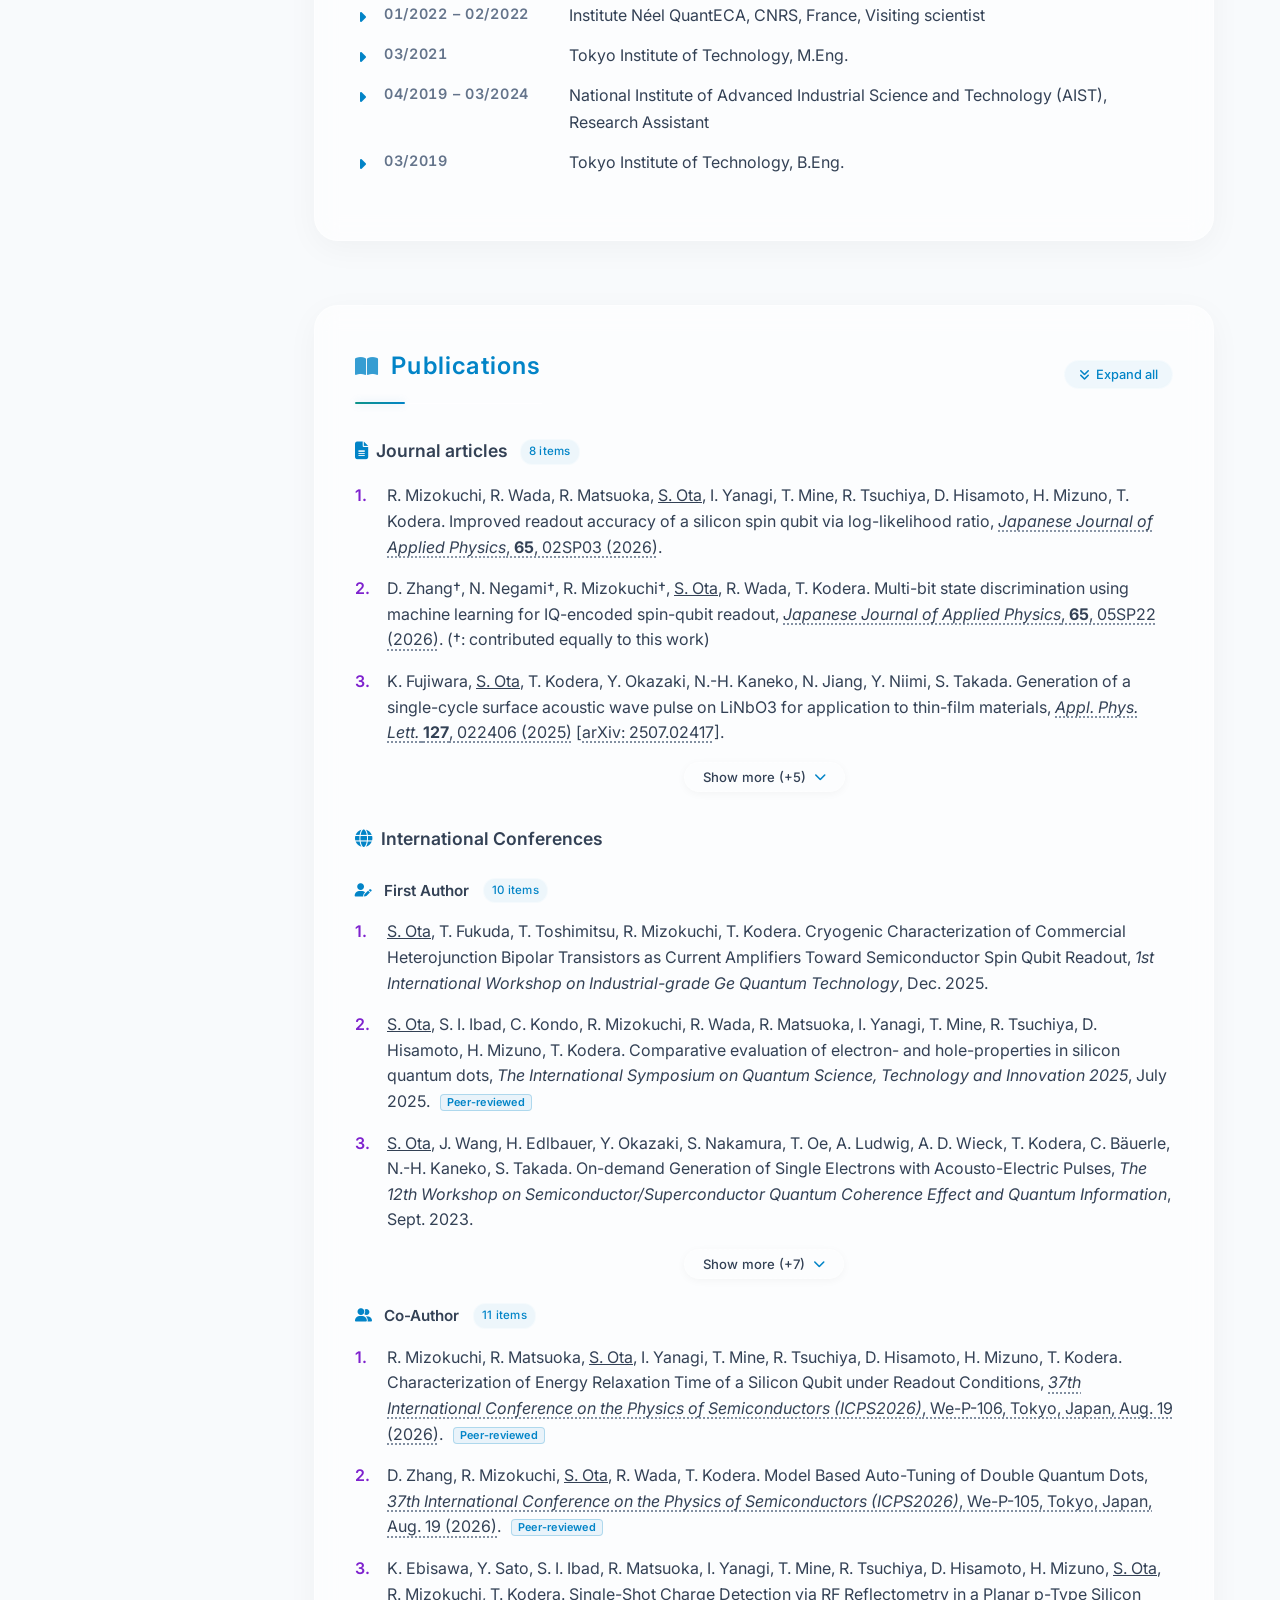
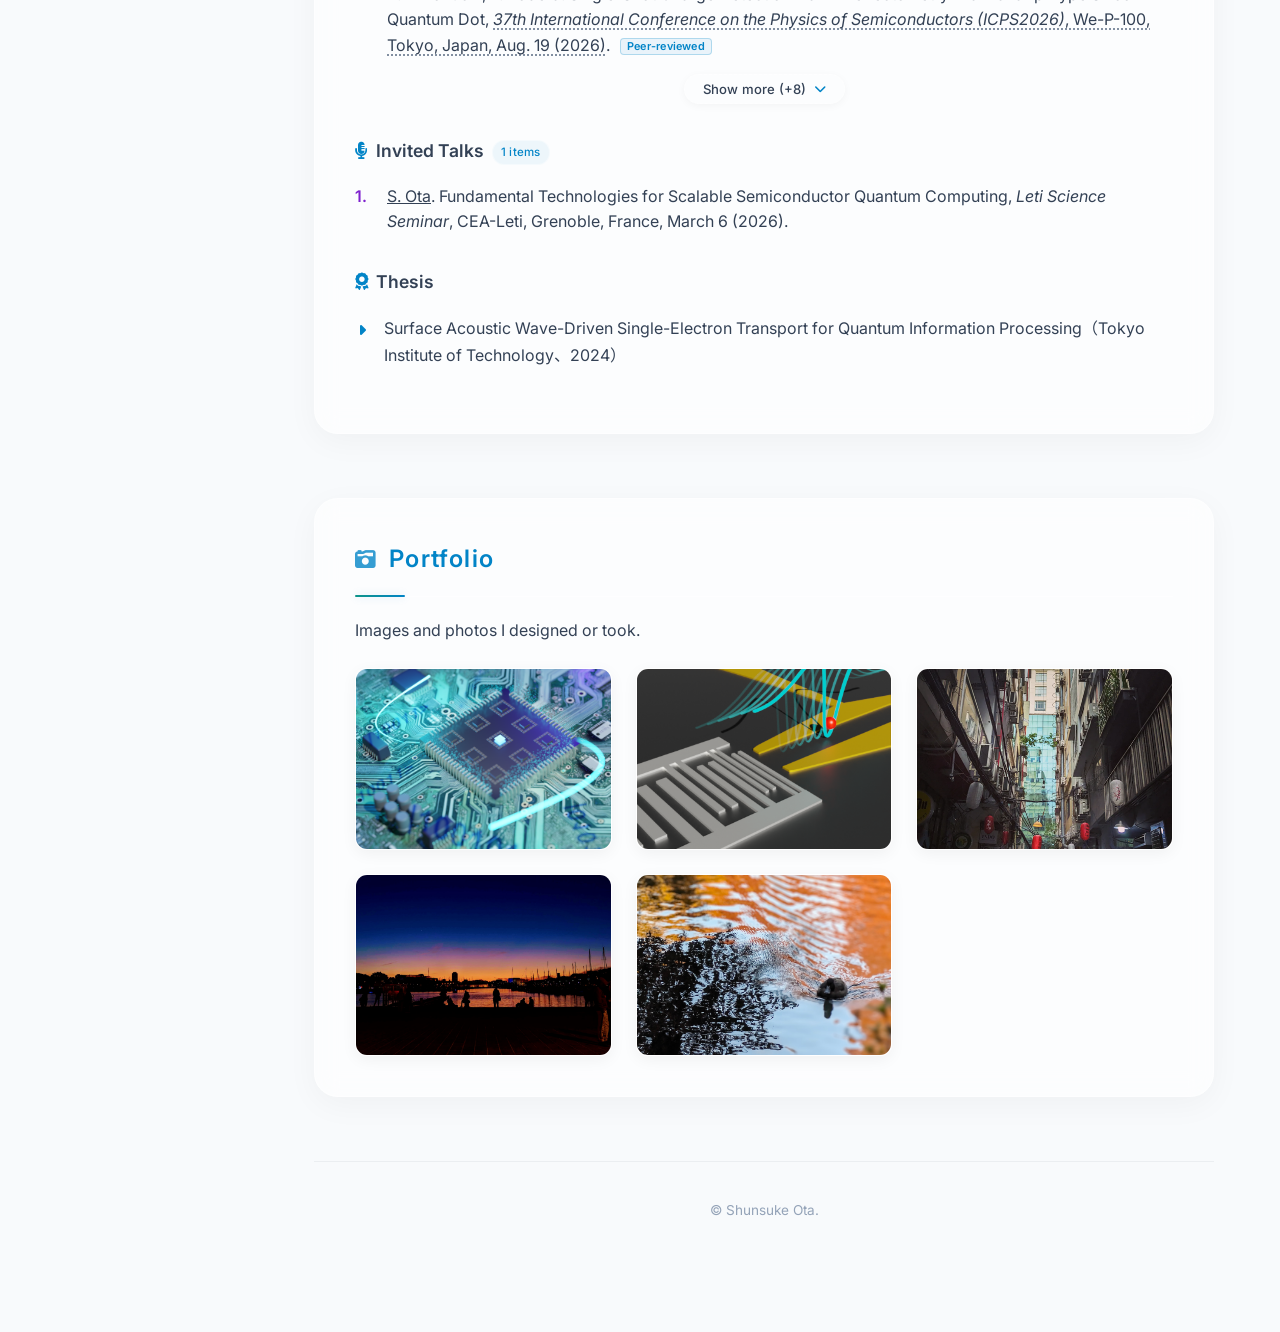
==== commit 76ad5cc4: "feat: add circuit progress indicator and quantum canvas animation effects" ====
--- a/index-en.html
+++ b/index-en.html
@@ -40,8 +40,10 @@
 </head>
 
 <body>
-
-    <div class="quantum-bg"></div>
+    <div id="circuit-progress"></div>
+    <div class="quantum-bg">
+        <canvas id="quantum-canvas"></canvas>
+    </div>
 
     <nav>
         <div class="nav-top-buttons">
--- a/index.css
+++ b/index.css
@@ -7,10 +7,14 @@
     --text-muted: #64748b;
     --accent-cyan: #0284c7;
     --accent-purple: #7e22ce;
+    --chip-emerald: #0d9488;
+    --chip-glow: rgba(2, 132, 199, 0.2);
+    --circuit-line: rgba(2, 132, 199, 0.1);
+    --circuit-pulse: #0284c7;
     
     /* UI Elements */
-    --glass-bg: rgba(255, 255, 255, 0.5);
-    --glass-border: rgba(255, 255, 255, 0.3);
+    --glass-bg: rgba(255, 255, 255, 0.6);
+    --glass-border: rgba(255, 255, 255, 0.4);
     --card-shadow: 0 8px 32px rgba(0, 0, 0, 0.04);
     --nav-bg: rgba(255, 255, 255, 0.4);
     --nav-item-color: #475569;
@@ -21,21 +25,25 @@
 
 /* Dark Theme Overrides */
 [data-theme='dark'] {
-    --bg-color: #0b0f1a;
+    --bg-color: #080c14;
     --text-primary: #f1f5f9;
     --text-secondary: #e2e8f0;
     --text-muted: #94a3b8;
-    --accent-cyan: #38bdf8;
-    --accent-purple: #c084fc;
+    --accent-cyan: #00e5ff;
+    --accent-purple: #a855f7;
+    --chip-emerald: #10b981;
+    --chip-glow: rgba(0, 229, 255, 0.28);
+    --circuit-line: rgba(0, 229, 255, 0.12);
+    --circuit-pulse: #00f0ff;
     
-    --glass-bg: rgba(15, 23, 42, 0.5);
-    --glass-border: rgba(255, 255, 255, 0.08);
-    --card-shadow: 0 8px 32px rgba(0, 0, 0, 0.25);
-    --nav-bg: rgba(15, 23, 42, 0.6);
+    --glass-bg: rgba(11, 17, 32, 0.65);
+    --glass-border: rgba(0, 229, 255, 0.12);
+    --card-shadow: 0 8px 32px rgba(0, 0, 0, 0.35);
+    --nav-bg: rgba(8, 12, 20, 0.7);
     --nav-item-color: #cbd5e1;
-    --nav-item-hover-bg: rgba(56, 189, 248, 0.1);
-    --timeline-line: rgba(56, 189, 248, 0.2);
-    --timeline-bg: #1e293b;
+    --nav-item-hover-bg: rgba(0, 229, 255, 0.08);
+    --timeline-line: rgba(0, 229, 255, 0.2);
+    --timeline-bg: #0f172a;
 }
 
 body {
@@ -51,7 +59,7 @@
     transition: background-color 0.4s ease, color 0.4s ease;
 }
 
-/* 背景: 静的なグラデーション */
+/* 背景: 半導体回路と量子の動的キャンバス */
 .quantum-bg {
     position: fixed;
     top: 0;
@@ -60,9 +68,27 @@
     height: 100vh;
     z-index: -1;
     overflow: hidden;
+    pointer-events: none;
     background-color: var(--bg-color);
-    background: radial-gradient(circle at 0% 0%, rgba(2, 132, 199, 0.06) 0%, transparent 50%),
-                radial-gradient(circle at 100% 100%, rgba(126, 34, 206, 0.06) 0%, transparent 50%);
+    background: radial-gradient(circle at 15% 15%, rgba(13, 148, 136, 0.07) 0%, transparent 45%),
+                radial-gradient(circle at 85% 85%, rgba(126, 34, 206, 0.06) 0%, transparent 50%),
+                radial-gradient(circle at 50% 50%, rgba(2, 132, 199, 0.05) 0%, transparent 60%);
+}
+
+[data-theme='dark'] .quantum-bg {
+    background: radial-gradient(circle at 10% 20%, rgba(16, 185, 129, 0.12) 0%, transparent 50%),
+                radial-gradient(circle at 90% 80%, rgba(168, 85, 247, 0.1) 0%, transparent 50%),
+                radial-gradient(circle at 50% 40%, rgba(0, 229, 255, 0.08) 0%, transparent 60%);
+}
+
+#quantum-canvas {
+    position: absolute;
+    top: 0;
+    left: 0;
+    width: 100%;
+    height: 100%;
+    display: block;
+    pointer-events: none;
 }
 
 /* サイドバー: グラスモフィズム */
@@ -277,12 +303,13 @@
 }
 
 section:hover {
-    transform: translateY(-5px);
-    border-color: rgba(2, 132, 199, 0.3);
-    box-shadow: 0 20px 40px rgba(0, 0, 0, 0.1);
+    transform: translateY(-4px);
+    border-color: var(--accent-cyan);
+    box-shadow: 0 16px 36px var(--chip-glow);
 }
 
 h2 {
+    position: relative;
     border-bottom: 1px solid var(--glass-border);
     padding-bottom: 1rem;
     font-weight: 600;
@@ -292,6 +319,24 @@
     margin-top: 0;
     display: flex;
     align-items: center;
+}
+
+/* 半導体配線・シグナルラインのアクセント */
+h2::after {
+    content: '';
+    position: absolute;
+    bottom: -1px;
+    left: 0;
+    width: 50px;
+    height: 2px;
+    background: linear-gradient(90deg, var(--chip-emerald), var(--accent-cyan));
+    box-shadow: 0 0 8px var(--chip-glow);
+    border-radius: 2px;
+    transition: width 0.4s ease;
+}
+
+section:hover h2::after {
+    width: 120px;
 }
 
 h2 i {
@@ -523,9 +568,23 @@
 }
 
 .portfolio-item:hover {
-    transform: scale(1.03);
-    box-shadow: 0 12px 30px rgba(0, 0, 0, 0.15);
+    transform: translateY(-4px) scale(1.02);
+    box-shadow: 0 14px 30px var(--chip-glow);
     border-color: var(--accent-cyan);
+}
+
+/* サイト最上部の回路シグナル光条（スクロールプログレス） */
+#circuit-progress {
+    position: fixed;
+    top: 0;
+    left: 0;
+    height: 2.5px;
+    width: 0%;
+    background: linear-gradient(90deg, var(--chip-emerald), var(--accent-cyan), var(--accent-purple));
+    box-shadow: 0 0 10px var(--accent-cyan), 0 0 4px var(--chip-emerald);
+    z-index: 9999;
+    pointer-events: none;
+    transition: width 0.1s cubic-bezier(0.25, 1, 0.5, 1);
 }
 
 .portfolio-item img {
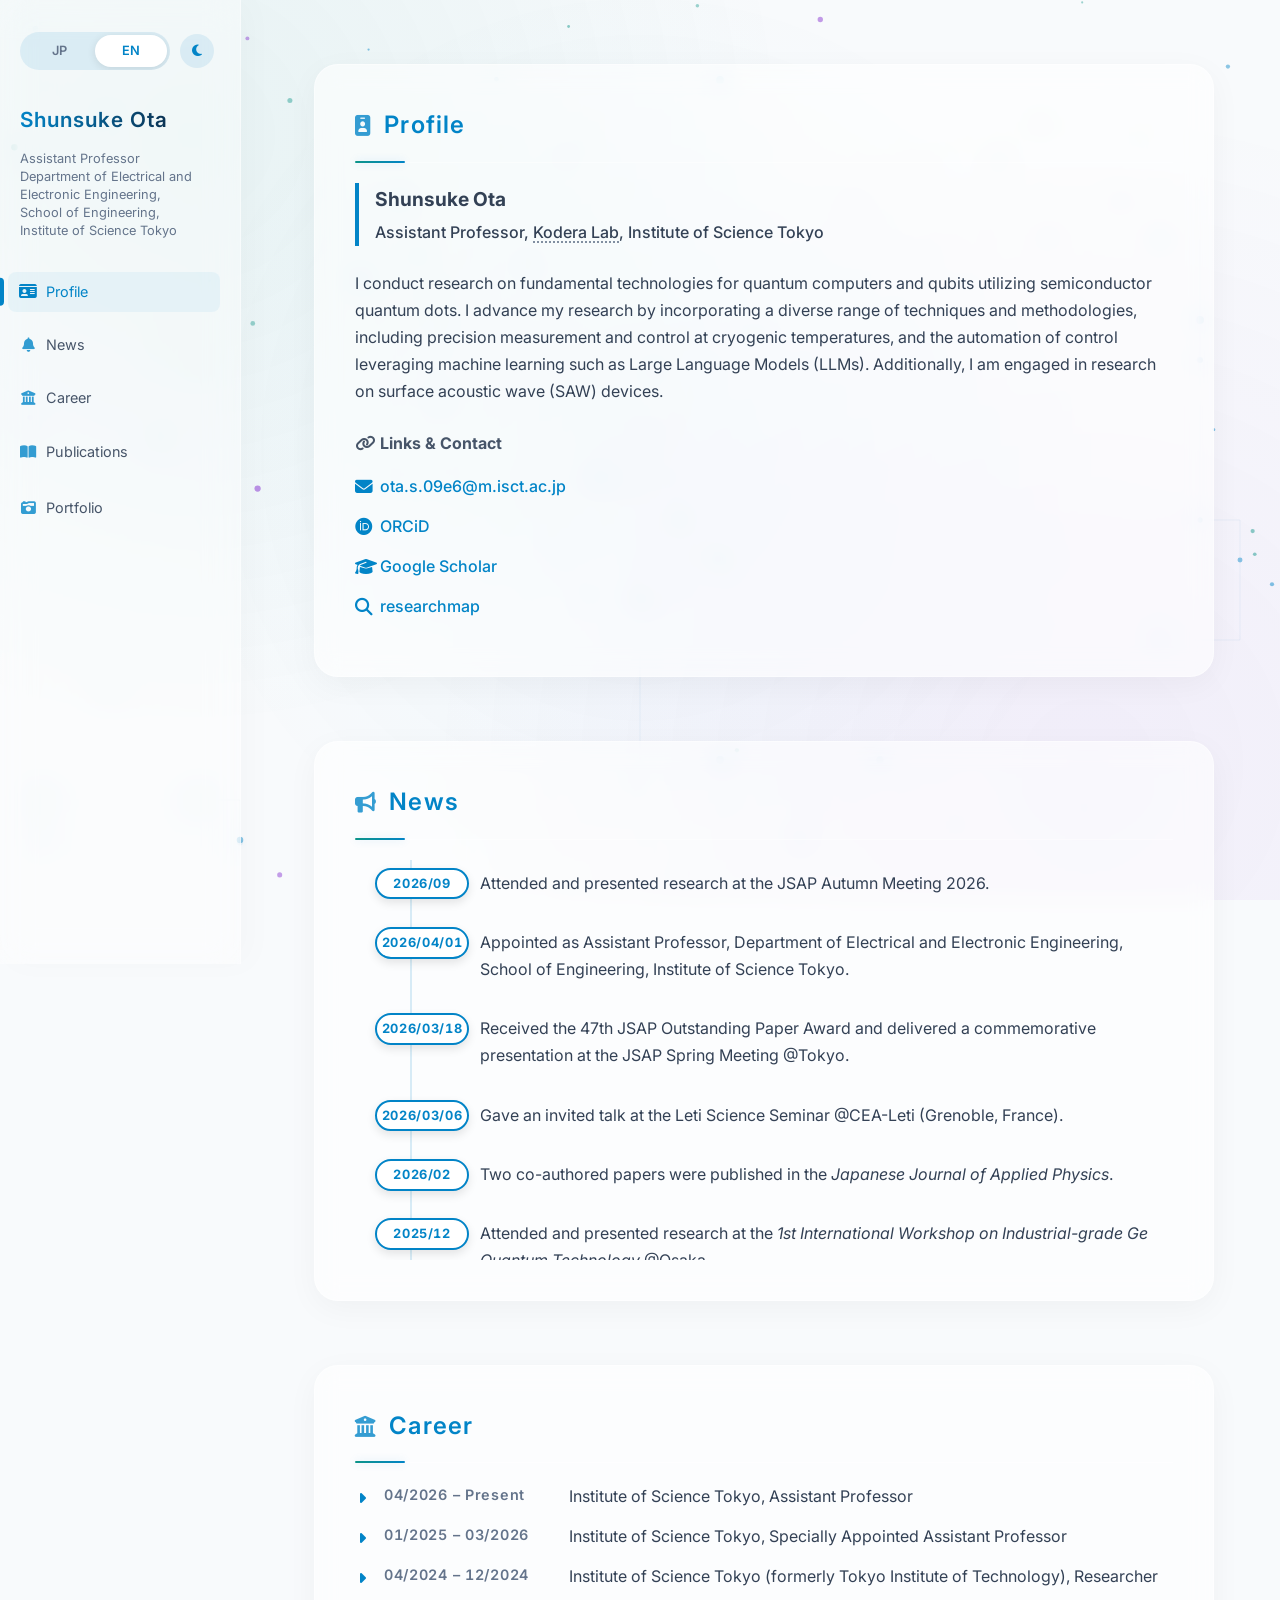
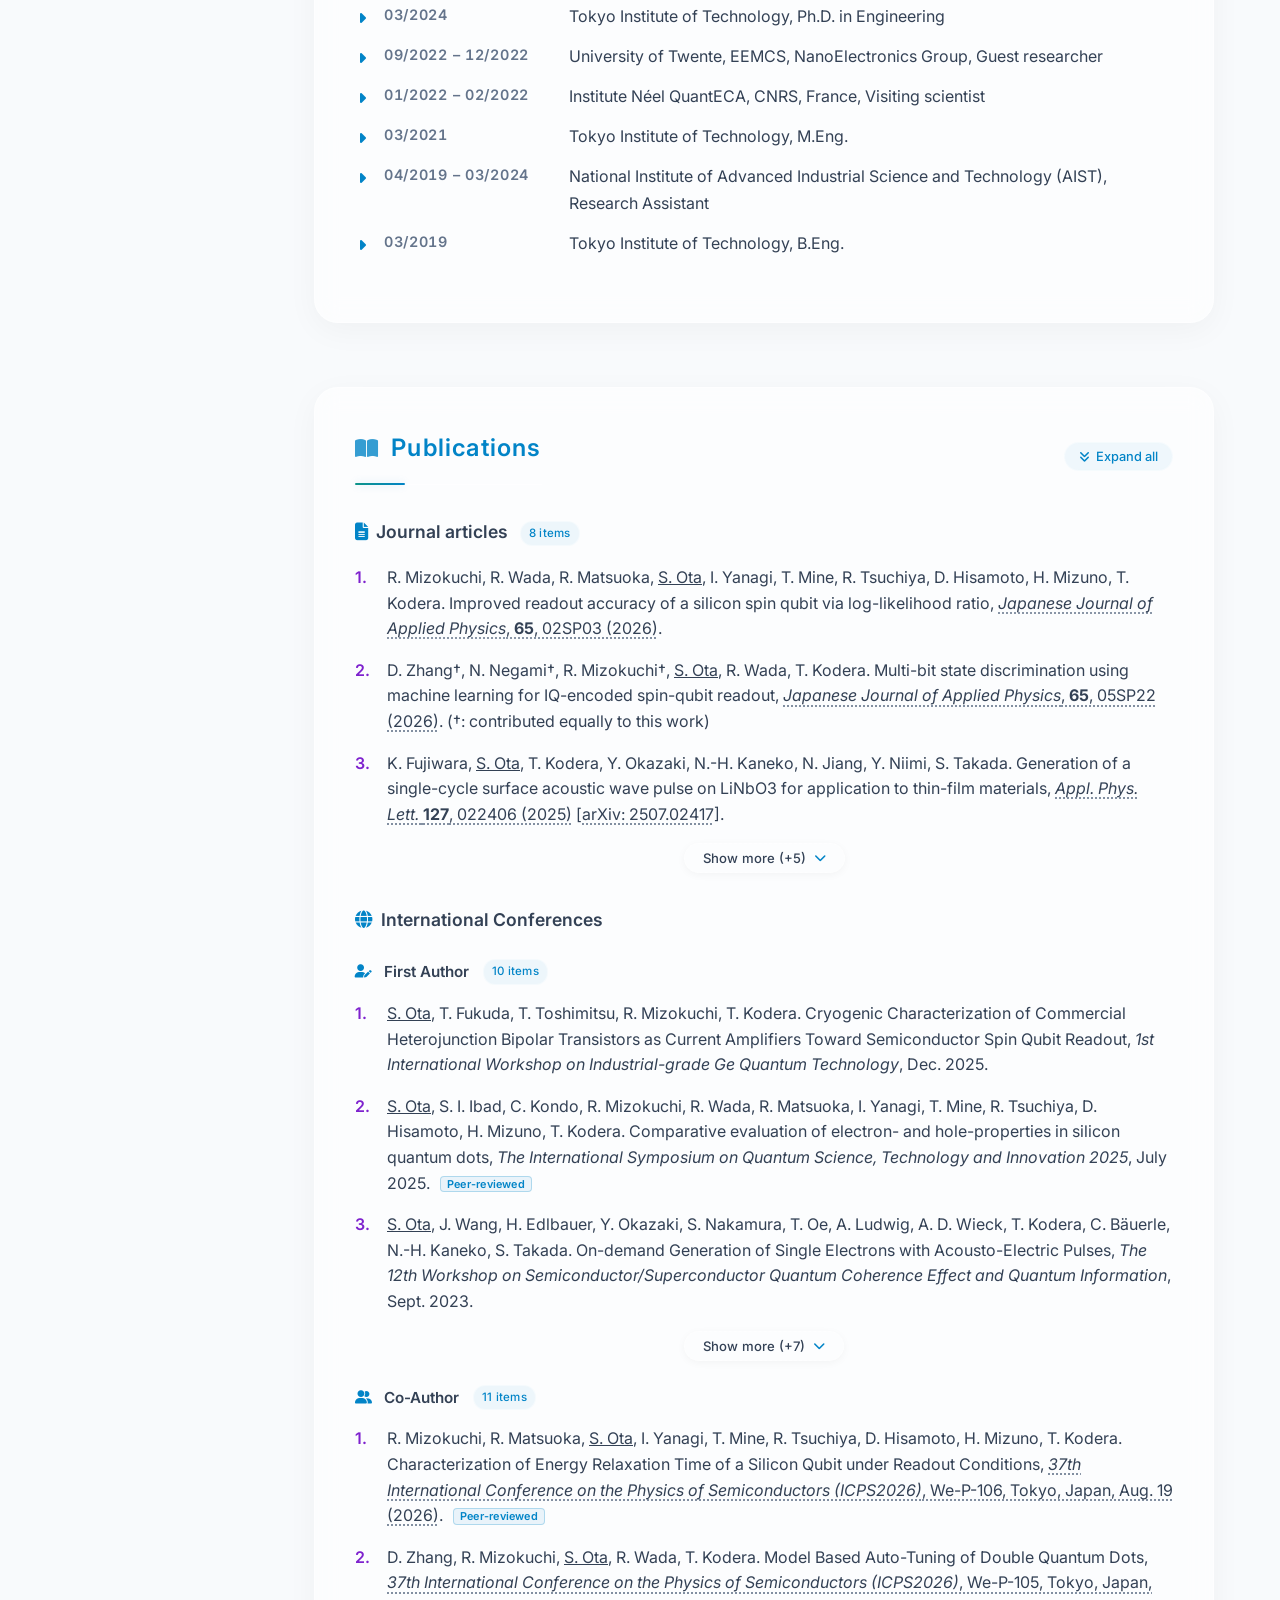
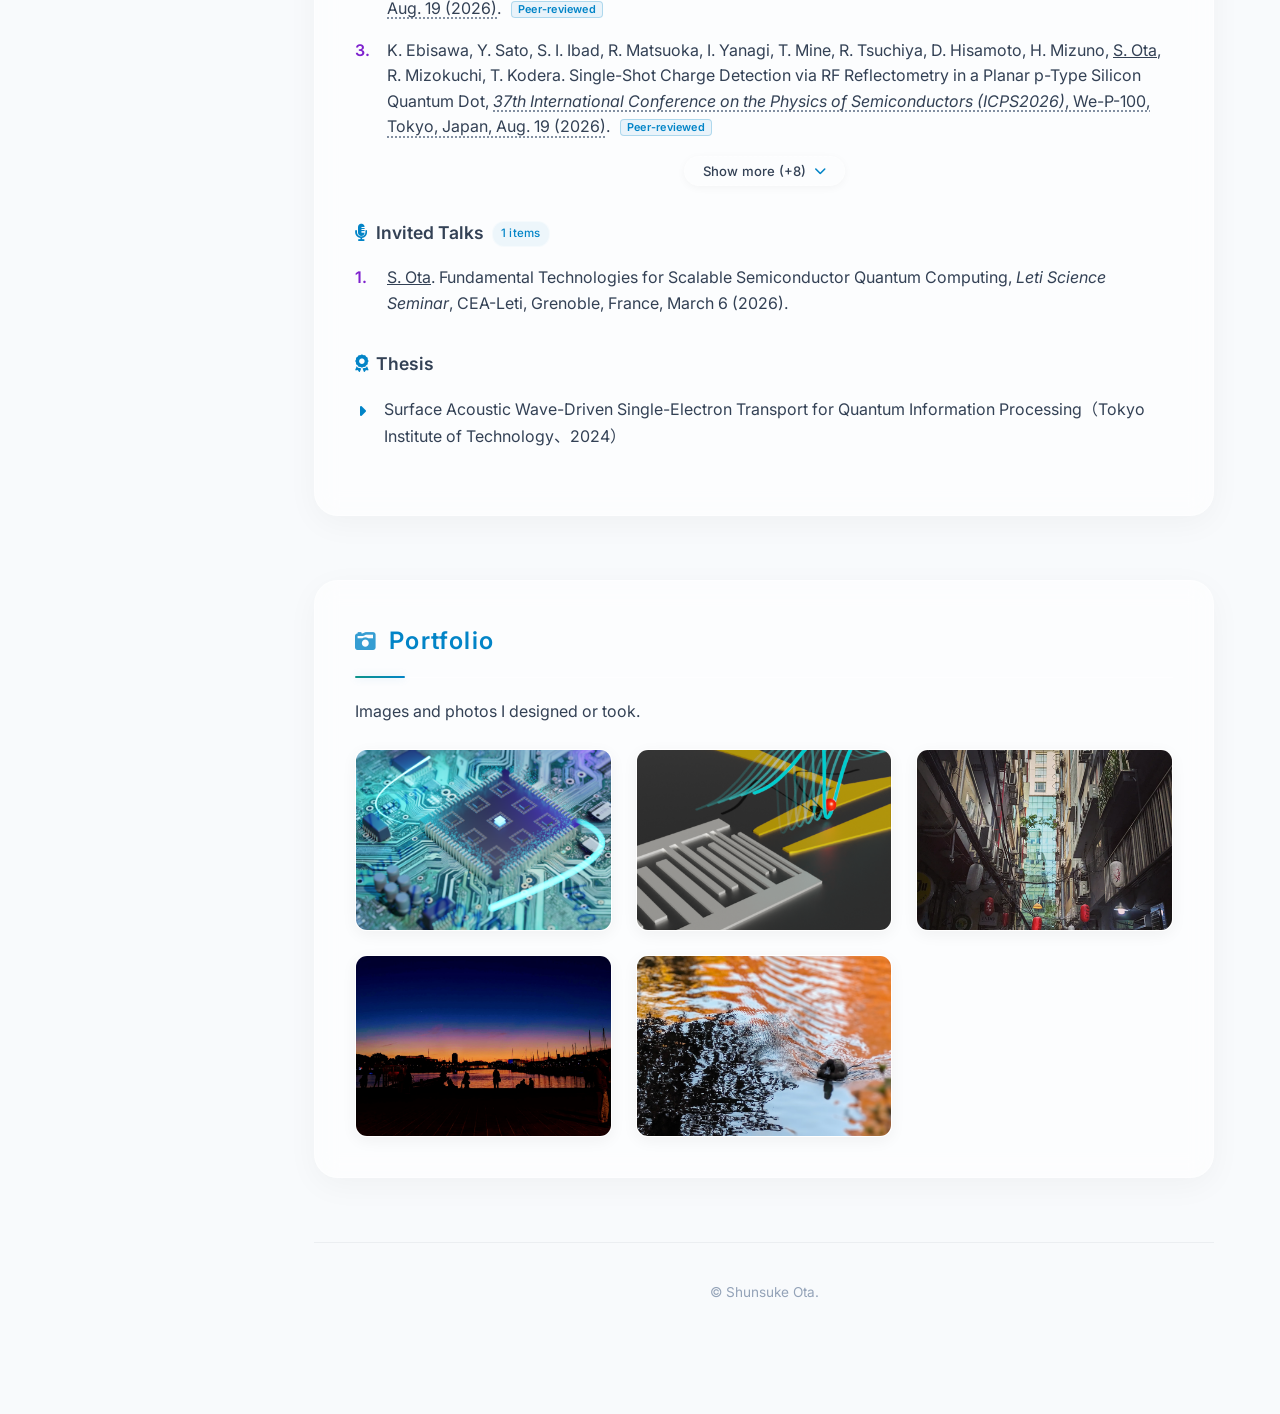
==== commit 3b50ab35: "docs: expand research description in bio with cryogenic measurement, machine learning, and SAW devic" ====
--- a/index-en.html
+++ b/index-en.html
@@ -86,8 +86,11 @@
                         class="stealth-link" title="Kodera Lab">Kodera Lab</a>, Institute of Science
                     Tokyo</p>
             </div>
-            <p>I am engaged in research on fundamental technologies for quantum bits and quantum computers, particularly
-                using semiconductor quantum dots.</p>
+            <p>I conduct research on fundamental technologies for quantum computers and qubits utilizing semiconductor
+                quantum dots. I advance my research by incorporating a diverse range of techniques and methodologies,
+                including precision measurement and control at cryogenic temperatures, and the automation of control
+                leveraging machine learning such as Large Language Models (LLMs). Additionally, I am engaged in
+                research on surface acoustic wave (SAW) devices.</p>
             <div style="margin-top: 1.5rem;">
                 <strong style="color: #475569;"><i class="fas fa-link" style="margin-right: 5px;"></i>Links &
                     Contact</strong>
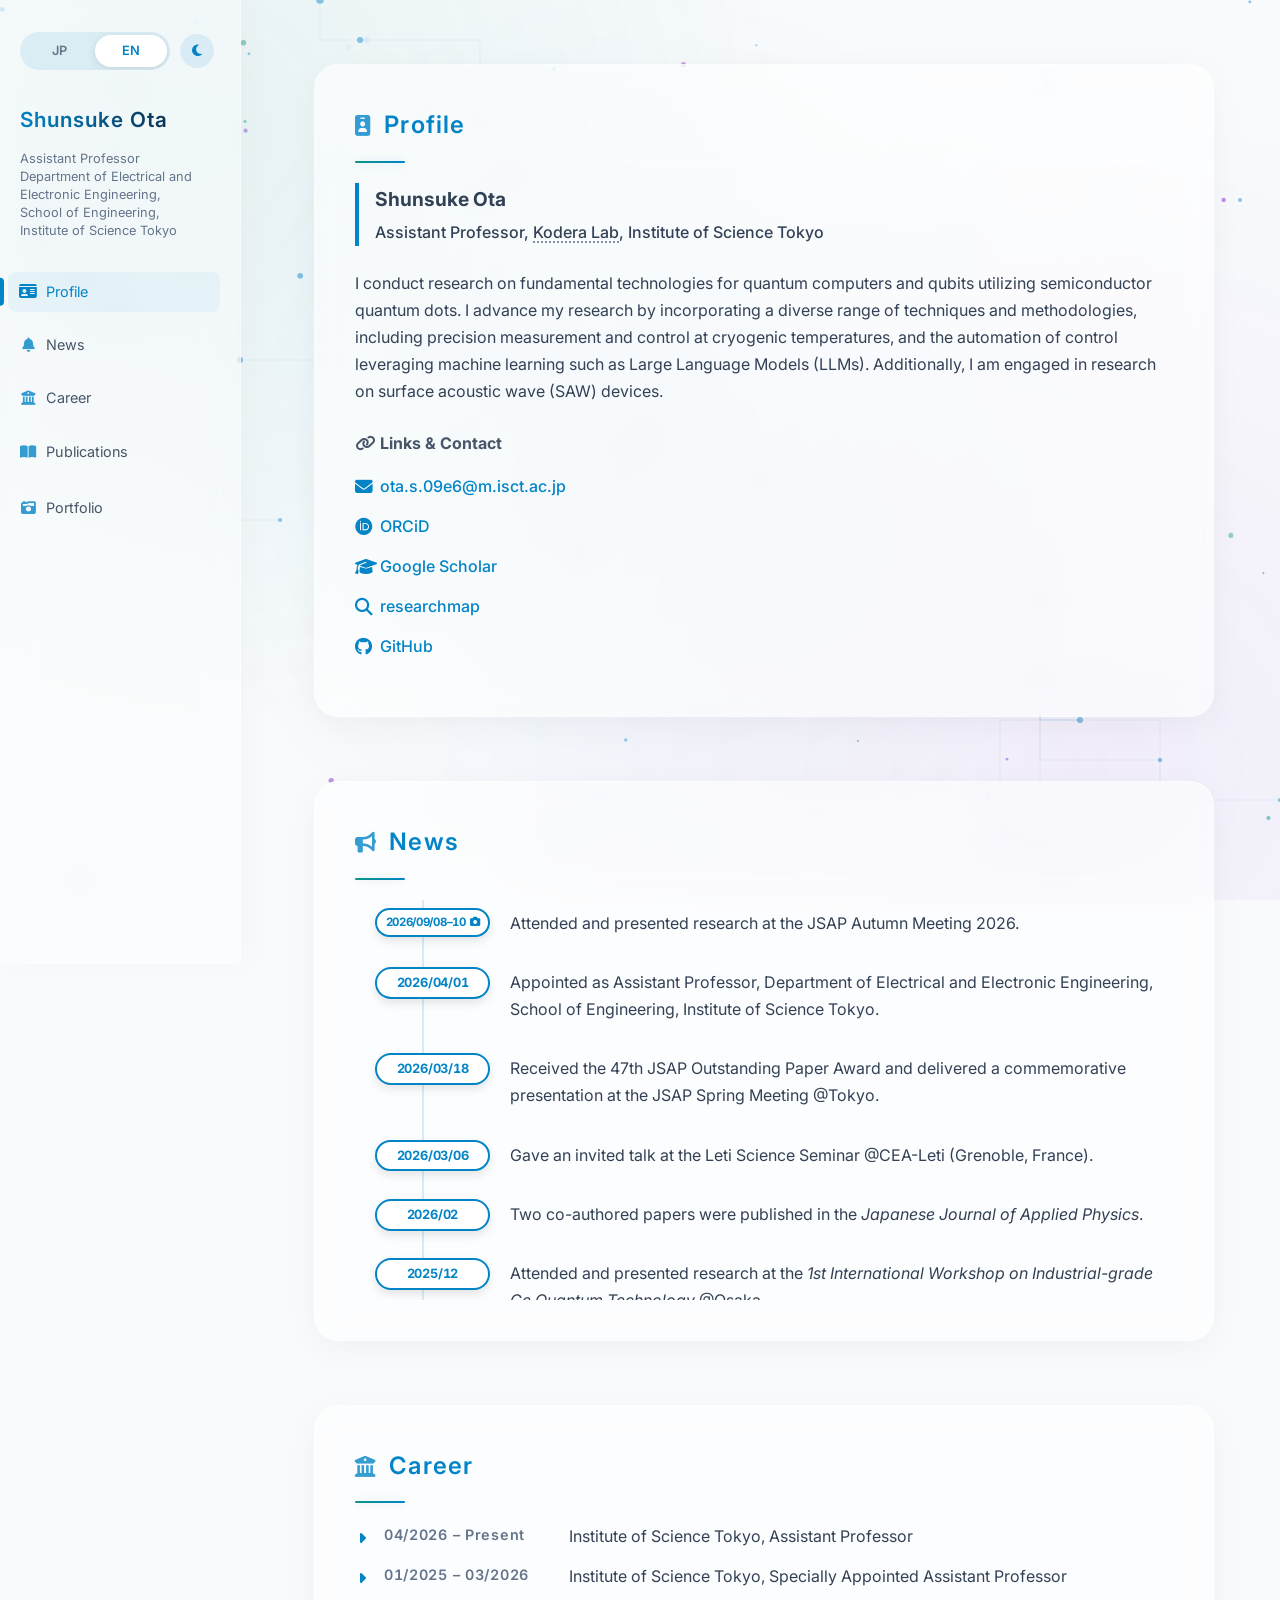
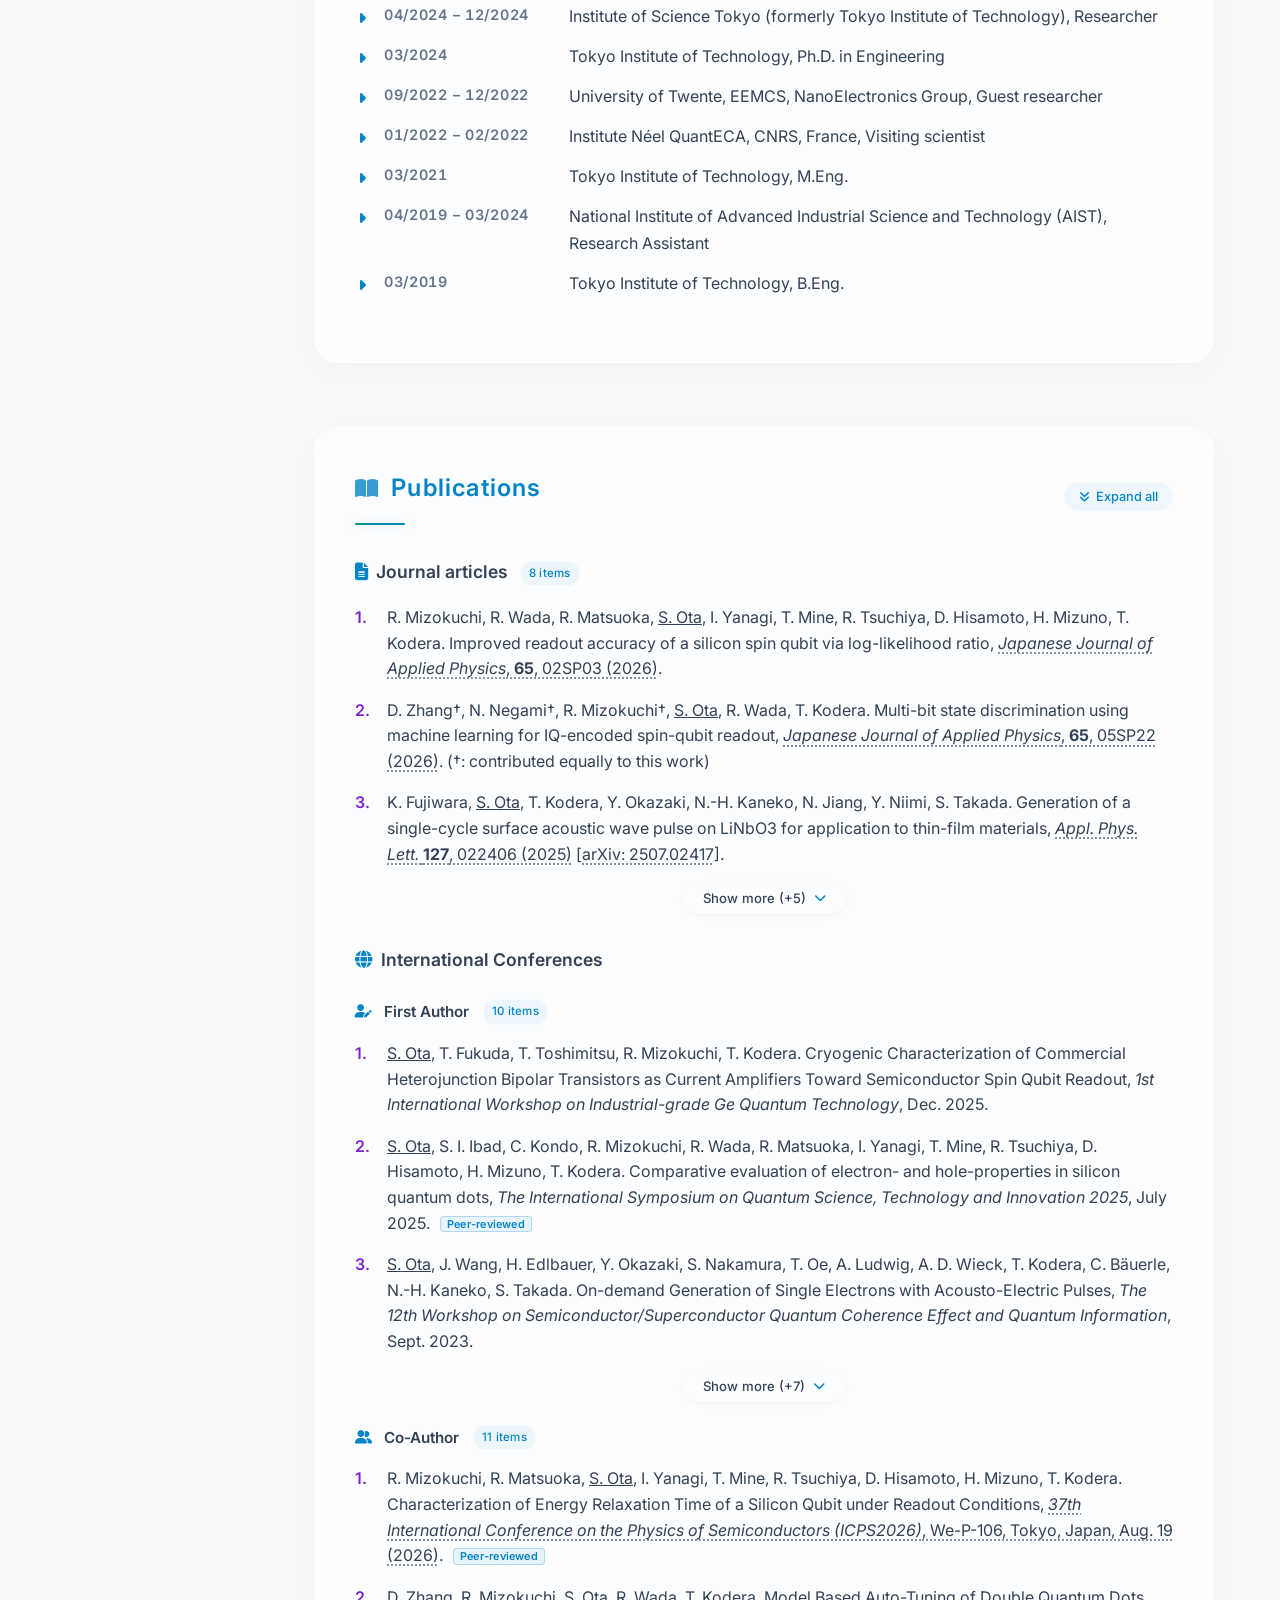
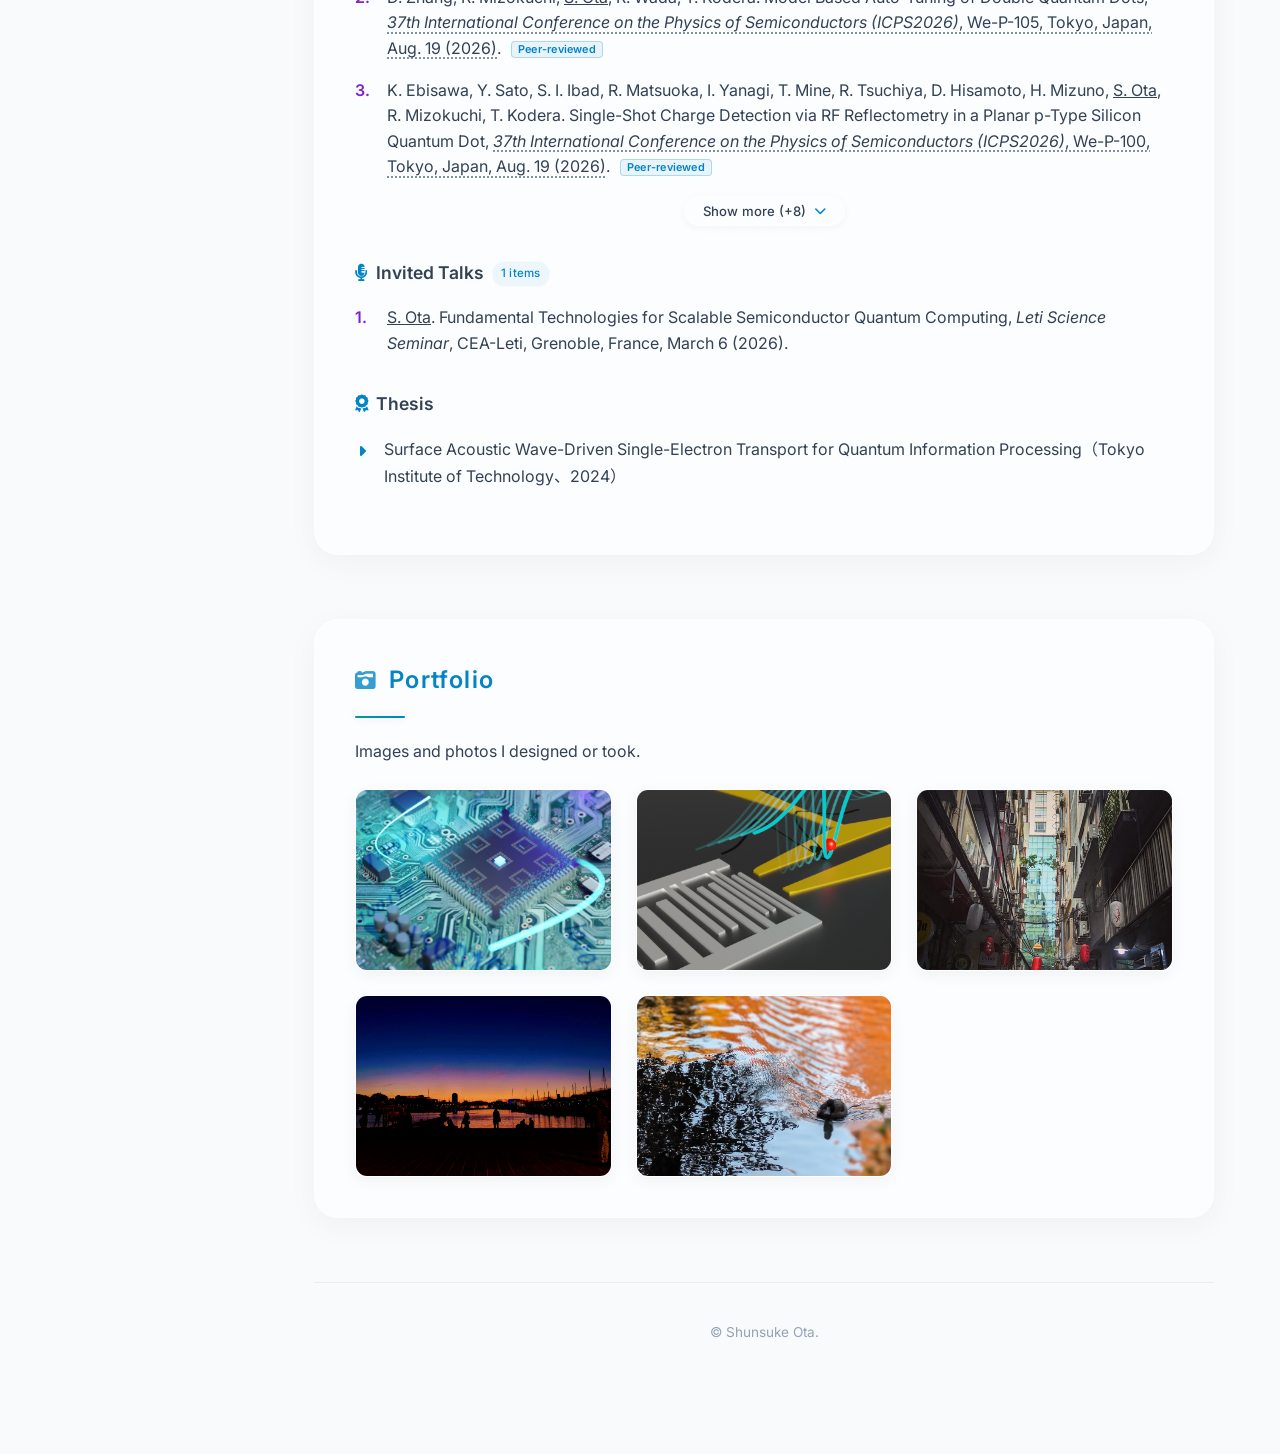
==== commit 8ea60f36: "feat: add JSAP Autumn Meeting 2026 news section with interactive accordion details and images" ====
--- a/index-en.html
+++ b/index-en.html
@@ -104,6 +104,8 @@
                             Scholar</a></li>
                     <li><i class="fas fa-search"></i> <a href="https://researchmap.jp/shunsuke_ota?lang=en"
                             target="_blank">researchmap</a></li>
+                    <li><i class="fab fa-github"></i> <a href="https://github.com/shunsuke-ota25"
+                            target="_blank">GitHub</a></li>
                 </ul>
             </div>
         </section>
@@ -112,7 +114,23 @@
             <h2><i class="fas fa-bullhorn"></i>News</h2>
             <div class="news-container">
                 <ul class="timeline-list">
-                    <li><span class="date">2026/09</span> Attended and presented research at the JSAP Autumn Meeting 2026.</li>
+                    <li class="has-detail">
+                        <span class="date">2026/09/08–10<i class="fas fa-camera pill-icon"></i></span>
+                        <span class="timeline-header">Attended and presented research at the JSAP Autumn Meeting 2026.</span>
+                        <div class="news-detail-wrapper">
+                            <div class="news-detail-inner">
+                                <div class="news-detail-card">
+                                    <div class="news-detail-img-wrap">
+                                        <img data-src="images/jsap2026_gate.jpg" alt="The 87th JSAP Autumn Meeting 2026 (Hokkaido University)" class="news-detail-img">
+                                        <img data-src="images/rapidus_chitose.jpg" alt="Rapidus manufacturing facility under construction" class="news-detail-img">
+                                    </div>
+                                    <div class="news-detail-body">
+                                        <p class="news-detail-comment">Attended and presented research at the JSAP Autumn Meeting held at Hokkaido University. Also joined the banquets of both JSAP and the Quantum Information Engineering group to actively exchange ideas and network. On the way, I had the opportunity to view the Rapidus facility under construction in Chitose.</p>
+                                    </div>
+                                </div>
+                            </div>
+                        </div>
+                    </li>
                     <li><span class="date">2026/04/01</span> Appointed as Assistant Professor, Department of Electrical
                         and Electronic Engineering, School of Engineering, Institute of Science Tokyo.</li>
                     <li><span class="date">2026/03/18</span> Received the 47th JSAP Outstanding Paper Award and
--- a/index.css
+++ b/index.css
@@ -681,38 +681,204 @@
     position: absolute;
     top: 0;
     bottom: 0;
-    left: 55px;
+    left: 67px;
     width: 2px;
     background-color: var(--timeline-line);
 }
 
 .timeline-list li {
     position: relative;
-    padding-left: 115px;
+    padding-left: 145px;
     margin-bottom: 2rem;
     color: var(--text-secondary);
     transition: transform 0.3s;
 }
 
 .timeline-list li:hover {
-    transform: translateX(5px);
+    transform: translateX(4px);
 }
 
 .timeline-list .date {
     position: absolute;
     left: 10px;
     top: -2px;
-    width: 90px;
+    width: 115px;
     background: var(--timeline-bg);
     border: 2px solid var(--accent-cyan);
     border-radius: 20px;
     color: var(--accent-cyan);
     font-size: 0.8rem;
     font-weight: 700;
+    letter-spacing: -0.2px;
     text-align: center;
     padding: 3px 0;
     z-index: 1;
     box-shadow: 0 4px 10px rgba(0, 0, 0, 0.1);
+    transition: all 0.3s cubic-bezier(0.34, 1.4, 0.64, 1);
+    box-sizing: border-box;
+}
+
+/* 詳細付きニュース項目 */
+.timeline-list li.has-detail {
+    cursor: pointer;
+}
+
+.timeline-list li.has-detail .timeline-header {
+    display: inline-block;
+    transition: color 0.2s ease;
+    word-break: break-word;
+    line-height: 1.6;
+}
+
+.timeline-list li.has-detail:hover .timeline-header {
+    color: var(--accent-cyan);
+}
+
+/* 詳細があるピルバッジの演出 */
+.timeline-list li.has-detail .date {
+    display: inline-flex;
+    align-items: center;
+    justify-content: center;
+    width: 115px;
+    padding: 3px 4px;
+    gap: 4px;
+    font-size: 0.72rem;
+    letter-spacing: -0.3px;
+    cursor: pointer;
+}
+
+.timeline-list li.has-detail .date .pill-icon {
+    font-size: 0.65rem;
+    transition: transform 0.35s cubic-bezier(0.34, 1.56, 0.64, 1);
+    flex-shrink: 0;
+}
+
+.timeline-list li.has-detail:hover .date {
+    transform: scale(1.05);
+    box-shadow: 0 0 12px var(--chip-glow);
+    border-color: var(--accent-cyan);
+}
+
+/* ピルバッジのアクティブ・パルスアニメーション */
+@keyframes pillPulseLight {
+    0% { box-shadow: 0 0 0 0 rgba(2, 132, 199, 0.6); }
+    70% { box-shadow: 0 0 0 10px rgba(2, 132, 199, 0); }
+    100% { box-shadow: 0 0 0 0 rgba(2, 132, 199, 0); }
+}
+
+@keyframes pillPulseDark {
+    0% { box-shadow: 0 0 0 0 rgba(0, 229, 255, 0.7); }
+    70% { box-shadow: 0 0 0 10px rgba(0, 229, 255, 0); }
+    100% { box-shadow: 0 0 0 0 rgba(0, 229, 255, 0); }
+}
+
+.timeline-list li.has-detail.open .date {
+    background: linear-gradient(135deg, var(--accent-cyan), var(--chip-emerald));
+    color: #ffffff;
+    border-color: transparent;
+    animation: pillPulseLight 0.6s cubic-bezier(0.24, 0, 0.38, 1);
+}
+
+[data-theme='dark'] .timeline-list li.has-detail.open .date {
+    animation: pillPulseDark 0.6s cubic-bezier(0.24, 0, 0.38, 1);
+}
+
+.timeline-list li.has-detail.open .date .pill-icon {
+    transform: scale(1.2);
+}
+
+/* アコーディオン展開コンテナ (CSS Grid transition) */
+.news-detail-wrapper {
+    display: grid;
+    grid-template-rows: 0fr;
+    transition: grid-template-rows 0.35s cubic-bezier(0.4, 0, 0.2, 1);
+    cursor: default;
+    box-sizing: border-box;
+    max-width: 100%;
+}
+
+.timeline-list li.has-detail.open .news-detail-wrapper {
+    grid-template-rows: 1fr;
+}
+
+.news-detail-inner {
+    overflow: hidden;
+    box-sizing: border-box;
+    max-width: 100%;
+}
+
+/* 詳細カードのスタイリング */
+.news-detail-card {
+    margin-top: 0.85rem;
+    padding: 0.9rem 1.1rem;
+    background: var(--glass-bg);
+    border: 1px solid var(--glass-border);
+    border-left: 3px solid var(--accent-cyan);
+    border-radius: 12px;
+    display: flex;
+    gap: 1.2rem;
+    align-items: center;
+    box-shadow: var(--card-shadow);
+    opacity: 0;
+    transform: translateY(-8px) scale(0.98);
+    transform-origin: top left;
+    transition: opacity 0.35s ease, transform 0.35s cubic-bezier(0.34, 1.2, 0.64, 1);
+    box-sizing: border-box;
+    max-width: 100%;
+}
+
+.timeline-list li.has-detail.open .news-detail-card {
+    opacity: 1;
+    transform: translateY(0) scale(1);
+}
+
+.news-detail-img-wrap {
+    position: relative;
+    flex-shrink: 0;
+    display: flex;
+    gap: 0.6rem;
+}
+
+.news-detail-img {
+    width: 110px;
+    height: 85px;
+    object-fit: cover;
+    border-radius: 8px;
+    cursor: zoom-in;
+    display: block;
+    box-shadow: 0 4px 12px rgba(0, 0, 0, 0.1);
+    transition: transform 0.25s ease, box-shadow 0.25s ease;
+}
+
+.news-detail-img:hover {
+    transform: scale(1.05);
+    box-shadow: 0 6px 18px var(--chip-glow);
+}
+
+.news-detail-body {
+    flex: 1;
+    min-width: 0;
+}
+
+.news-detail-comment {
+    margin: 0;
+    font-size: 0.88rem;
+    line-height: 1.6;
+    color: var(--text-secondary);
+    word-break: break-word;
+}
+
+@media (max-width: 768px) {
+    .news-detail-card {
+        flex-direction: column;
+        align-items: flex-start;
+        gap: 0.8rem;
+    }
+    .news-detail-img {
+        width: 100%;
+        max-width: 240px;
+        height: 120px;
+    }
 }
 
 /* レスポンシブ */
@@ -792,8 +958,12 @@
         left: 20px;
     }
 
-    .timeline-list .date {
+    .timeline-list .date,
+    .timeline-list li.has-detail .date {
         left: 0;
+        width: auto;
+        min-width: 0;
+        padding: 3px 12px;
     }
 
     /* モバイル表示時はサイドバーのサブメニューを非表示 */
